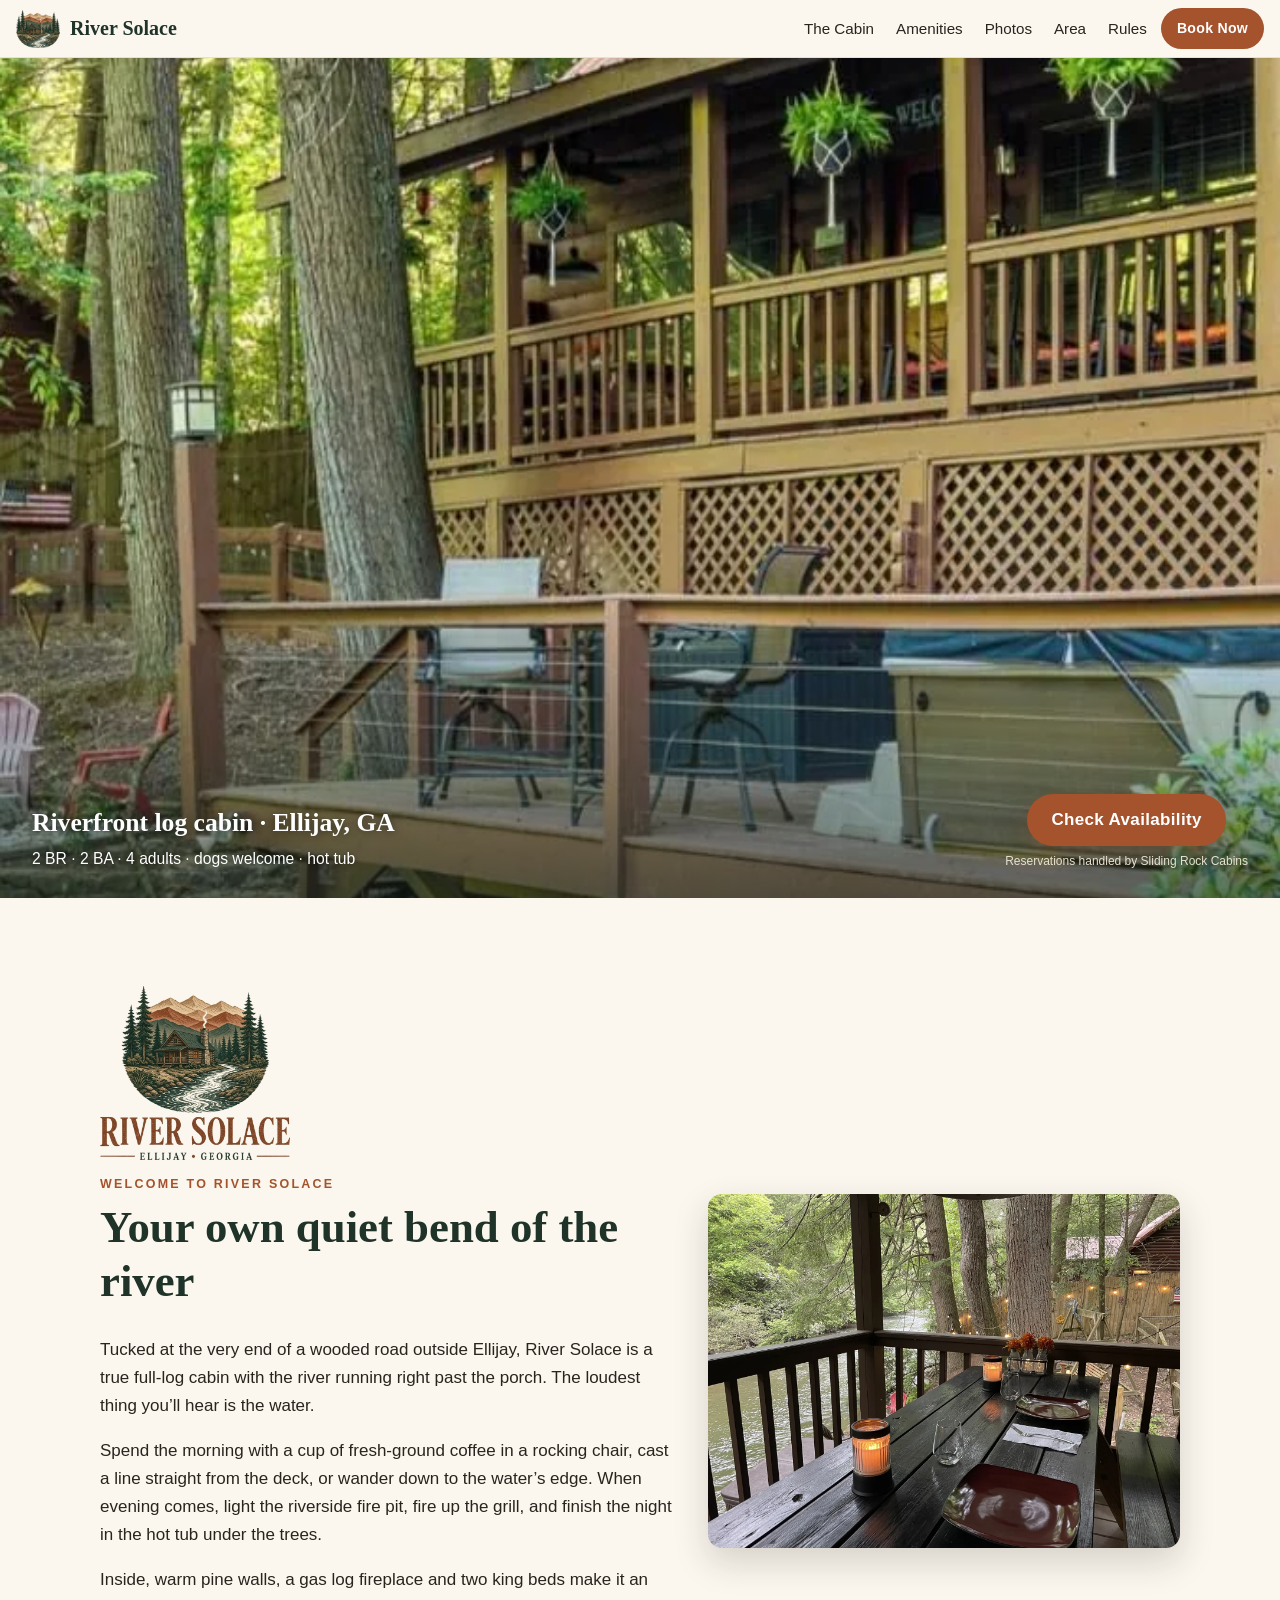
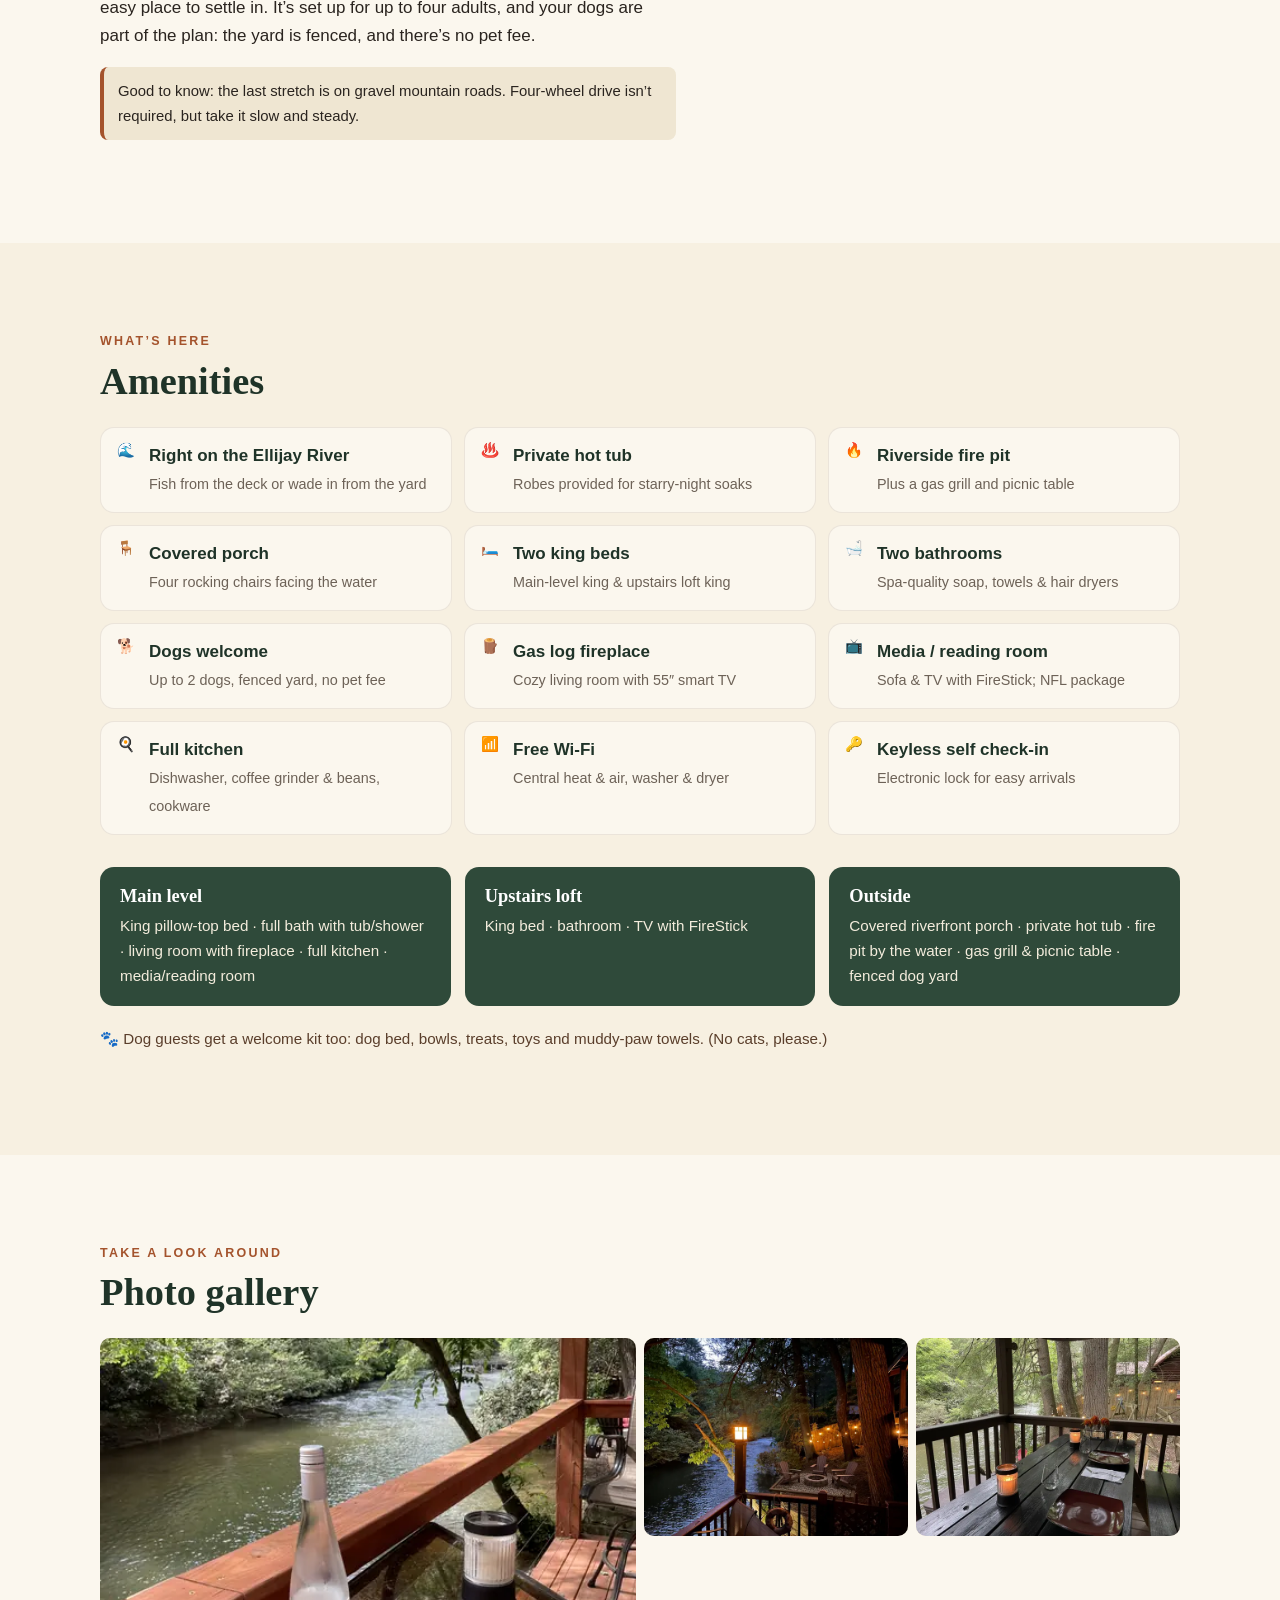
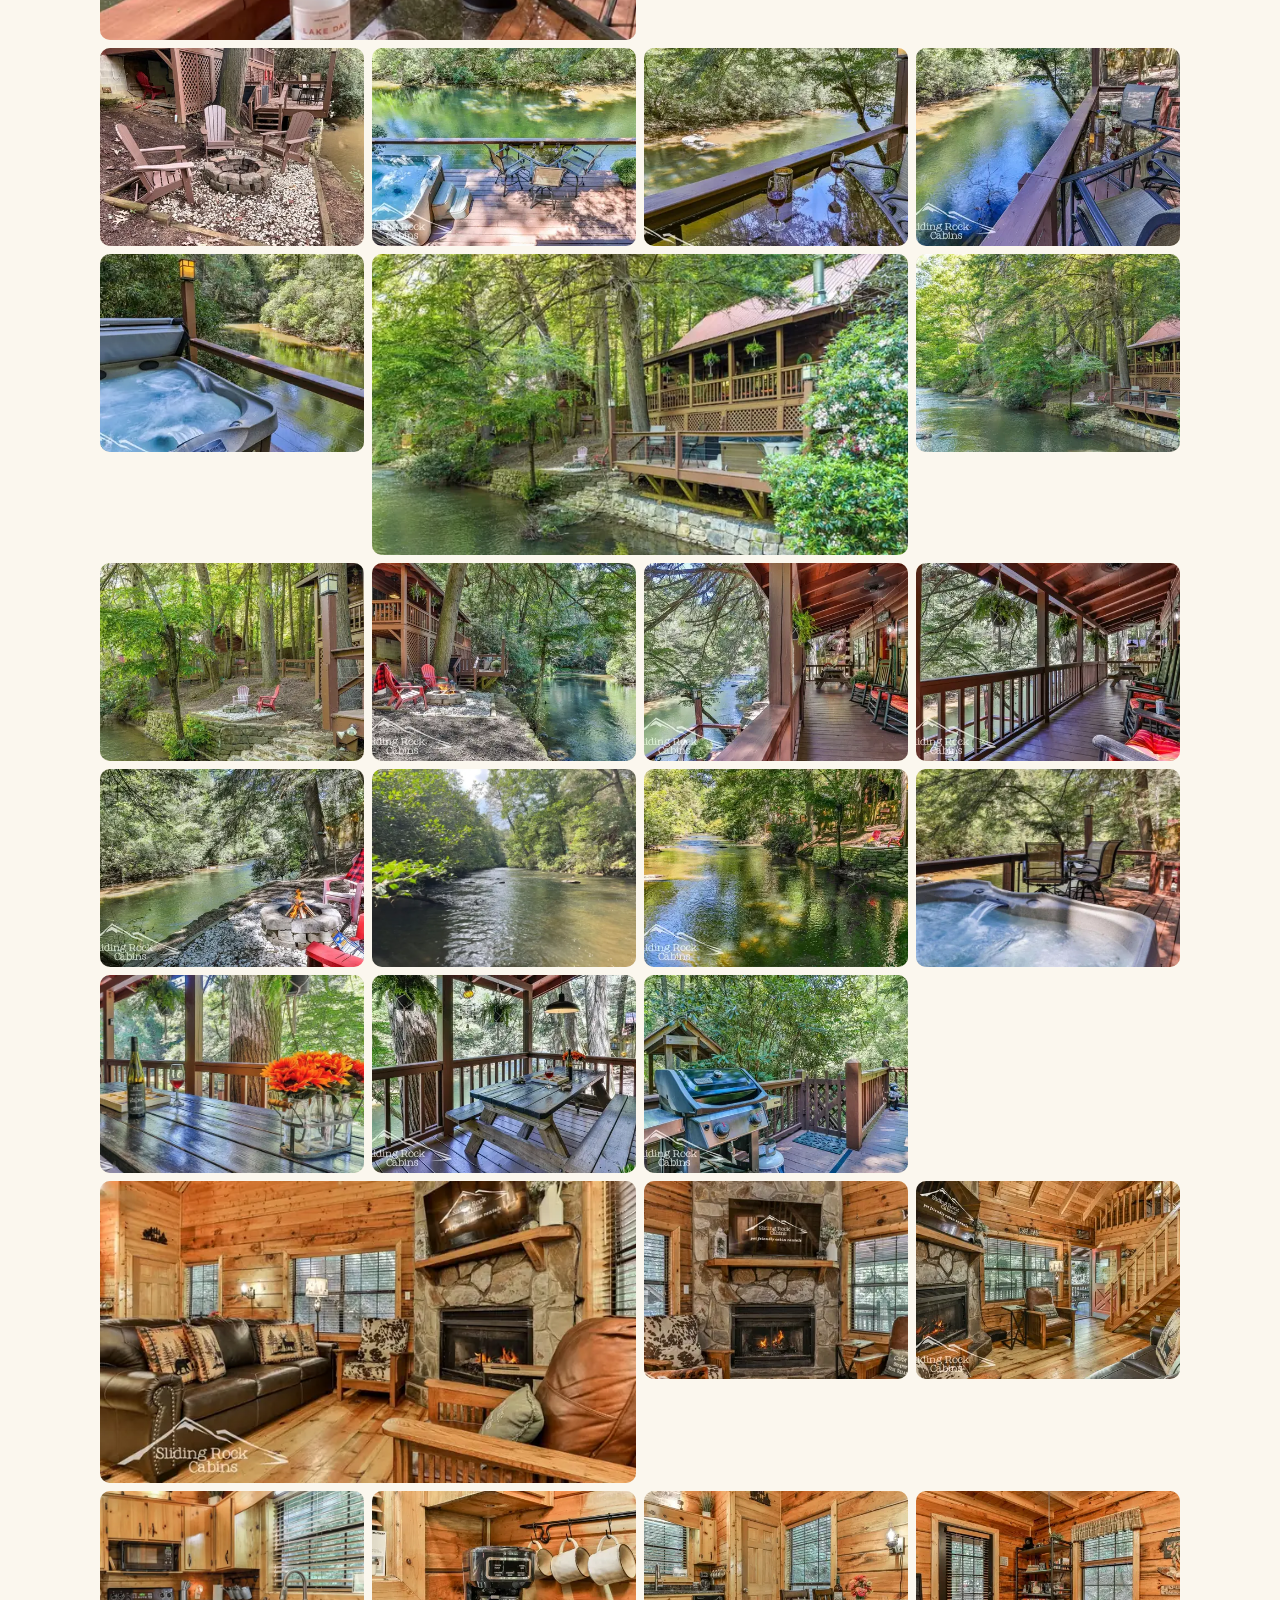
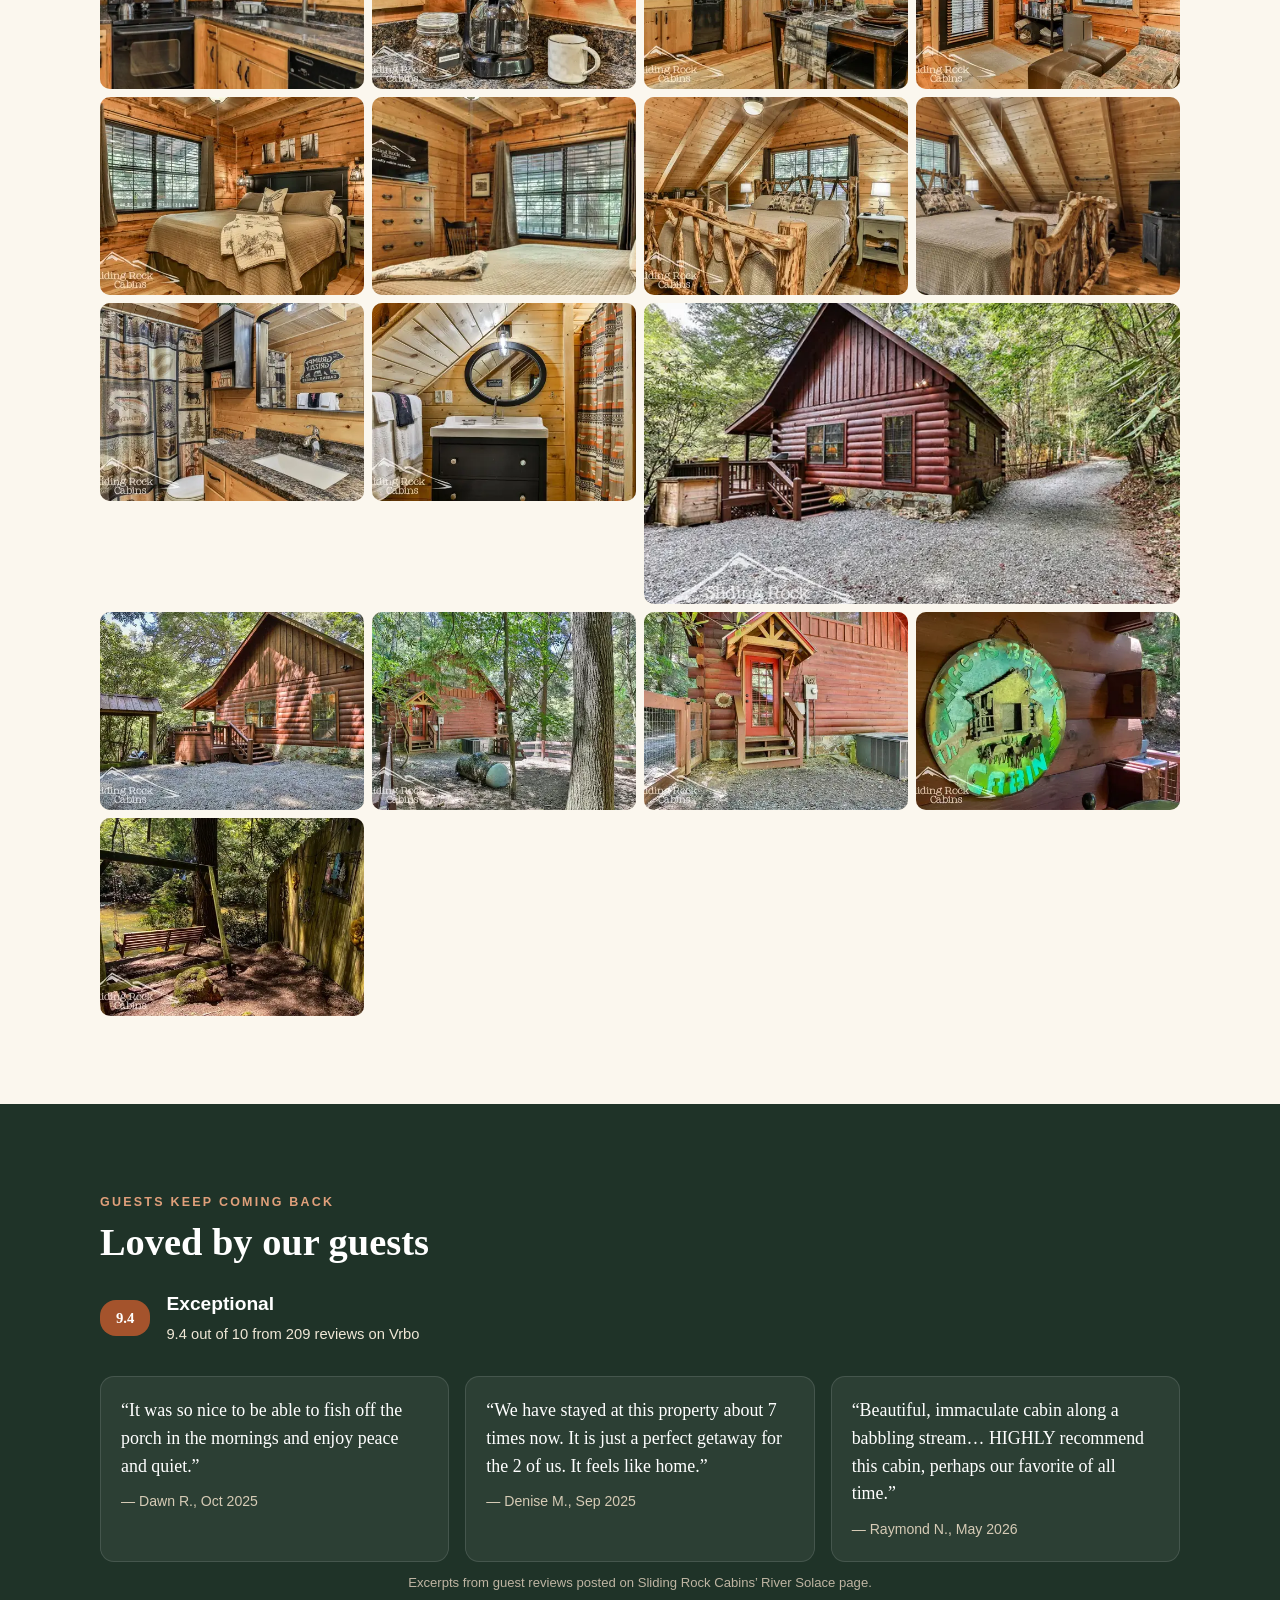
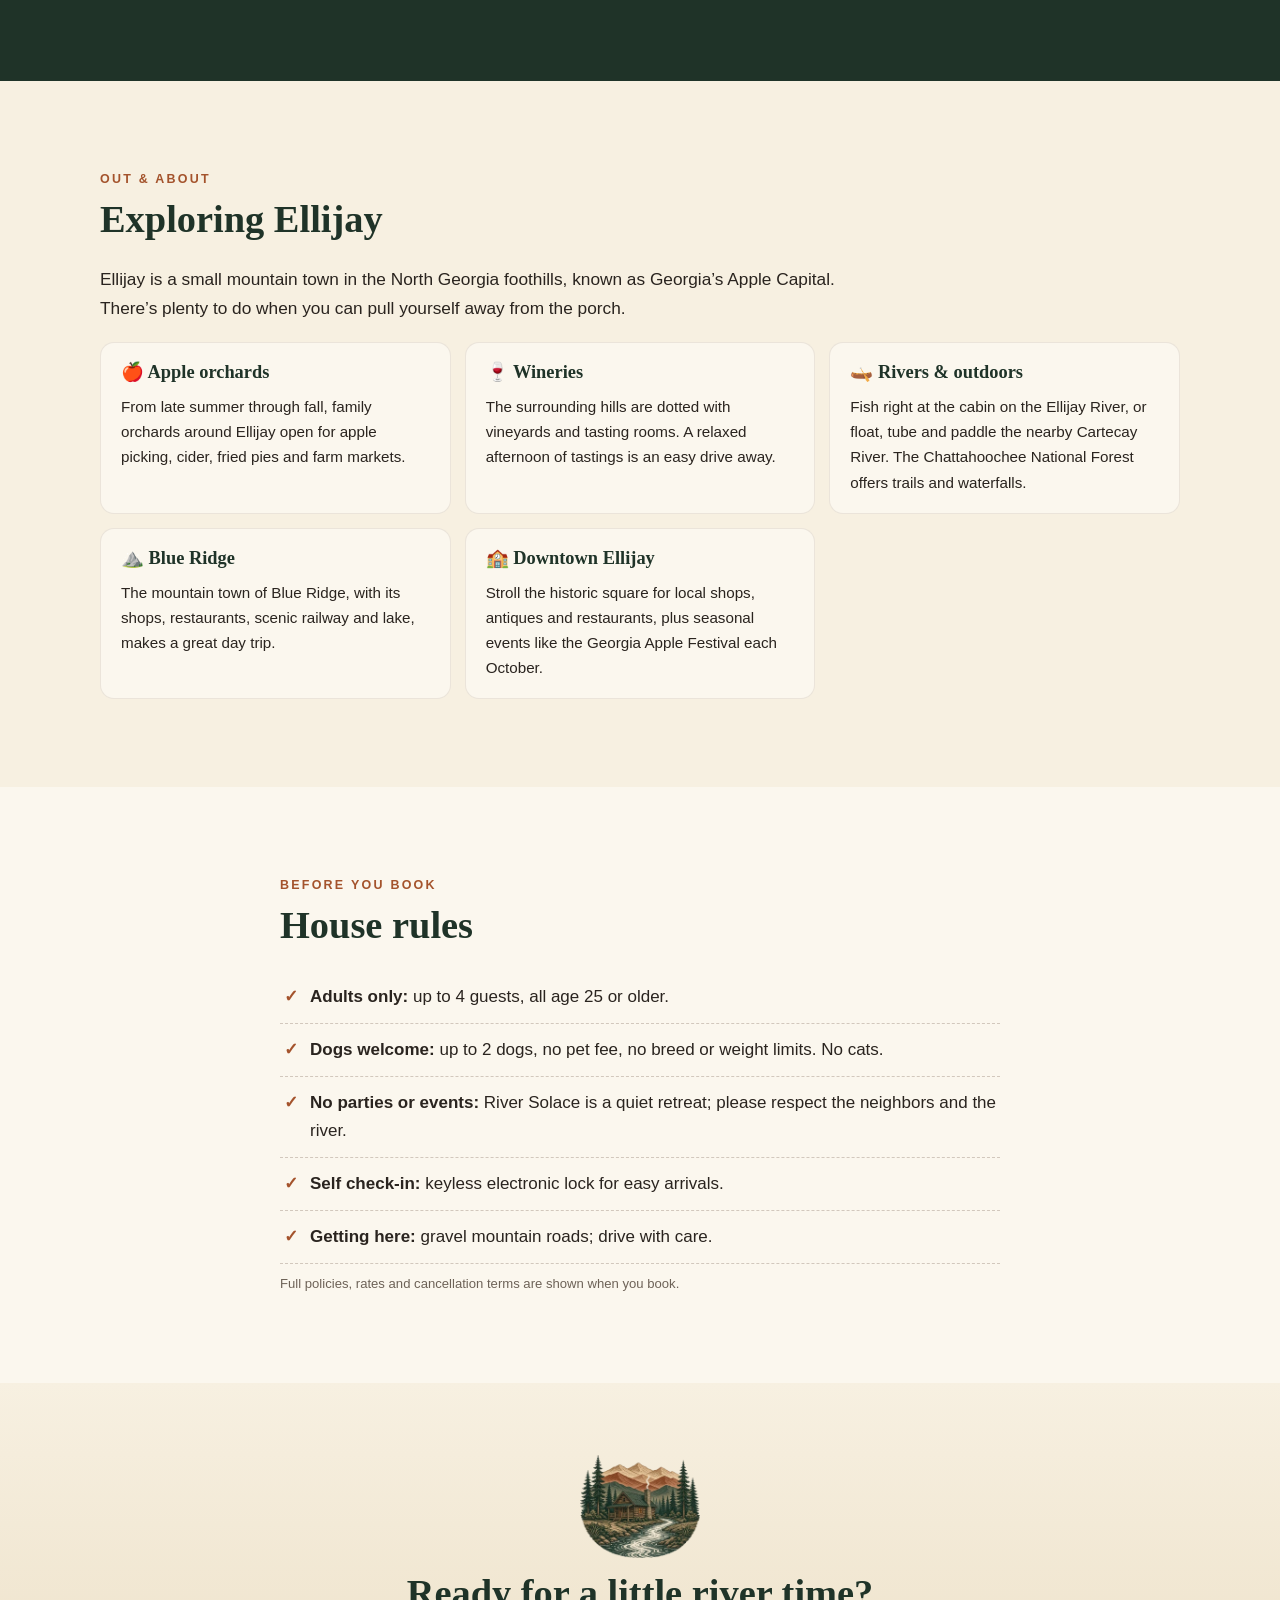
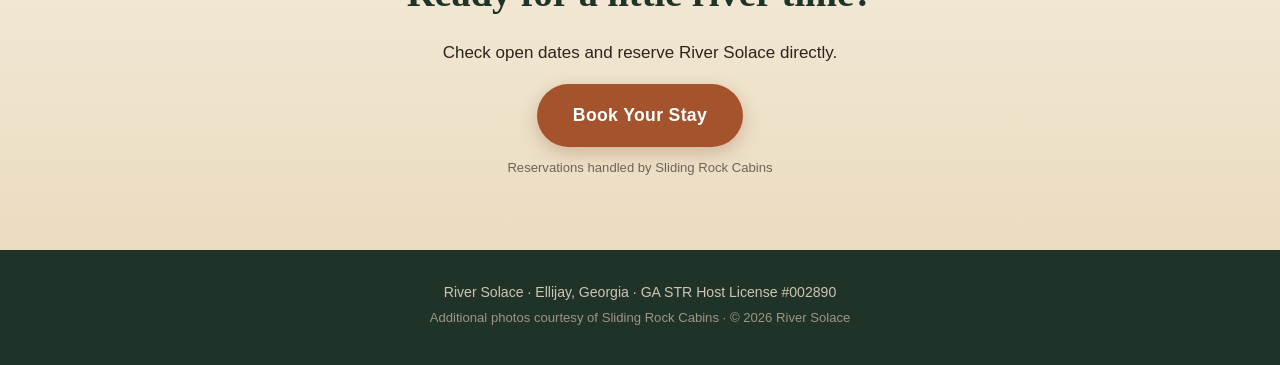
==== index.html @ 77d51218 "v3: Ryan's photos first (r1-r4), fire pit r2" ====
<!doctype html>
<html lang="en">
<head>
<meta charset="utf-8">
<meta name="viewport" content="width=device-width, initial-scale=1, viewport-fit=cover">
<meta name="robots" content="noindex, nofollow">
<title>River Solace | Dog-Friendly Riverfront Log Cabin in Ellijay, GA</title>
<meta name="description" content="River Solace is a private, adults-only 2-bedroom, 2-bath log cabin on the Ellijay River in North Georgia. Hot tub, riverside fire pit, fishing from the deck, and up to 2 dogs welcome with no pet fee.">
<link rel="canonical" href="https://ryanblindt.github.io/riversolace/">
<meta name="theme-color" content="#2f4a3a">
<meta property="og:type" content="website">
<meta property="og:site_name" content="River Solace">
<meta property="og:title" content="River Solace | Riverfront Log Cabin in Ellijay, GA">
<meta property="og:description" content="A private, dog-friendly log cabin for up to 4 adults, right on the Ellijay River. Hot tub, fire pit, and fishing from the deck.">
<meta property="og:url" content="https://ryanblindt.github.io/riversolace/">
<meta property="og:image" content="https://ryanblindt.github.io/riversolace/img/og-image.jpg">
<meta property="og:image:width" content="1200">
<meta property="og:image:height" content="630">
<meta property="og:image:alt" content="River Solace log cabin on the bank of the Ellijay River">
<meta name="twitter:card" content="summary_large_image">
<meta name="twitter:title" content="River Solace | Riverfront Log Cabin in Ellijay, GA">
<meta name="twitter:description" content="Private, dog-friendly riverfront log cabin for up to 4 adults in North Georgia.">
<meta name="twitter:image" content="https://ryanblindt.github.io/riversolace/img/og-image.jpg">
<link rel="icon" href="logo/favicon.ico" sizes="any">
<link rel="icon" type="image/png" sizes="32x32" href="logo/favicon-32.png">
<link rel="apple-touch-icon" href="logo/apple-touch-icon.png">
<link rel="preload" as="image" href="img/hero-mobile.webp" media="(max-width: 767px)">
<link rel="preload" as="image" href="img/hero-desktop.webp" media="(min-width: 768px)">
<link rel="stylesheet" href="styles.css">
<script type="application/ld+json">{"@context": "https://schema.org", "@type": "VacationRental", "name": "River Solace", "description": "Private, adults-only, dog-friendly 2-bedroom, 2-bath log cabin on the Ellijay River with a hot tub and riverside fire pit.", "image": "https://ryanblindt.github.io/riversolace/img/og-image.jpg", "url": "https://ryanblindt.github.io/riversolace/", "address": {"@type": "PostalAddress", "addressLocality": "Ellijay", "addressRegion": "GA", "addressCountry": "US"}, "containsPlace": {"@type": "Accommodation", "numberOfBedrooms": 2, "numberOfBathroomsTotal": 2, "occupancy": {"@type": "QuantitativeValue", "maxValue": 4}}, "petsAllowed": true}</script>
</head>
<body>
<header class="topbar" id="top">
  <a class="brand" href="#top" aria-label="River Solace home">
    <img src="logo/logo-emblem-256.webp" alt="" width="44" height="38">
    <span>River Solace</span>
  </a>
  <nav class="nav" aria-label="Sections">
    <a href="#stay">The Cabin</a><a href="#amenities">Amenities</a><a href="#gallery">Photos</a><a href="#area">Area</a><a href="#rules">Rules</a>
  </nav>
  <a class="btn btn-sm" href="https://bookings-slidingrockcabins.escapia.com/Unit/Details/31096#availTab" target="_blank" rel="noopener">Book Now</a>
</header>

<section class="hero">
  <picture class="hero-bg">
    <source media="(max-width: 767px)" srcset="img/hero-mobile.webp" type="image/webp">
    <source media="(max-width: 767px)" srcset="img/hero-mobile.jpg">
    <source srcset="img/hero-desktop.webp" type="image/webp">
    <img src="img/hero-desktop.jpg" alt="River Solace's deck, covered porch and hot tub right on the bank of the Ellijay River" fetchpriority="high" width="1920" height="1028">
  </picture>
  <div class="hero-bar">
    <div class="hero-text">
      <p class="hero-title">Riverfront log cabin &middot; Ellijay, GA</p>
      <p class="hero-sub">2 BR &middot; 2 BA &middot; 4 adults &middot; dogs welcome &middot; hot tub</p>
    </div>
    <div class="hero-cta">
      <a class="btn btn-hero" href="https://bookings-slidingrockcabins.escapia.com/Unit/Details/31096#availTab" target="_blank" rel="noopener">Check Availability</a>
      <span class="fine hero-fine">Reservations handled by Sliding Rock Cabins</span>
    </div>
  </div>
</section>

<main>
<section class="section intro" id="stay">
  <div class="wrap two-col">
    <div>
      <picture><source srcset="logo/logo-riversolace.webp" type="image/webp"><img class="intro-logo" src="logo/logo-riversolace.png" alt="River Solace &mdash; Ellijay, Georgia" width="640" height="587" loading="lazy"></picture>
      <p class="eyebrow">Welcome to River Solace</p>
      <h1>Your own quiet bend of the river</h1>
      <p>Tucked at the very end of a wooded road outside Ellijay, River Solace is a true full-log cabin with the river running right past the porch. The loudest thing you&rsquo;ll hear is the water.</p>
      <p>Spend the morning with a cup of fresh-ground coffee in a rocking chair, cast a line straight from the deck, or wander down to the water&rsquo;s edge. When evening comes, light the riverside fire pit, fire up the grill, and finish the night in the hot tub under the trees.</p>
      <p>Inside, warm pine walls, a gas log fireplace and two king beds make it an easy place to settle in. It&rsquo;s set up for up to four adults, and your dogs are part of the plan: the yard is fenced, and there&rsquo;s no pet fee.</p>
      <p class="note">Good to know: the last stretch is on gravel mountain roads. Four-wheel drive isn&rsquo;t required, but take it slow and steady.</p>
    </div>
    <figure class="intro-photo">
      <picture><source srcset="img/full/rs-03.webp" type="image/webp"><img src="img/full/rs-03.jpg" alt="Deck seating over the river" loading="lazy" width="1366" height="768"></picture>
    </figure>
  </div>
</section>

<section class="section alt" id="amenities">
  <div class="wrap">
    <p class="eyebrow">What&rsquo;s here</p>
    <h2>Amenities</h2>
    <ul class="amenities">
<li><span class="a-ico" aria-hidden="true">🌊</span><div><strong>Right on the Ellijay River</strong><span>Fish from the deck or wade in from the yard</span></div></li>
<li><span class="a-ico" aria-hidden="true">♨️</span><div><strong>Private hot tub</strong><span>Robes provided for starry-night soaks</span></div></li>
<li><span class="a-ico" aria-hidden="true">🔥</span><div><strong>Riverside fire pit</strong><span>Plus a gas grill and picnic table</span></div></li>
<li><span class="a-ico" aria-hidden="true">🪑</span><div><strong>Covered porch</strong><span>Four rocking chairs facing the water</span></div></li>
<li><span class="a-ico" aria-hidden="true">🛏️</span><div><strong>Two king beds</strong><span>Main-level king &amp; upstairs loft king</span></div></li>
<li><span class="a-ico" aria-hidden="true">🛁</span><div><strong>Two bathrooms</strong><span>Spa-quality soap, towels &amp; hair dryers</span></div></li>
<li><span class="a-ico" aria-hidden="true">🐕</span><div><strong>Dogs welcome</strong><span>Up to 2 dogs, fenced yard, no pet fee</span></div></li>
<li><span class="a-ico" aria-hidden="true">🪵</span><div><strong>Gas log fireplace</strong><span>Cozy living room with 55&Prime; smart TV</span></div></li>
<li><span class="a-ico" aria-hidden="true">📺</span><div><strong>Media / reading room</strong><span>Sofa &amp; TV with FireStick; NFL package</span></div></li>
<li><span class="a-ico" aria-hidden="true">🍳</span><div><strong>Full kitchen</strong><span>Dishwasher, coffee grinder &amp; beans, cookware</span></div></li>
<li><span class="a-ico" aria-hidden="true">📶</span><div><strong>Free Wi-Fi</strong><span>Central heat &amp; air, washer &amp; dryer</span></div></li>
<li><span class="a-ico" aria-hidden="true">🔑</span><div><strong>Keyless self check-in</strong><span>Electronic lock for easy arrivals</span></div></li>
    </ul>
    <div class="layout">
      <div><h3>Main level</h3><p>King pillow-top bed &middot; full bath with tub/shower &middot; living room with fireplace &middot; full kitchen &middot; media/reading room</p></div>
      <div><h3>Upstairs loft</h3><p>King bed &middot; bathroom &middot; TV with FireStick</p></div>
      <div><h3>Outside</h3><p>Covered riverfront porch &middot; private hot tub &middot; fire pit by the water &middot; gas grill &amp; picnic table &middot; fenced dog yard</p></div>
    </div>
    <p class="pawnote">&#128062; Dog guests get a welcome kit too: dog bed, bowls, treats, toys and muddy-paw towels. (No cats, please.)</p>
  </div>
</section>

<section class="section" id="gallery">
  <div class="wrap">
    <p class="eyebrow">Take a look around</p>
    <h2>Photo gallery</h2>
    <div class="gallery">
<a class="g-item g-wide" href="img/full/rs-01.jpg" data-webp="img/full/rs-01.webp" data-cap="Rosé on the deck above the river" data-i="0">
  <picture><source srcset="img/thumb/rs-01.webp" type="image/webp"><img src="img/thumb/rs-01.jpg" alt="Rosé on the deck above the river" width="480" height="640" loading="lazy" decoding="async"></picture></a>
<a class="g-item" href="img/full/rs-02.jpg" data-webp="img/full/rs-02.webp" data-cap="Evening on the deck by the river" data-i="1">
  <picture><source srcset="img/thumb/rs-02.webp" type="image/webp"><img src="img/thumb/rs-02.jpg" alt="Evening on the deck by the river" width="640" height="480" loading="lazy" decoding="async"></picture></a>
<a class="g-item" href="img/full/rs-03.jpg" data-webp="img/full/rs-03.webp" data-cap="Candlelit dinner on the covered porch" data-i="2">
  <picture><source srcset="img/thumb/rs-03.webp" type="image/webp"><img src="img/thumb/rs-03.jpg" alt="Candlelit dinner on the covered porch" width="640" height="480" loading="lazy" decoding="async"></picture></a>
<a class="g-item" href="img/full/rs-04.jpg" data-webp="img/full/rs-04.webp" data-cap="Stone fire pit at the river’s edge" data-i="3">
  <picture><source srcset="img/thumb/rs-04.webp" type="image/webp"><img src="img/thumb/rs-04.jpg" alt="Stone fire pit at the river’s edge" width="480" height="640" loading="lazy" decoding="async"></picture></a>
<a class="g-item" href="img/full/rs-05.jpg" data-webp="img/full/rs-05.webp" data-cap="Hot tub deck over the Ellijay River" data-i="4">
  <picture><source srcset="img/thumb/rs-05.webp" type="image/webp"><img src="img/thumb/rs-05.jpg" alt="Hot tub deck over the Ellijay River" width="640" height="360" loading="lazy" decoding="async"></picture></a>
<a class="g-item" href="img/full/rs-06.jpg" data-webp="img/full/rs-06.webp" data-cap="Deck-side seat right above the river" data-i="5">
  <picture><source srcset="img/thumb/rs-06.webp" type="image/webp"><img src="img/thumb/rs-06.jpg" alt="Deck-side seat right above the river" width="640" height="317" loading="lazy" decoding="async"></picture></a>
<a class="g-item" href="img/full/rs-07.jpg" data-webp="img/full/rs-07.webp" data-cap="Deck seating over the river" data-i="6">
  <picture><source srcset="img/thumb/rs-07.webp" type="image/webp"><img src="img/thumb/rs-07.jpg" alt="Deck seating over the river" width="640" height="360" loading="lazy" decoding="async"></picture></a>
<a class="g-item" href="img/full/rs-08.jpg" data-webp="img/full/rs-08.webp" data-cap="Hot tub with a river view" data-i="7">
  <picture><source srcset="img/thumb/rs-08.webp" type="image/webp"><img src="img/thumb/rs-08.jpg" alt="Hot tub with a river view" width="640" height="316" loading="lazy" decoding="async"></picture></a>
<a class="g-item g-wide" href="img/full/rs-09.jpg" data-webp="img/full/rs-09.webp" data-cap="Deck, porch and hot tub on the riverbank" data-i="8">
  <picture><source srcset="img/thumb/rs-09.webp" type="image/webp"><img src="img/thumb/rs-09.jpg" alt="Deck, porch and hot tub on the riverbank" width="640" height="343" loading="lazy" decoding="async"></picture></a>
<a class="g-item" href="img/full/rs-10.jpg" data-webp="img/full/rs-10.webp" data-cap="Riverfront setting" data-i="9">
  <picture><source srcset="img/thumb/rs-10.webp" type="image/webp"><img src="img/thumb/rs-10.jpg" alt="Riverfront setting" width="640" height="332" loading="lazy" decoding="async"></picture></a>
<a class="g-item" href="img/full/rs-11.jpg" data-webp="img/full/rs-11.webp" data-cap="Stone river wall and riverside yard" data-i="10">
  <picture><source srcset="img/thumb/rs-11.webp" type="image/webp"><img src="img/thumb/rs-11.jpg" alt="Stone river wall and riverside yard" width="640" height="345" loading="lazy" decoding="async"></picture></a>
<a class="g-item" href="img/full/rs-12.jpg" data-webp="img/full/rs-12.webp" data-cap="Fire pit between the cabin and the river" data-i="11">
  <picture><source srcset="img/thumb/rs-12.webp" type="image/webp"><img src="img/thumb/rs-12.jpg" alt="Fire pit between the cabin and the river" width="640" height="360" loading="lazy" decoding="async"></picture></a>
<a class="g-item" href="img/full/rs-13.jpg" data-webp="img/full/rs-13.webp" data-cap="Covered porch along the river" data-i="12">
  <picture><source srcset="img/thumb/rs-13.webp" type="image/webp"><img src="img/thumb/rs-13.jpg" alt="Covered porch along the river" width="640" height="360" loading="lazy" decoding="async"></picture></a>
<a class="g-item" href="img/full/rs-14.jpg" data-webp="img/full/rs-14.webp" data-cap="Rocking chairs on the covered porch" data-i="13">
  <picture><source srcset="img/thumb/rs-14.webp" type="image/webp"><img src="img/thumb/rs-14.jpg" alt="Rocking chairs on the covered porch" width="640" height="360" loading="lazy" decoding="async"></picture></a>
<a class="g-item" href="img/full/rs-15.jpg" data-webp="img/full/rs-15.webp" data-cap="Riverside fire pit" data-i="14">
  <picture><source srcset="img/thumb/rs-15.webp" type="image/webp"><img src="img/thumb/rs-15.jpg" alt="Riverside fire pit" width="640" height="360" loading="lazy" decoding="async"></picture></a>
<a class="g-item" href="img/full/rs-16.jpg" data-webp="img/full/rs-16.webp" data-cap="The Ellijay River" data-i="15">
  <picture><source srcset="img/thumb/rs-16.webp" type="image/webp"><img src="img/thumb/rs-16.jpg" alt="The Ellijay River" width="640" height="480" loading="lazy" decoding="async"></picture></a>
<a class="g-item" href="img/full/rs-17.jpg" data-webp="img/full/rs-17.webp" data-cap="The river beside the cabin" data-i="16">
  <picture><source srcset="img/thumb/rs-17.webp" type="image/webp"><img src="img/thumb/rs-17.jpg" alt="The river beside the cabin" width="640" height="360" loading="lazy" decoding="async"></picture></a>
<a class="g-item" href="img/full/rs-18.jpg" data-webp="img/full/rs-18.webp" data-cap="Private hot tub on the deck" data-i="17">
  <picture><source srcset="img/thumb/rs-18.webp" type="image/webp"><img src="img/thumb/rs-18.jpg" alt="Private hot tub on the deck" width="640" height="543" loading="lazy" decoding="async"></picture></a>
<a class="g-item" href="img/full/rs-19.jpg" data-webp="img/full/rs-19.webp" data-cap="Porch dining" data-i="18">
  <picture><source srcset="img/thumb/rs-19.webp" type="image/webp"><img src="img/thumb/rs-19.jpg" alt="Porch dining" width="640" height="528" loading="lazy" decoding="async"></picture></a>
<a class="g-item" href="img/full/rs-20.jpg" data-webp="img/full/rs-20.webp" data-cap="Covered porch with picnic table" data-i="19">
  <picture><source srcset="img/thumb/rs-20.webp" type="image/webp"><img src="img/thumb/rs-20.jpg" alt="Covered porch with picnic table" width="640" height="360" loading="lazy" decoding="async"></picture></a>
<a class="g-item" href="img/full/rs-21.jpg" data-webp="img/full/rs-21.webp" data-cap="Gas grill on the deck" data-i="20">
  <picture><source srcset="img/thumb/rs-21.webp" type="image/webp"><img src="img/thumb/rs-21.jpg" alt="Gas grill on the deck" width="640" height="360" loading="lazy" decoding="async"></picture></a>
<a class="g-item g-wide" href="img/full/rs-22.jpg" data-webp="img/full/rs-22.webp" data-cap="Living room with gas log fireplace" data-i="21">
  <picture><source srcset="img/thumb/rs-22.webp" type="image/webp"><img src="img/thumb/rs-22.jpg" alt="Living room with gas log fireplace" width="640" height="360" loading="lazy" decoding="async"></picture></a>
<a class="g-item" href="img/full/rs-23.jpg" data-webp="img/full/rs-23.webp" data-cap="Fireplace and big windows" data-i="22">
  <picture><source srcset="img/thumb/rs-23.webp" type="image/webp"><img src="img/thumb/rs-23.jpg" alt="Fireplace and big windows" width="640" height="301" loading="lazy" decoding="async"></picture></a>
<a class="g-item" href="img/full/rs-24.jpg" data-webp="img/full/rs-24.webp" data-cap="Living room and stairs to the loft" data-i="23">
  <picture><source srcset="img/thumb/rs-24.webp" type="image/webp"><img src="img/thumb/rs-24.jpg" alt="Living room and stairs to the loft" width="640" height="360" loading="lazy" decoding="async"></picture></a>
<a class="g-item" href="img/full/rs-25.jpg" data-webp="img/full/rs-25.webp" data-cap="Fully equipped kitchen" data-i="24">
  <picture><source srcset="img/thumb/rs-25.webp" type="image/webp"><img src="img/thumb/rs-25.jpg" alt="Fully equipped kitchen" width="640" height="582" loading="lazy" decoding="async"></picture></a>
<a class="g-item" href="img/full/rs-26.jpg" data-webp="img/full/rs-26.webp" data-cap="Coffee station" data-i="25">
  <picture><source srcset="img/thumb/rs-26.webp" type="image/webp"><img src="img/thumb/rs-26.jpg" alt="Coffee station" width="640" height="360" loading="lazy" decoding="async"></picture></a>
<a class="g-item" href="img/full/rs-27.jpg" data-webp="img/full/rs-27.webp" data-cap="Dining nook" data-i="26">
  <picture><source srcset="img/thumb/rs-27.webp" type="image/webp"><img src="img/thumb/rs-27.jpg" alt="Dining nook" width="640" height="360" loading="lazy" decoding="async"></picture></a>
<a class="g-item" href="img/full/rs-28.jpg" data-webp="img/full/rs-28.webp" data-cap="Media / reading room" data-i="27">
  <picture><source srcset="img/thumb/rs-28.webp" type="image/webp"><img src="img/thumb/rs-28.jpg" alt="Media / reading room" width="640" height="360" loading="lazy" decoding="async"></picture></a>
<a class="g-item" href="img/full/rs-29.jpg" data-webp="img/full/rs-29.webp" data-cap="Main-level king bedroom" data-i="28">
  <picture><source srcset="img/thumb/rs-29.webp" type="image/webp"><img src="img/thumb/rs-29.jpg" alt="Main-level king bedroom" width="640" height="360" loading="lazy" decoding="async"></picture></a>
<a class="g-item" href="img/full/rs-30.jpg" data-webp="img/full/rs-30.webp" data-cap="Bedroom with dresser and TV" data-i="29">
  <picture><source srcset="img/thumb/rs-30.webp" type="image/webp"><img src="img/thumb/rs-30.jpg" alt="Bedroom with dresser and TV" width="640" height="285" loading="lazy" decoding="async"></picture></a>
<a class="g-item" href="img/full/rs-31.jpg" data-webp="img/full/rs-31.webp" data-cap="Upstairs loft king bedroom" data-i="30">
  <picture><source srcset="img/thumb/rs-31.webp" type="image/webp"><img src="img/thumb/rs-31.jpg" alt="Upstairs loft king bedroom" width="640" height="360" loading="lazy" decoding="async"></picture></a>
<a class="g-item" href="img/full/rs-32.jpg" data-webp="img/full/rs-32.webp" data-cap="Loft king bed" data-i="31">
  <picture><source srcset="img/thumb/rs-32.webp" type="image/webp"><img src="img/thumb/rs-32.jpg" alt="Loft king bed" width="640" height="561" loading="lazy" decoding="async"></picture></a>
<a class="g-item" href="img/full/rs-33.jpg" data-webp="img/full/rs-33.webp" data-cap="Main-level bathroom" data-i="32">
  <picture><source srcset="img/thumb/rs-33.webp" type="image/webp"><img src="img/thumb/rs-33.jpg" alt="Main-level bathroom" width="640" height="360" loading="lazy" decoding="async"></picture></a>
<a class="g-item" href="img/full/rs-34.jpg" data-webp="img/full/rs-34.webp" data-cap="Loft bathroom" data-i="33">
  <picture><source srcset="img/thumb/rs-34.webp" type="image/webp"><img src="img/thumb/rs-34.jpg" alt="Loft bathroom" width="640" height="360" loading="lazy" decoding="async"></picture></a>
<a class="g-item g-wide" href="img/full/rs-35.jpg" data-webp="img/full/rs-35.webp" data-cap="Cabin and gravel drive" data-i="34">
  <picture><source srcset="img/thumb/rs-35.webp" type="image/webp"><img src="img/thumb/rs-35.jpg" alt="Cabin and gravel drive" width="640" height="427" loading="lazy" decoding="async"></picture></a>
<a class="g-item" href="img/full/rs-36.jpg" data-webp="img/full/rs-36.webp" data-cap="Cabin exterior" data-i="35">
  <picture><source srcset="img/thumb/rs-36.webp" type="image/webp"><img src="img/thumb/rs-36.jpg" alt="Cabin exterior" width="640" height="360" loading="lazy" decoding="async"></picture></a>
<a class="g-item" href="img/full/rs-37.jpg" data-webp="img/full/rs-37.webp" data-cap="Cabin tucked in the trees" data-i="36">
  <picture><source srcset="img/thumb/rs-37.webp" type="image/webp"><img src="img/thumb/rs-37.jpg" alt="Cabin tucked in the trees" width="640" height="360" loading="lazy" decoding="async"></picture></a>
<a class="g-item" href="img/full/rs-38.jpg" data-webp="img/full/rs-38.webp" data-cap="Front entry" data-i="37">
  <picture><source srcset="img/thumb/rs-38.webp" type="image/webp"><img src="img/thumb/rs-38.jpg" alt="Front entry" width="640" height="360" loading="lazy" decoding="async"></picture></a>
<a class="g-item" href="img/full/rs-39.jpg" data-webp="img/full/rs-39.webp" data-cap="The River Solace sign" data-i="38">
  <picture><source srcset="img/thumb/rs-39.webp" type="image/webp"><img src="img/thumb/rs-39.jpg" alt="The River Solace sign" width="640" height="360" loading="lazy" decoding="async"></picture></a>
<a class="g-item" href="img/full/rs-40.jpg" data-webp="img/full/rs-40.webp" data-cap="Riverside swing" data-i="39">
  <picture><source srcset="img/thumb/rs-40.webp" type="image/webp"><img src="img/thumb/rs-40.jpg" alt="Riverside swing" width="640" height="360" loading="lazy" decoding="async"></picture></a>
    </div>
  </div>
</section>

<section class="section reviews-sec" id="reviews">
  <div class="wrap">
    <p class="eyebrow">Guests keep coming back</p>
    <h2>Loved by our guests</h2>
    <div class="rating">
      <span class="score">9.4</span>
      <div><strong>Exceptional</strong><span>9.4 out of 10 from 209 reviews on Vrbo</span></div>
    </div>
    <div class="review-grid">
<figure class="review"><blockquote>&ldquo;It was so nice to be able to fish off the porch in the mornings and enjoy peace and quiet.&rdquo;</blockquote><figcaption>&mdash; Dawn R., Oct 2025</figcaption></figure>
<figure class="review"><blockquote>&ldquo;We have stayed at this property about 7 times now. It is just a perfect getaway for the 2 of us. It feels like home.&rdquo;</blockquote><figcaption>&mdash; Denise M., Sep 2025</figcaption></figure>
<figure class="review"><blockquote>&ldquo;Beautiful, immaculate cabin along a babbling stream&hellip; HIGHLY recommend this cabin, perhaps our favorite of all time.&rdquo;</blockquote><figcaption>&mdash; Raymond N., May 2026</figcaption></figure>
    </div>
    <p class="fine center">Excerpts from guest reviews posted on Sliding Rock Cabins&rsquo; River Solace page.</p>
  </div>
</section>

<section class="section alt" id="area">
  <div class="wrap">
    <p class="eyebrow">Out &amp; about</p>
    <h2>Exploring Ellijay</h2>
    <p class="lead">Ellijay is a small mountain town in the North Georgia foothills, known as Georgia&rsquo;s Apple Capital. There&rsquo;s plenty to do when you can pull yourself away from the porch.</p>
    <div class="cards">
      <article><h3>&#127822; Apple orchards</h3><p>From late summer through fall, family orchards around Ellijay open for apple picking, cider, fried pies and farm markets.</p></article>
      <article><h3>&#127863; Wineries</h3><p>The surrounding hills are dotted with vineyards and tasting rooms. A relaxed afternoon of tastings is an easy drive away.</p></article>
      <article><h3>&#128758; Rivers &amp; outdoors</h3><p>Fish right at the cabin on the Ellijay River, or float, tube and paddle the nearby Cartecay River. The Chattahoochee National Forest offers trails and waterfalls.</p></article>
      <article><h3>&#9968;&#65039; Blue Ridge</h3><p>The mountain town of Blue Ridge, with its shops, restaurants, scenic railway and lake, makes a great day trip.</p></article>
      <article><h3>&#127979; Downtown Ellijay</h3><p>Stroll the historic square for local shops, antiques and restaurants, plus seasonal events like the Georgia Apple Festival each October.</p></article>
    </div>
  </div>
</section>

<section class="section" id="rules">
  <div class="wrap narrow">
    <p class="eyebrow">Before you book</p>
    <h2>House rules</h2>
    <ul class="rules">
      <li><strong>Adults only:</strong> up to 4 guests, all age 25 or older.</li>
      <li><strong>Dogs welcome:</strong> up to 2 dogs, no pet fee, no breed or weight limits. No cats.</li>
      <li><strong>No parties or events:</strong> River Solace is a quiet retreat; please respect the neighbors and the river.</li>
      <li><strong>Self check-in:</strong> keyless electronic lock for easy arrivals.</li>
      <li><strong>Getting here:</strong> gravel mountain roads; drive with care.</li>
    </ul>
    <p class="fine">Full policies, rates and cancellation terms are shown when you book.</p>
  </div>
</section>

<section class="cta" id="book">
  <div class="wrap narrow center">
    <img src="logo/logo-emblem-256.webp" alt="" width="120" height="104" loading="lazy">
    <h2>Ready for a little river time?</h2>
    <p>Check open dates and reserve River Solace directly.</p>
    <a class="btn btn-lg" href="https://bookings-slidingrockcabins.escapia.com/Unit/Details/31096#availTab" target="_blank" rel="noopener">Book Your Stay</a>
    <p class="fine">Reservations handled by Sliding Rock Cabins</p>
  </div>
</section>
</main>

<footer class="footer">
  <p>River Solace &middot; Ellijay, Georgia &middot; GA STR Host License #002890</p>
  <p class="fine">Additional photos courtesy of Sliding Rock Cabins &middot; &copy; 2026 River Solace</p>
</footer>

<div class="mobile-book"><a class="btn btn-block" href="https://bookings-slidingrockcabins.escapia.com/Unit/Details/31096#availTab" target="_blank" rel="noopener">Check Availability</a></div>

<div class="lb" id="lb" role="dialog" aria-modal="true" aria-label="Photo viewer" hidden>
  <button class="lb-close" aria-label="Close">&times;</button>
  <button class="lb-prev" aria-label="Previous photo">&#8249;</button>
  <figure><picture><source id="lb-webp" type="image/webp"><img id="lb-img" alt=""></picture><figcaption id="lb-cap"></figcaption></figure>
  <button class="lb-next" aria-label="Next photo">&#8250;</button>
</div>
<script src="main.js" defer></script>
</body>
</html>
---- styles.css ----
:root{--pine:#2f4a3a;--pine-d:#1f3328;--rust:#a4532c;--rust-d:#87411f;--cream:#f7f0e1;--paper:#fbf7ee;--bark:#5a3e2b;--ink:#2a241f;--muted:#6d6257;--r:14px;
--serif:"Iowan Old Style","Palatino Linotype",Palatino,"Book Antiqua",Georgia,serif;--sans:-apple-system,BlinkMacSystemFont,"Segoe UI",Roboto,Helvetica,Arial,sans-serif}
*{box-sizing:border-box}html{scroll-behavior:smooth;scroll-padding-top:70px}
body{margin:0;font:17px/1.65 var(--sans);color:var(--ink);background:var(--paper);-webkit-font-smoothing:antialiased;padding-bottom:76px}
img{max-width:100%;height:auto;display:block}
h1,h2,h3{font-family:var(--serif);color:var(--pine-d);line-height:1.2;margin:0 0 .6em}
h1{font-size:clamp(1.9rem,6vw,2.8rem)}h2{font-size:clamp(1.7rem,5vw,2.4rem)}h3{font-size:1.15rem}
p{margin:0 0 1em}a{color:var(--rust)}
.wrap{max-width:1120px;margin:0 auto;padding:0 20px}.narrow{max-width:760px}.center{text-align:center}
.eyebrow{font-size:.78rem;letter-spacing:.18em;text-transform:uppercase;color:var(--rust);font-weight:700;margin-bottom:.5em}
.fine{font-size:.82rem;color:var(--muted);margin:.7em 0 0}
.btn{display:inline-block;background:var(--rust);color:#fff;text-decoration:none;font-weight:700;letter-spacing:.02em;padding:14px 26px;border-radius:999px;box-shadow:0 6px 18px rgba(135,65,31,.28);transition:background .2s,transform .2s}
.btn:hover,.btn:focus-visible{background:var(--rust-d);transform:translateY(-1px)}
.btn-sm{padding:9px 16px;font-size:.88rem;box-shadow:none}.btn-lg{padding:17px 36px;font-size:1.1rem}.btn-block{display:block;text-align:center;width:100%}
/* top bar */
.topbar{position:sticky;top:0;z-index:50;display:flex;align-items:center;gap:14px;padding:8px 16px;padding-top:max(8px,env(safe-area-inset-top));background:rgba(251,247,238,.94);backdrop-filter:blur(8px);-webkit-backdrop-filter:blur(8px);border-bottom:1px solid rgba(90,62,43,.12)}
.brand{display:flex;align-items:center;gap:10px;text-decoration:none;color:var(--pine-d);font-family:var(--serif);font-size:1.25rem;font-weight:700;margin-right:auto}
.brand img{width:44px;height:auto}
.nav{display:none;gap:22px}.nav a{color:var(--ink);text-decoration:none;font-size:.95rem}.nav a:hover{color:var(--rust)}
/* hero */
.hero{position:relative;background:var(--pine-d)}
.hero-bg{position:relative;display:block;height:min(calc(100svh - 132px - 64px),130vw);min-height:360px;overflow:hidden}
.hero-bg img{position:absolute;inset:0;width:100%;height:100%;object-fit:cover;object-position:50% 100%}
.hero-bar{position:relative;z-index:2;padding:10px 16px 12px;color:#fff;display:flex;align-items:flex-end;justify-content:space-between;gap:16px;background:var(--pine-d)}
.hero-title{font-family:var(--serif);font-size:1.1rem;font-weight:700;margin:0}
.hero-sub{font-size:.8rem;margin:2px 0 0;color:#e2dac8}
.hero-cta{display:none;text-align:center}.hero-fine{display:block;color:#e8e0cf;margin-top:6px;font-size:.75rem}
.btn-hero{padding:12px 24px}
/* sections */
.section{padding:64px 0}.alt{background:var(--cream)}
.two-col{display:grid;gap:32px}.intro-photo{margin:0}.intro-logo{width:150px;margin:0 0 14px}.intro-photo img{border-radius:var(--r);box-shadow:0 14px 34px rgba(42,36,31,.18)}
.note{background:#efe6d2;border-left:4px solid var(--rust);padding:12px 14px;border-radius:8px;font-size:.93rem}
.amenities{list-style:none;padding:0;margin:0 0 32px;display:grid;grid-template-columns:1fr;gap:12px}
.amenities li{display:flex;gap:14px;align-items:flex-start;background:var(--paper);padding:14px 16px;border-radius:var(--r);border:1px solid rgba(90,62,43,.1)}
.a-ico{font-size:1.5rem;line-height:1.2}.amenities strong{display:block;color:var(--pine-d)}.amenities span{font-size:.9rem;color:var(--muted)}
.layout{display:grid;gap:14px;margin-bottom:20px}.layout>div{background:var(--pine);color:#f3ecdc;border-radius:var(--r);padding:18px 20px}
.layout h3{color:#fff;margin-bottom:.3em}.layout p{margin:0;font-size:.95rem}
.pawnote{font-size:.95rem;color:var(--bark)}
.gallery{display:grid;grid-template-columns:repeat(2,1fr);gap:8px}
.g-item{display:block;overflow:hidden;border-radius:10px;aspect-ratio:4/3;background:#e6dcc6}
.g-item img{width:100%;height:100%;object-fit:cover;transition:transform .4s}.g-item:hover img{transform:scale(1.04)}
.g-wide{grid-column:span 2;aspect-ratio:16/9}
.reviews-sec{background:var(--pine-d);color:#efe7d6}.reviews-sec h2{color:#fff}.reviews-sec .eyebrow{color:#e0a07b}.reviews-sec .fine{color:#bfb5a3}
.rating{display:flex;align-items:center;gap:16px;margin:0 0 28px}
.score{font-family:var(--serif);font-size:2.6rem;font-weight:700;background:var(--rust);color:#fff;border-radius:16px;padding:6px 16px}
.rating strong{display:block;font-size:1.2rem;color:#fff}.rating span{font-size:.92rem}
.review-grid{display:grid;gap:16px}
.review{margin:0;background:rgba(255,255,255,.06);border:1px solid rgba(255,255,255,.12);border-radius:var(--r);padding:20px}
.review blockquote{margin:0 0 10px;font-family:var(--serif);font-size:1.12rem;line-height:1.55;color:#fff}
.review figcaption{font-size:.88rem;color:#d6cbb6}
.lead{font-size:1.08rem;max-width:760px}
.cards{display:grid;gap:14px;margin-top:20px}
.cards article{background:var(--paper);border-radius:var(--r);padding:18px 20px;border:1px solid rgba(90,62,43,.1)}.cards p{margin:0;font-size:.95rem}
.rules{list-style:none;padding:0;margin:0}.rules li{padding:12px 0 12px 30px;border-bottom:1px dashed rgba(90,62,43,.25);position:relative}
.rules li::before{content:"✓";position:absolute;left:4px;color:var(--rust);font-weight:700}
.cta{padding:72px 0;background:linear-gradient(180deg,var(--cream),#eadcc0)}.cta img{margin:0 auto 12px}
.footer{text-align:center;padding:28px 20px 34px;background:var(--pine-d);color:#cfc5b1;font-size:.88rem}.footer p{margin:.2em 0}.footer .fine{color:#9f9684}
.mobile-book{position:fixed;left:0;right:0;bottom:0;z-index:60;padding:10px 16px;padding-bottom:max(10px,env(safe-area-inset-bottom));background:rgba(251,247,238,.96);border-top:1px solid rgba(90,62,43,.15);backdrop-filter:blur(8px);-webkit-backdrop-filter:blur(8px)}
/* lightbox */
.lb{position:fixed;inset:0;z-index:100;background:rgba(14,18,15,.95);display:flex;align-items:center;justify-content:center}
.lb[hidden]{display:none}.lb figure{margin:0;max-width:94vw;text-align:center}
.lb img{max-width:94vw;max-height:80vh;width:auto;margin:0 auto;border-radius:6px}
.lb figcaption{color:#e8dfcd;margin-top:10px;font-size:.95rem}
.lb button{position:absolute;background:rgba(255,255,255,.12);color:#fff;border:0;font-size:2rem;width:48px;height:48px;border-radius:50%;cursor:pointer;line-height:1}
.lb-close{top:max(14px,env(safe-area-inset-top));right:14px}.lb-prev{left:10px;top:50%;transform:translateY(-50%)}.lb-next{right:10px;top:50%;transform:translateY(-50%)}
@media (min-width:640px){.amenities{grid-template-columns:repeat(2,1fr)}.cards{grid-template-columns:repeat(2,1fr)}.gallery{grid-template-columns:repeat(3,1fr)}.g-wide{grid-column:span 2}}
@media (min-width:768px){body{padding-bottom:0}.mobile-book{display:none}.hero{height:calc(100vh - 60px);max-height:900px;min-height:520px;overflow:hidden}.hero-bg{position:absolute;inset:0;height:auto}.hero-bg img{object-position:50% 55%}.hero::after{content:"";position:absolute;left:0;right:0;bottom:0;height:34%;background:linear-gradient(180deg,rgba(20,30,24,0),rgba(20,30,24,.62))}.hero-bar{position:absolute;left:0;right:0;bottom:0;padding:22px 32px 26px;background:none}.hero-title{font-size:1.6rem;text-shadow:0 1px 8px rgba(0,0,0,.5)}.hero-sub{font-size:.98rem;color:#fff;text-shadow:0 1px 6px rgba(0,0,0,.6)}.hero-cta{display:block}.intro-logo{width:190px}}
@media (min-width:960px){.nav{display:flex}.two-col{grid-template-columns:1.1fr .9fr;align-items:center}.amenities{grid-template-columns:repeat(3,1fr)}.layout{grid-template-columns:repeat(3,1fr)}.review-grid{grid-template-columns:repeat(3,1fr)}.cards{grid-template-columns:repeat(3,1fr)}.gallery{grid-template-columns:repeat(4,1fr)}.section{padding:88px 0}}
@media (prefers-reduced-motion:reduce){html{scroll-behavior:auto}*{transition:none!important}}
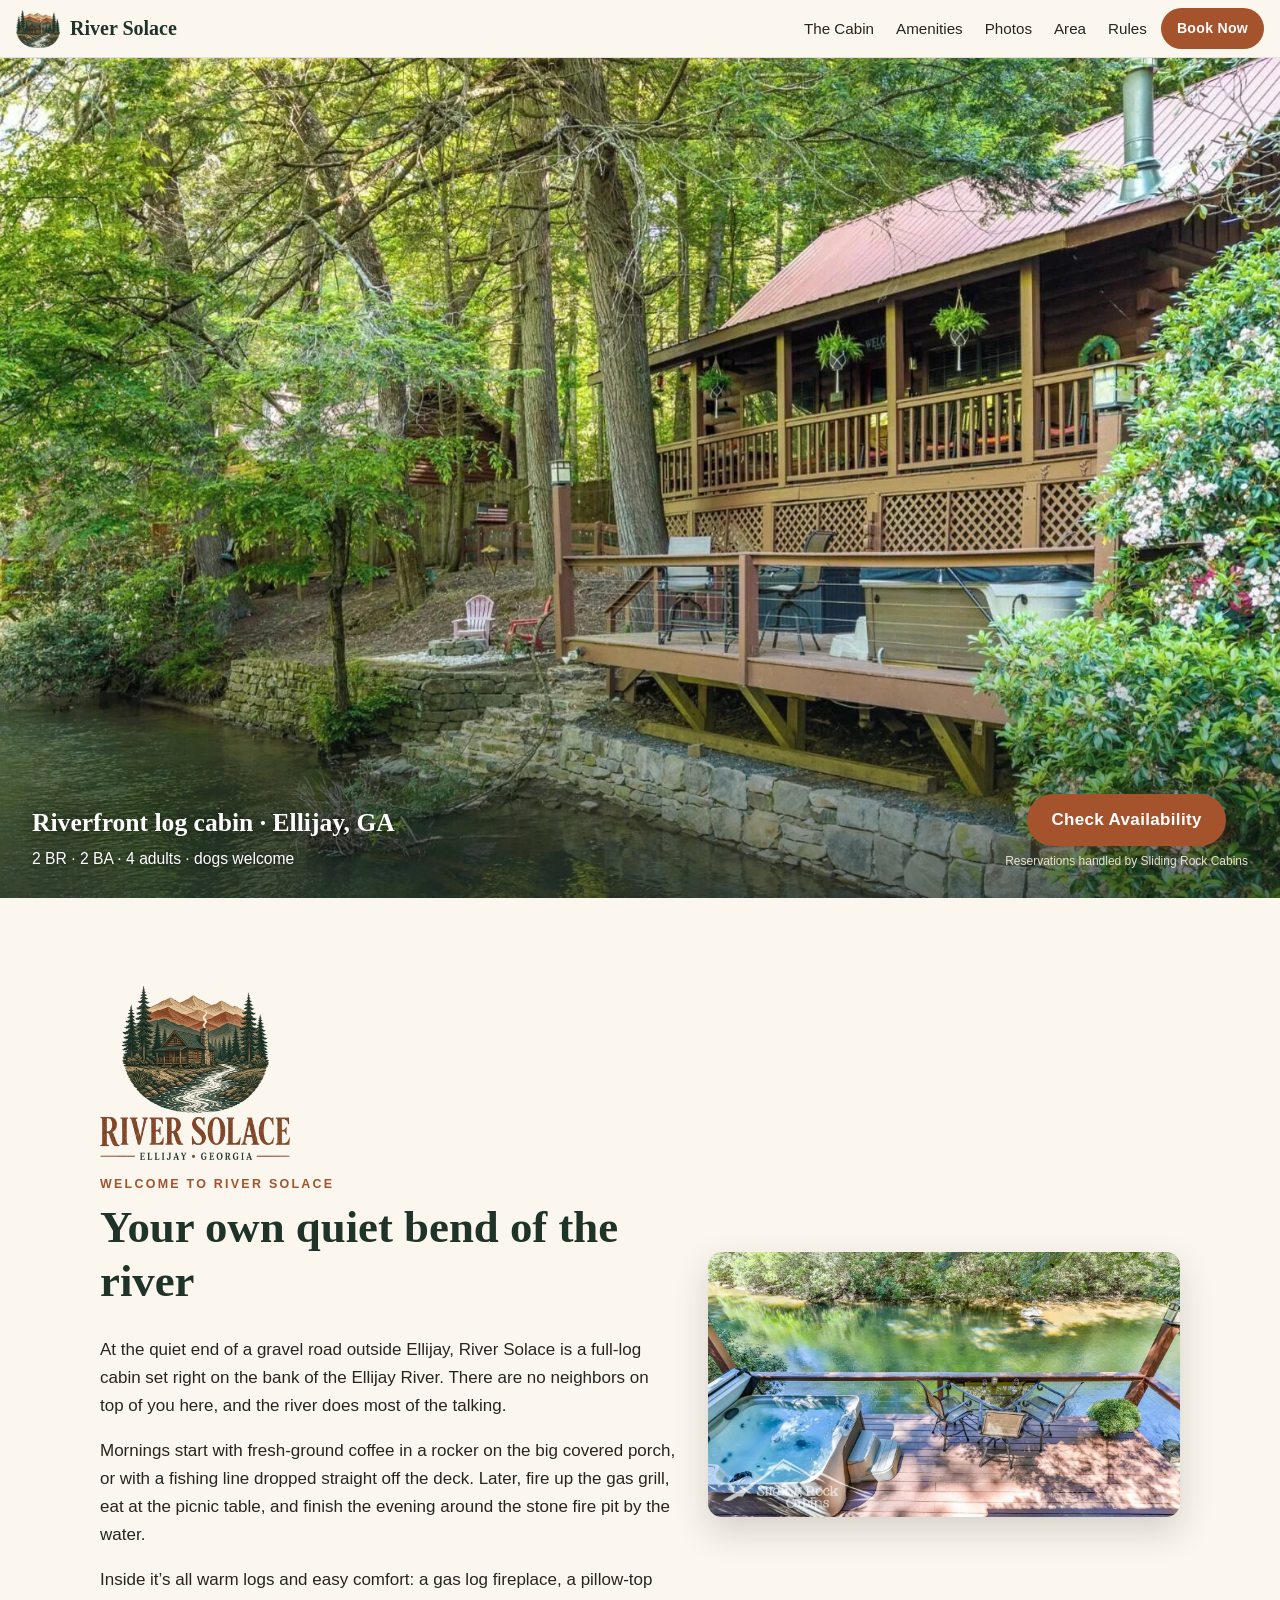
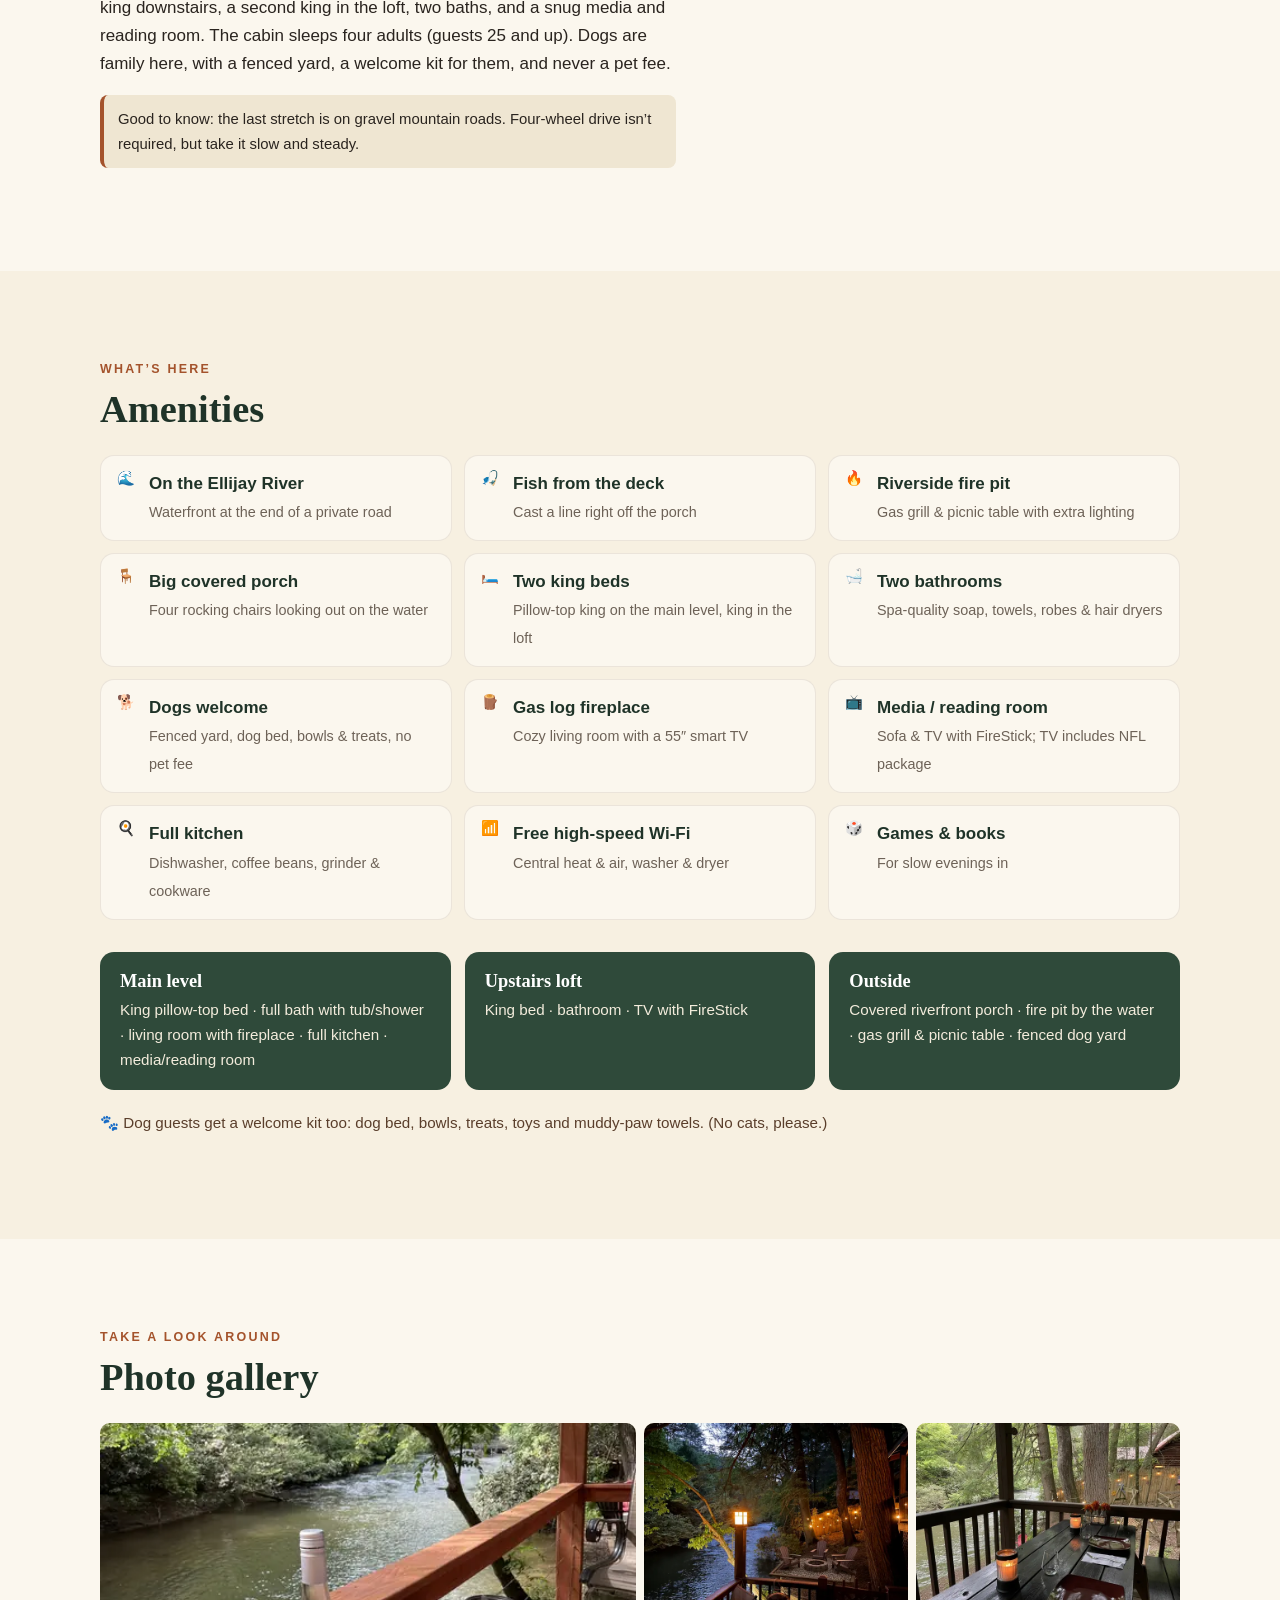
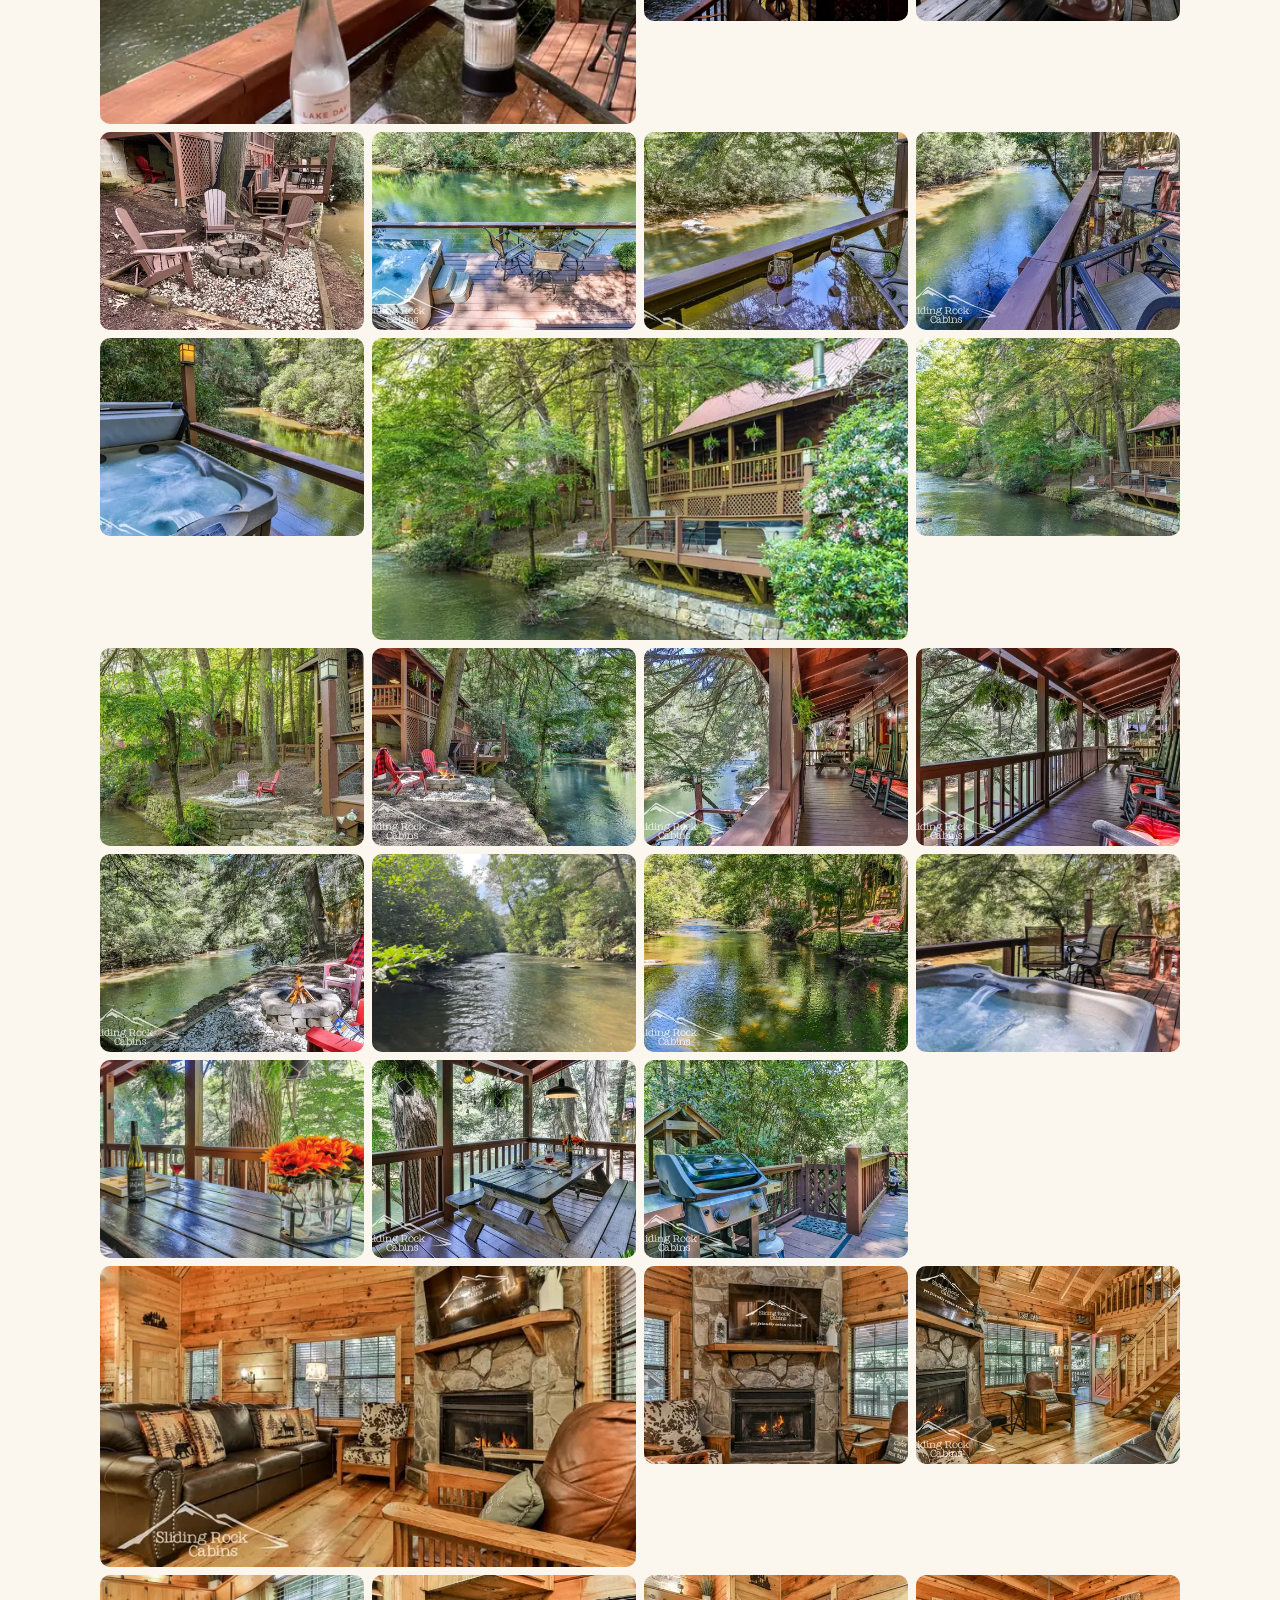
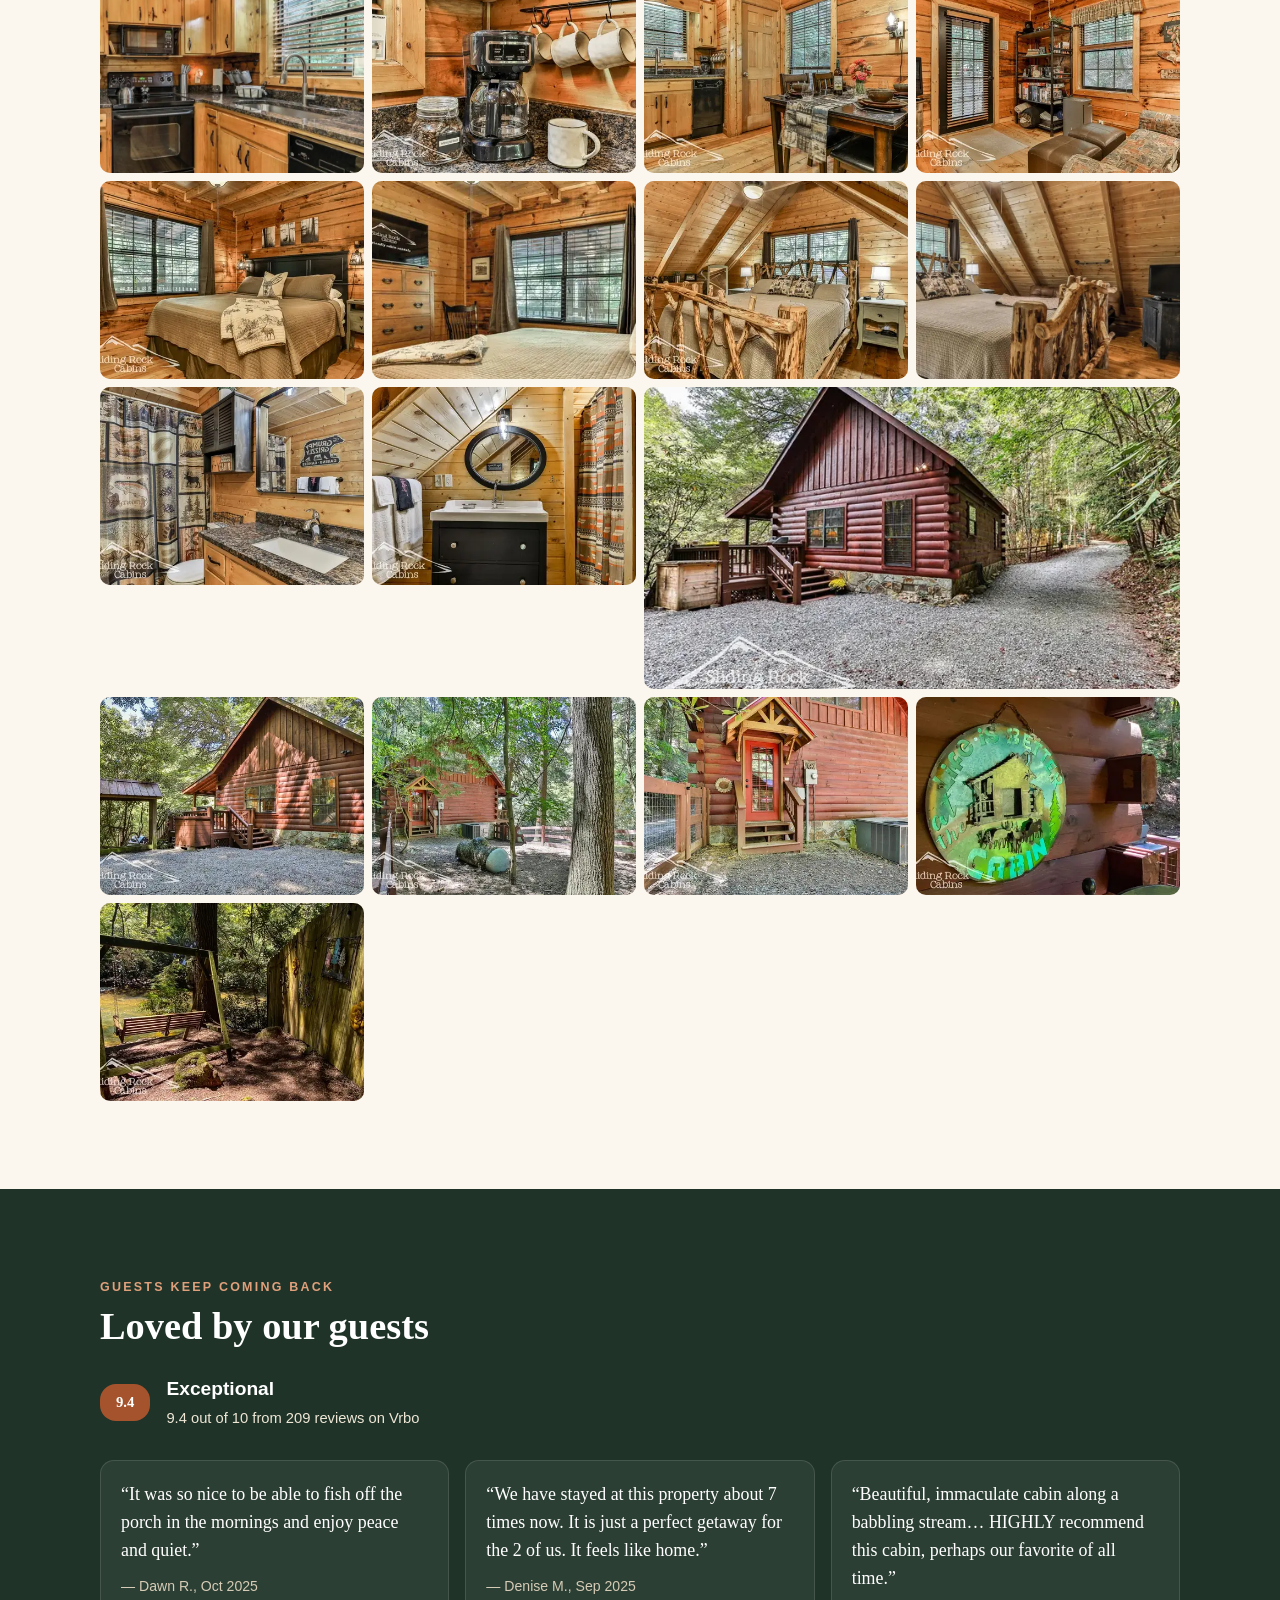
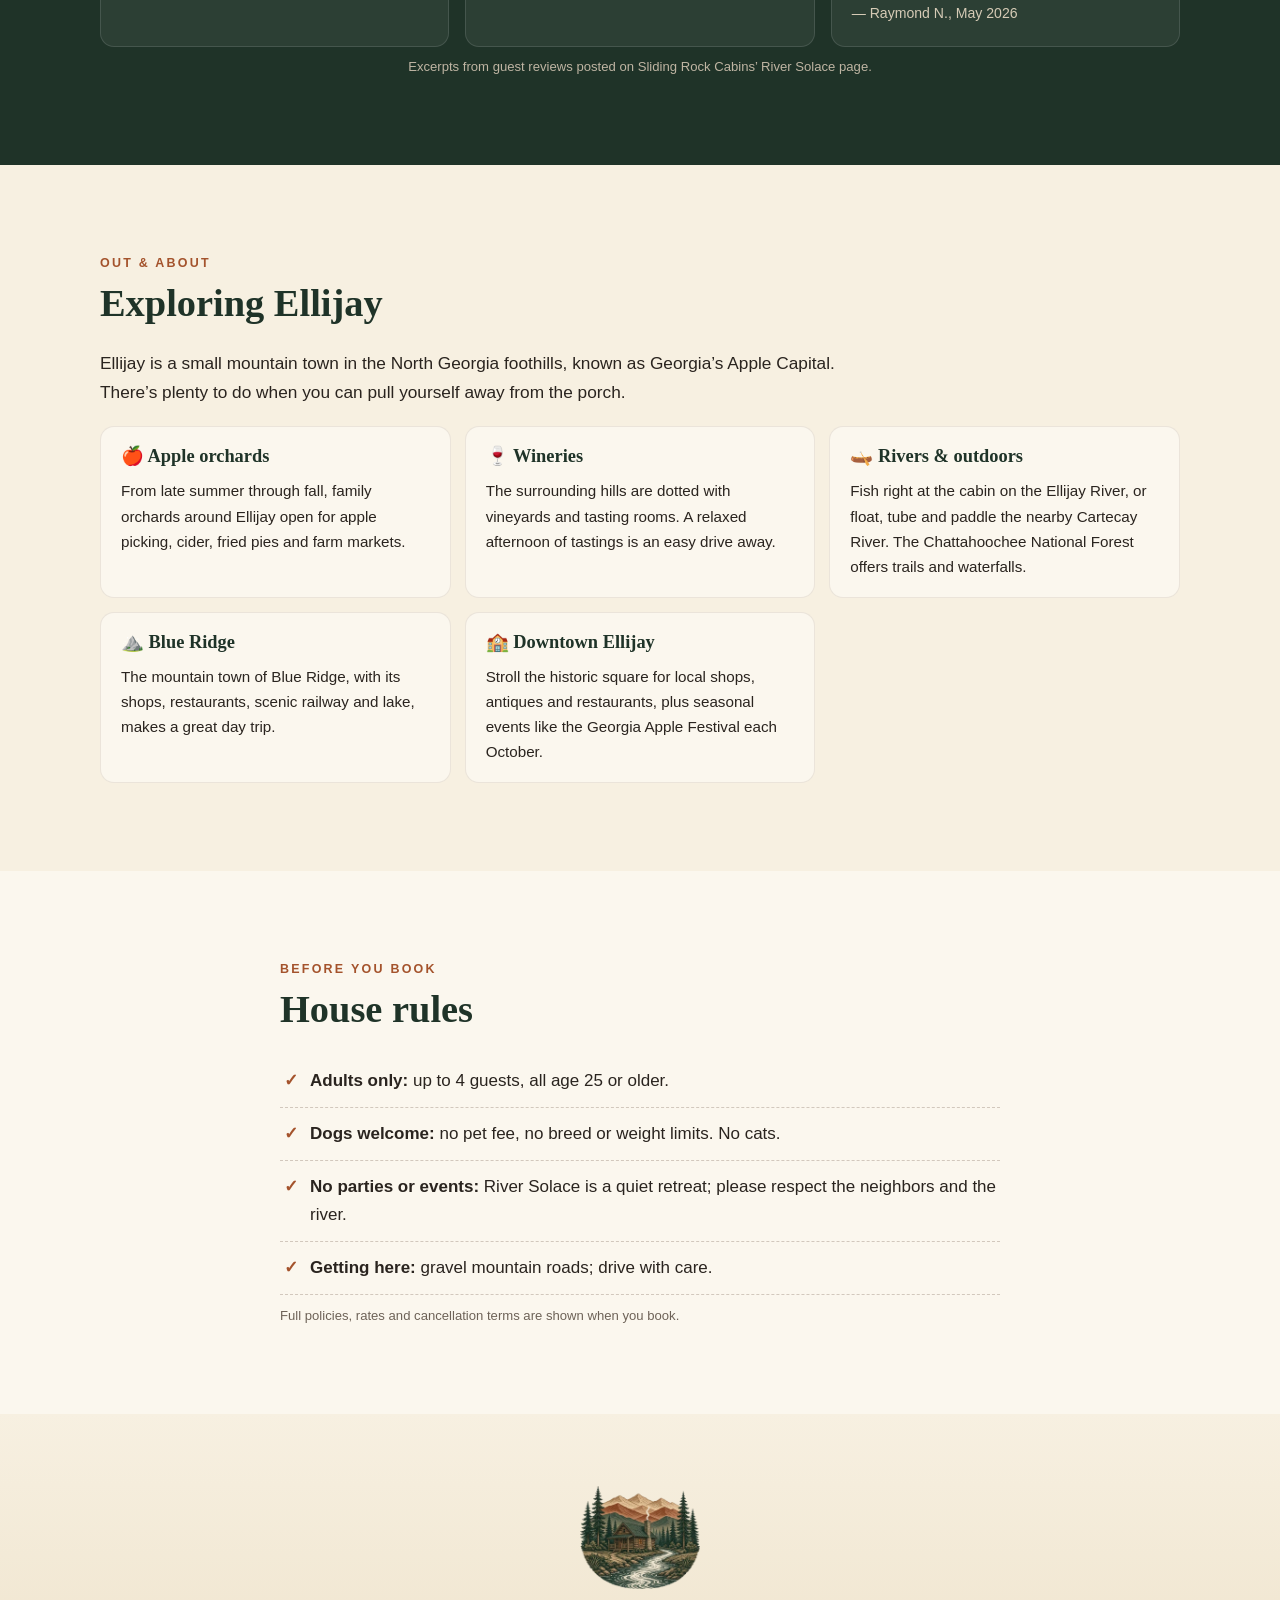
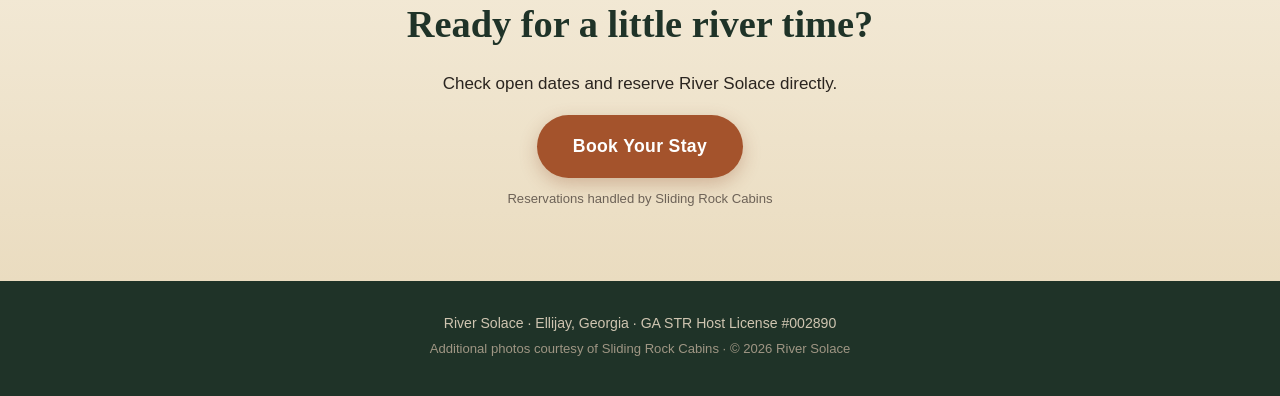
==== commit 3cf5a4f7: "Rewrite cabin copy from listings" ====
--- a/index.html
+++ b/index.html
@@ -5,13 +5,13 @@
 <meta name="viewport" content="width=device-width, initial-scale=1, viewport-fit=cover">
 <meta name="robots" content="noindex, nofollow">
 <title>River Solace | Dog-Friendly Riverfront Log Cabin in Ellijay, GA</title>
-<meta name="description" content="River Solace is a private, adults-only 2-bedroom, 2-bath log cabin on the Ellijay River in North Georgia. Hot tub, riverside fire pit, fishing from the deck, and up to 2 dogs welcome with no pet fee.">
+<meta name="description" content="River Solace is a private, adults-only 2-bedroom, 2-bath log cabin on the Ellijay River in North Georgia. Riverside fire pit, fishing from the deck, and dogs welcome with no pet fee.">
 <link rel="canonical" href="https://ryanblindt.github.io/riversolace/">
 <meta name="theme-color" content="#2f4a3a">
 <meta property="og:type" content="website">
 <meta property="og:site_name" content="River Solace">
 <meta property="og:title" content="River Solace | Riverfront Log Cabin in Ellijay, GA">
-<meta property="og:description" content="A private, dog-friendly log cabin for up to 4 adults, right on the Ellijay River. Hot tub, fire pit, and fishing from the deck.">
+<meta property="og:description" content="A private, dog-friendly log cabin for up to 4 adults, right on the Ellijay River. Riverside fire pit and fishing from the deck.">
 <meta property="og:url" content="https://ryanblindt.github.io/riversolace/">
 <meta property="og:image" content="https://ryanblindt.github.io/riversolace/img/og-image.jpg">
 <meta property="og:image:width" content="1200">
@@ -27,7 +27,7 @@
 <link rel="preload" as="image" href="img/hero-mobile.webp" media="(max-width: 767px)">
 <link rel="preload" as="image" href="img/hero-desktop.webp" media="(min-width: 768px)">
 <link rel="stylesheet" href="styles.css">
-<script type="application/ld+json">{"@context": "https://schema.org", "@type": "VacationRental", "name": "River Solace", "description": "Private, adults-only, dog-friendly 2-bedroom, 2-bath log cabin on the Ellijay River with a hot tub and riverside fire pit.", "image": "https://ryanblindt.github.io/riversolace/img/og-image.jpg", "url": "https://ryanblindt.github.io/riversolace/", "address": {"@type": "PostalAddress", "addressLocality": "Ellijay", "addressRegion": "GA", "addressCountry": "US"}, "containsPlace": {"@type": "Accommodation", "numberOfBedrooms": 2, "numberOfBathroomsTotal": 2, "occupancy": {"@type": "QuantitativeValue", "maxValue": 4}}, "petsAllowed": true}</script>
+<script type="application/ld+json">{"@context": "https://schema.org", "@type": "VacationRental", "name": "River Solace", "description": "Private, adults-only, dog-friendly 2-bedroom, 2-bath log cabin on the Ellijay River with a riverside fire pit.", "image": "https://ryanblindt.github.io/riversolace/img/og-image.jpg", "url": "https://ryanblindt.github.io/riversolace/", "address": {"@type": "PostalAddress", "addressLocality": "Ellijay", "addressRegion": "GA", "addressCountry": "US"}, "containsPlace": {"@type": "Accommodation", "numberOfBedrooms": 2, "numberOfBathroomsTotal": 2, "occupancy": {"@type": "QuantitativeValue", "maxValue": 4}}, "petsAllowed": true}</script>
 </head>
 <body>
 <header class="topbar" id="top">
@@ -46,12 +46,12 @@
     <source media="(max-width: 767px)" srcset="img/hero-mobile.webp" type="image/webp">
     <source media="(max-width: 767px)" srcset="img/hero-mobile.jpg">
     <source srcset="img/hero-desktop.webp" type="image/webp">
-    <img src="img/hero-desktop.jpg" alt="River Solace's deck, covered porch and hot tub right on the bank of the Ellijay River" fetchpriority="high" width="1920" height="1028">
+    <img src="img/hero-desktop.jpg" alt="River Solace's deck and covered porch right on the bank of the Ellijay River" fetchpriority="high" width="1920" height="1028">
   </picture>
   <div class="hero-bar">
     <div class="hero-text">
       <p class="hero-title">Riverfront log cabin &middot; Ellijay, GA</p>
-      <p class="hero-sub">2 BR &middot; 2 BA &middot; 4 adults &middot; dogs welcome &middot; hot tub</p>
+      <p class="hero-sub">2 BR &middot; 2 BA &middot; 4 adults &middot; dogs welcome</p>
     </div>
     <div class="hero-cta">
       <a class="btn btn-hero" href="https://bookings-slidingrockcabins.escapia.com/Unit/Details/31096#availTab" target="_blank" rel="noopener">Check Availability</a>
@@ -67,13 +67,13 @@
       <picture><source srcset="logo/logo-riversolace.webp" type="image/webp"><img class="intro-logo" src="logo/logo-riversolace.png" alt="River Solace &mdash; Ellijay, Georgia" width="640" height="587" loading="lazy"></picture>
       <p class="eyebrow">Welcome to River Solace</p>
       <h1>Your own quiet bend of the river</h1>
-      <p>Tucked at the very end of a wooded road outside Ellijay, River Solace is a true full-log cabin with the river running right past the porch. The loudest thing you&rsquo;ll hear is the water.</p>
-      <p>Spend the morning with a cup of fresh-ground coffee in a rocking chair, cast a line straight from the deck, or wander down to the water&rsquo;s edge. When evening comes, light the riverside fire pit, fire up the grill, and finish the night in the hot tub under the trees.</p>
-      <p>Inside, warm pine walls, a gas log fireplace and two king beds make it an easy place to settle in. It&rsquo;s set up for up to four adults, and your dogs are part of the plan: the yard is fenced, and there&rsquo;s no pet fee.</p>
+      <p>At the quiet end of a gravel road outside Ellijay, River Solace is a full-log cabin set right on the bank of the Ellijay River. There are no neighbors on top of you here, and the river does most of the talking.</p>
+      <p>Mornings start with fresh-ground coffee in a rocker on the big covered porch, or with a fishing line dropped straight off the deck. Later, fire up the gas grill, eat at the picnic table, and finish the evening around the stone fire pit by the water.</p>
+      <p>Inside it&rsquo;s all warm logs and easy comfort: a gas log fireplace, a pillow-top king downstairs, a second king in the loft, two baths, and a snug media and reading room. The cabin sleeps four adults (guests 25 and up). Dogs are family here, with a fenced yard, a welcome kit for them, and never a pet fee.</p>
       <p class="note">Good to know: the last stretch is on gravel mountain roads. Four-wheel drive isn&rsquo;t required, but take it slow and steady.</p>
     </div>
     <figure class="intro-photo">
-      <picture><source srcset="img/full/rs-03.webp" type="image/webp"><img src="img/full/rs-03.jpg" alt="Deck seating over the river" loading="lazy" width="1366" height="768"></picture>
+      <picture><source srcset="img/full/rs-05.webp" type="image/webp"><img src="img/full/rs-05.jpg" alt="Deck seating over the river" loading="lazy" width="1366" height="768"></picture>
     </figure>
   </div>
 </section>
@@ -83,23 +83,23 @@
     <p class="eyebrow">What&rsquo;s here</p>
     <h2>Amenities</h2>
     <ul class="amenities">
-<li><span class="a-ico" aria-hidden="true">🌊</span><div><strong>Right on the Ellijay River</strong><span>Fish from the deck or wade in from the yard</span></div></li>
-<li><span class="a-ico" aria-hidden="true">♨️</span><div><strong>Private hot tub</strong><span>Robes provided for starry-night soaks</span></div></li>
-<li><span class="a-ico" aria-hidden="true">🔥</span><div><strong>Riverside fire pit</strong><span>Plus a gas grill and picnic table</span></div></li>
-<li><span class="a-ico" aria-hidden="true">🪑</span><div><strong>Covered porch</strong><span>Four rocking chairs facing the water</span></div></li>
-<li><span class="a-ico" aria-hidden="true">🛏️</span><div><strong>Two king beds</strong><span>Main-level king &amp; upstairs loft king</span></div></li>
-<li><span class="a-ico" aria-hidden="true">🛁</span><div><strong>Two bathrooms</strong><span>Spa-quality soap, towels &amp; hair dryers</span></div></li>
-<li><span class="a-ico" aria-hidden="true">🐕</span><div><strong>Dogs welcome</strong><span>Up to 2 dogs, fenced yard, no pet fee</span></div></li>
-<li><span class="a-ico" aria-hidden="true">🪵</span><div><strong>Gas log fireplace</strong><span>Cozy living room with 55&Prime; smart TV</span></div></li>
-<li><span class="a-ico" aria-hidden="true">📺</span><div><strong>Media / reading room</strong><span>Sofa &amp; TV with FireStick; NFL package</span></div></li>
-<li><span class="a-ico" aria-hidden="true">🍳</span><div><strong>Full kitchen</strong><span>Dishwasher, coffee grinder &amp; beans, cookware</span></div></li>
-<li><span class="a-ico" aria-hidden="true">📶</span><div><strong>Free Wi-Fi</strong><span>Central heat &amp; air, washer &amp; dryer</span></div></li>
-<li><span class="a-ico" aria-hidden="true">🔑</span><div><strong>Keyless self check-in</strong><span>Electronic lock for easy arrivals</span></div></li>
+<li><span class="a-ico" aria-hidden="true">🌊</span><div><strong>On the Ellijay River</strong><span>Waterfront at the end of a private road</span></div></li>
+<li><span class="a-ico" aria-hidden="true">🎣</span><div><strong>Fish from the deck</strong><span>Cast a line right off the porch</span></div></li>
+<li><span class="a-ico" aria-hidden="true">🔥</span><div><strong>Riverside fire pit</strong><span>Gas grill &amp; picnic table with extra lighting</span></div></li>
+<li><span class="a-ico" aria-hidden="true">🪑</span><div><strong>Big covered porch</strong><span>Four rocking chairs looking out on the water</span></div></li>
+<li><span class="a-ico" aria-hidden="true">🛏️</span><div><strong>Two king beds</strong><span>Pillow-top king on the main level, king in the loft</span></div></li>
+<li><span class="a-ico" aria-hidden="true">🛁</span><div><strong>Two bathrooms</strong><span>Spa-quality soap, towels, robes &amp; hair dryers</span></div></li>
+<li><span class="a-ico" aria-hidden="true">🐕</span><div><strong>Dogs welcome</strong><span>Fenced yard, dog bed, bowls &amp; treats, no pet fee</span></div></li>
+<li><span class="a-ico" aria-hidden="true">🪵</span><div><strong>Gas log fireplace</strong><span>Cozy living room with a 55&Prime; smart TV</span></div></li>
+<li><span class="a-ico" aria-hidden="true">📺</span><div><strong>Media / reading room</strong><span>Sofa &amp; TV with FireStick; TV includes NFL package</span></div></li>
+<li><span class="a-ico" aria-hidden="true">🍳</span><div><strong>Full kitchen</strong><span>Dishwasher, coffee beans, grinder &amp; cookware</span></div></li>
+<li><span class="a-ico" aria-hidden="true">📶</span><div><strong>Free high-speed Wi-Fi</strong><span>Central heat &amp; air, washer &amp; dryer</span></div></li>
+<li><span class="a-ico" aria-hidden="true">🎲</span><div><strong>Games &amp; books</strong><span>For slow evenings in</span></div></li>
     </ul>
     <div class="layout">
       <div><h3>Main level</h3><p>King pillow-top bed &middot; full bath with tub/shower &middot; living room with fireplace &middot; full kitchen &middot; media/reading room</p></div>
       <div><h3>Upstairs loft</h3><p>King bed &middot; bathroom &middot; TV with FireStick</p></div>
-      <div><h3>Outside</h3><p>Covered riverfront porch &middot; private hot tub &middot; fire pit by the water &middot; gas grill &amp; picnic table &middot; fenced dog yard</p></div>
+      <div><h3>Outside</h3><p>Covered riverfront porch &middot; fire pit by the water &middot; gas grill &amp; picnic table &middot; fenced dog yard</p></div>
     </div>
     <p class="pawnote">&#128062; Dog guests get a welcome kit too: dog bed, bowls, treats, toys and muddy-paw towels. (No cats, please.)</p>
   </div>
@@ -232,9 +232,8 @@
     <h2>House rules</h2>
     <ul class="rules">
       <li><strong>Adults only:</strong> up to 4 guests, all age 25 or older.</li>
-      <li><strong>Dogs welcome:</strong> up to 2 dogs, no pet fee, no breed or weight limits. No cats.</li>
+      <li><strong>Dogs welcome:</strong> no pet fee, no breed or weight limits. No cats.</li>
       <li><strong>No parties or events:</strong> River Solace is a quiet retreat; please respect the neighbors and the river.</li>
-      <li><strong>Self check-in:</strong> keyless electronic lock for easy arrivals.</li>
       <li><strong>Getting here:</strong> gravel mountain roads; drive with care.</li>
     </ul>
     <p class="fine">Full policies, rates and cancellation terms are shown when you book.</p>
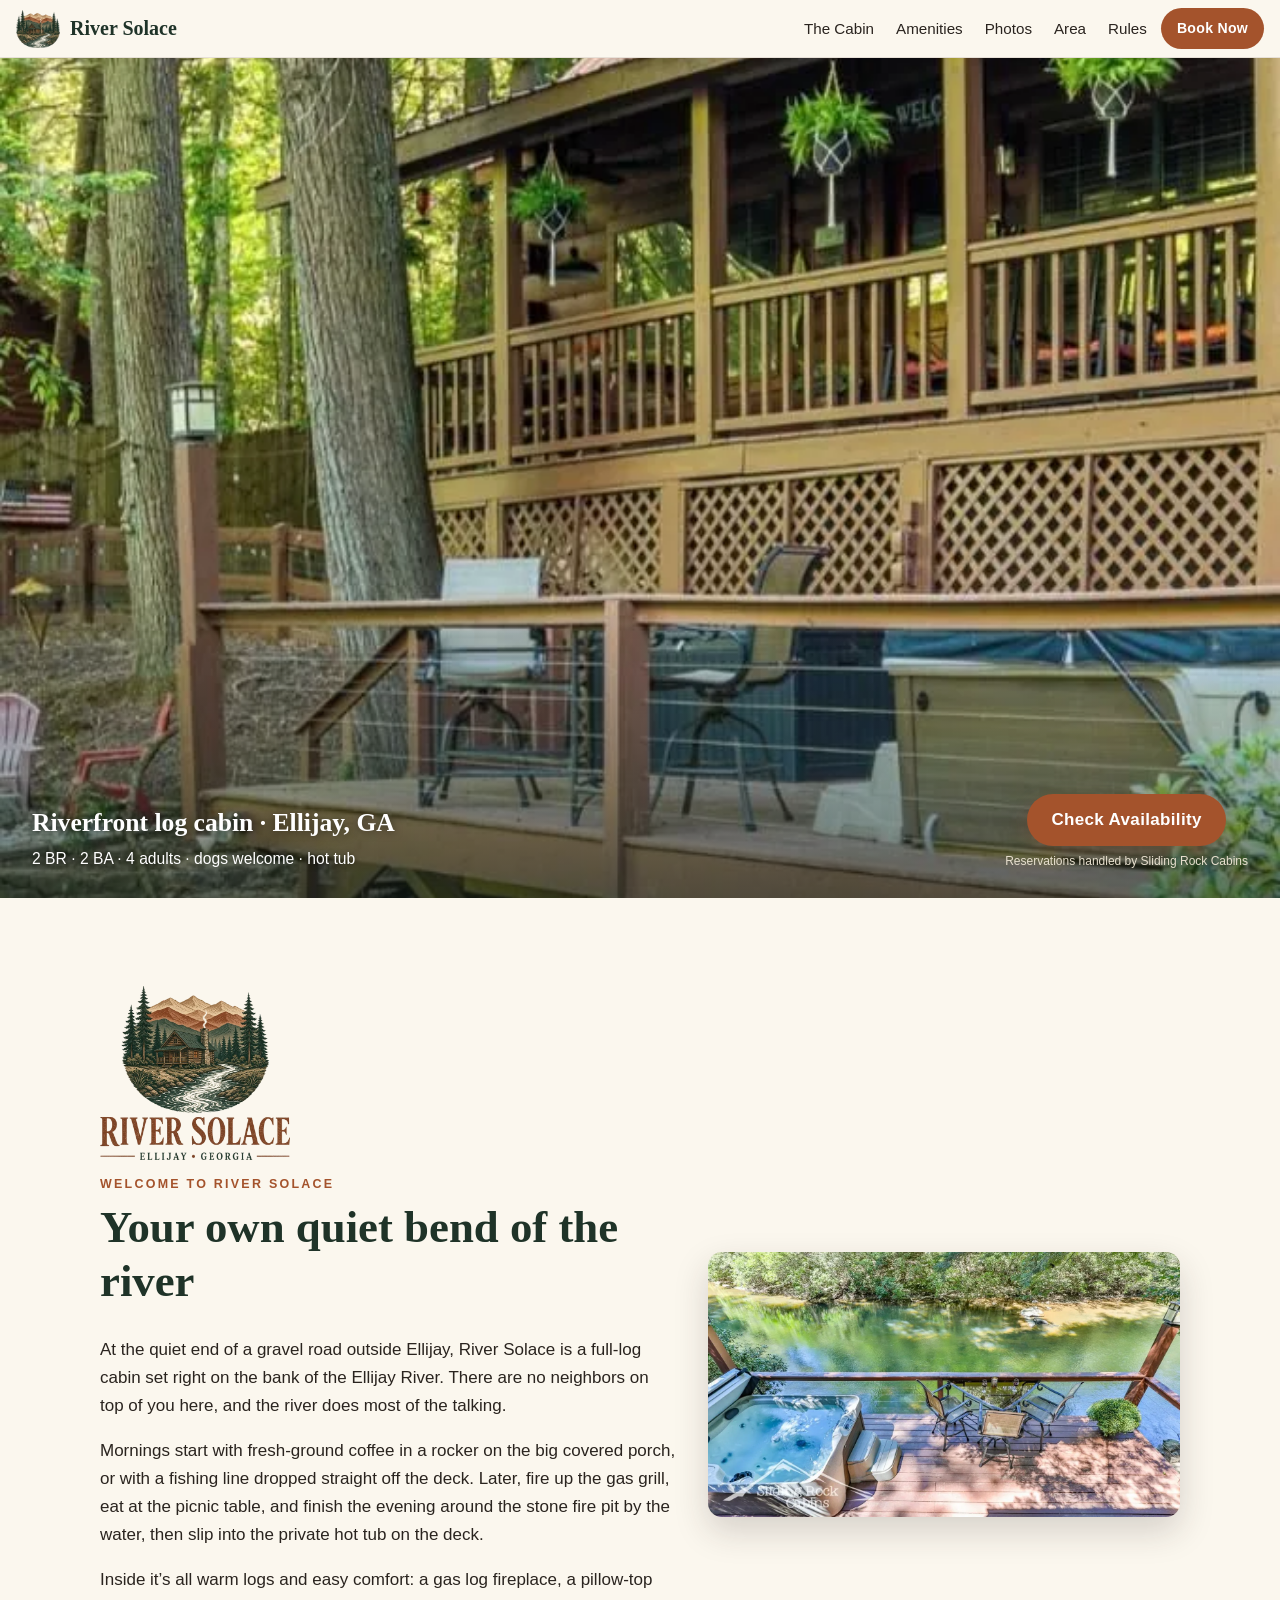
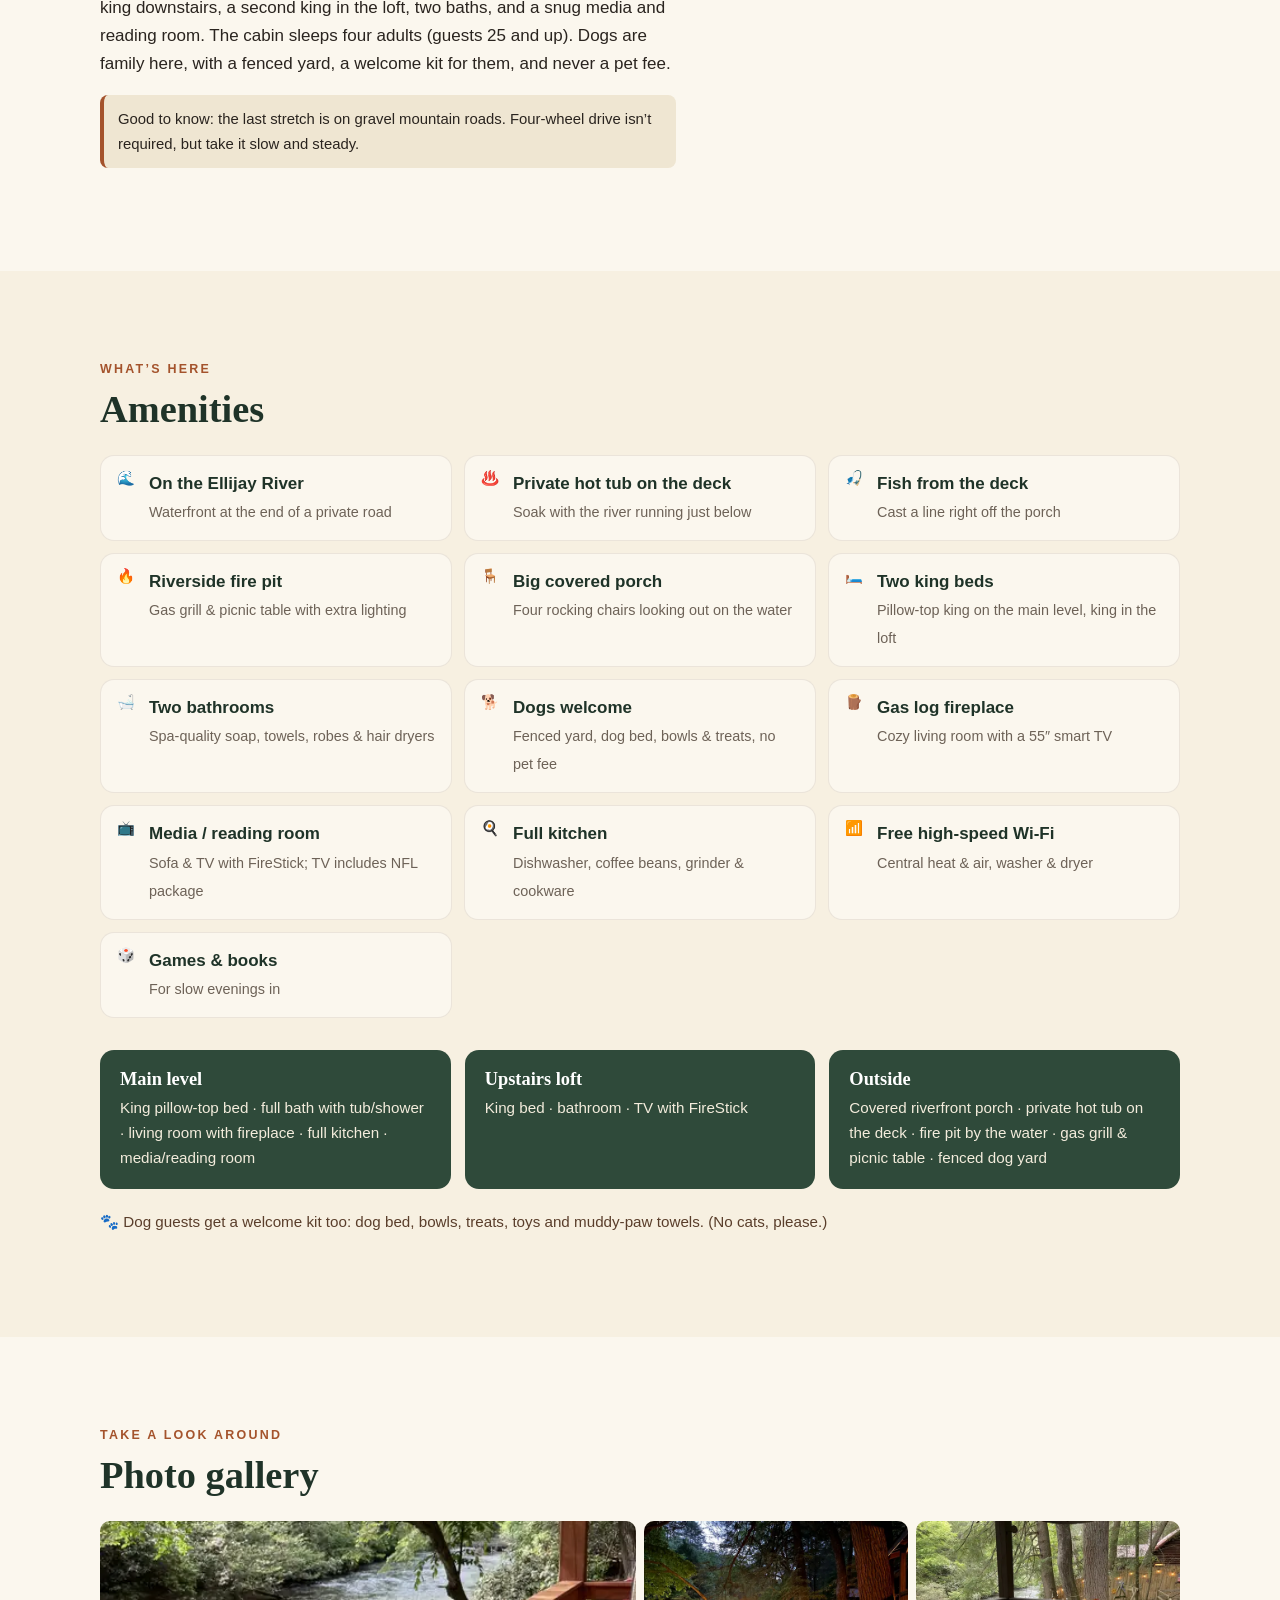
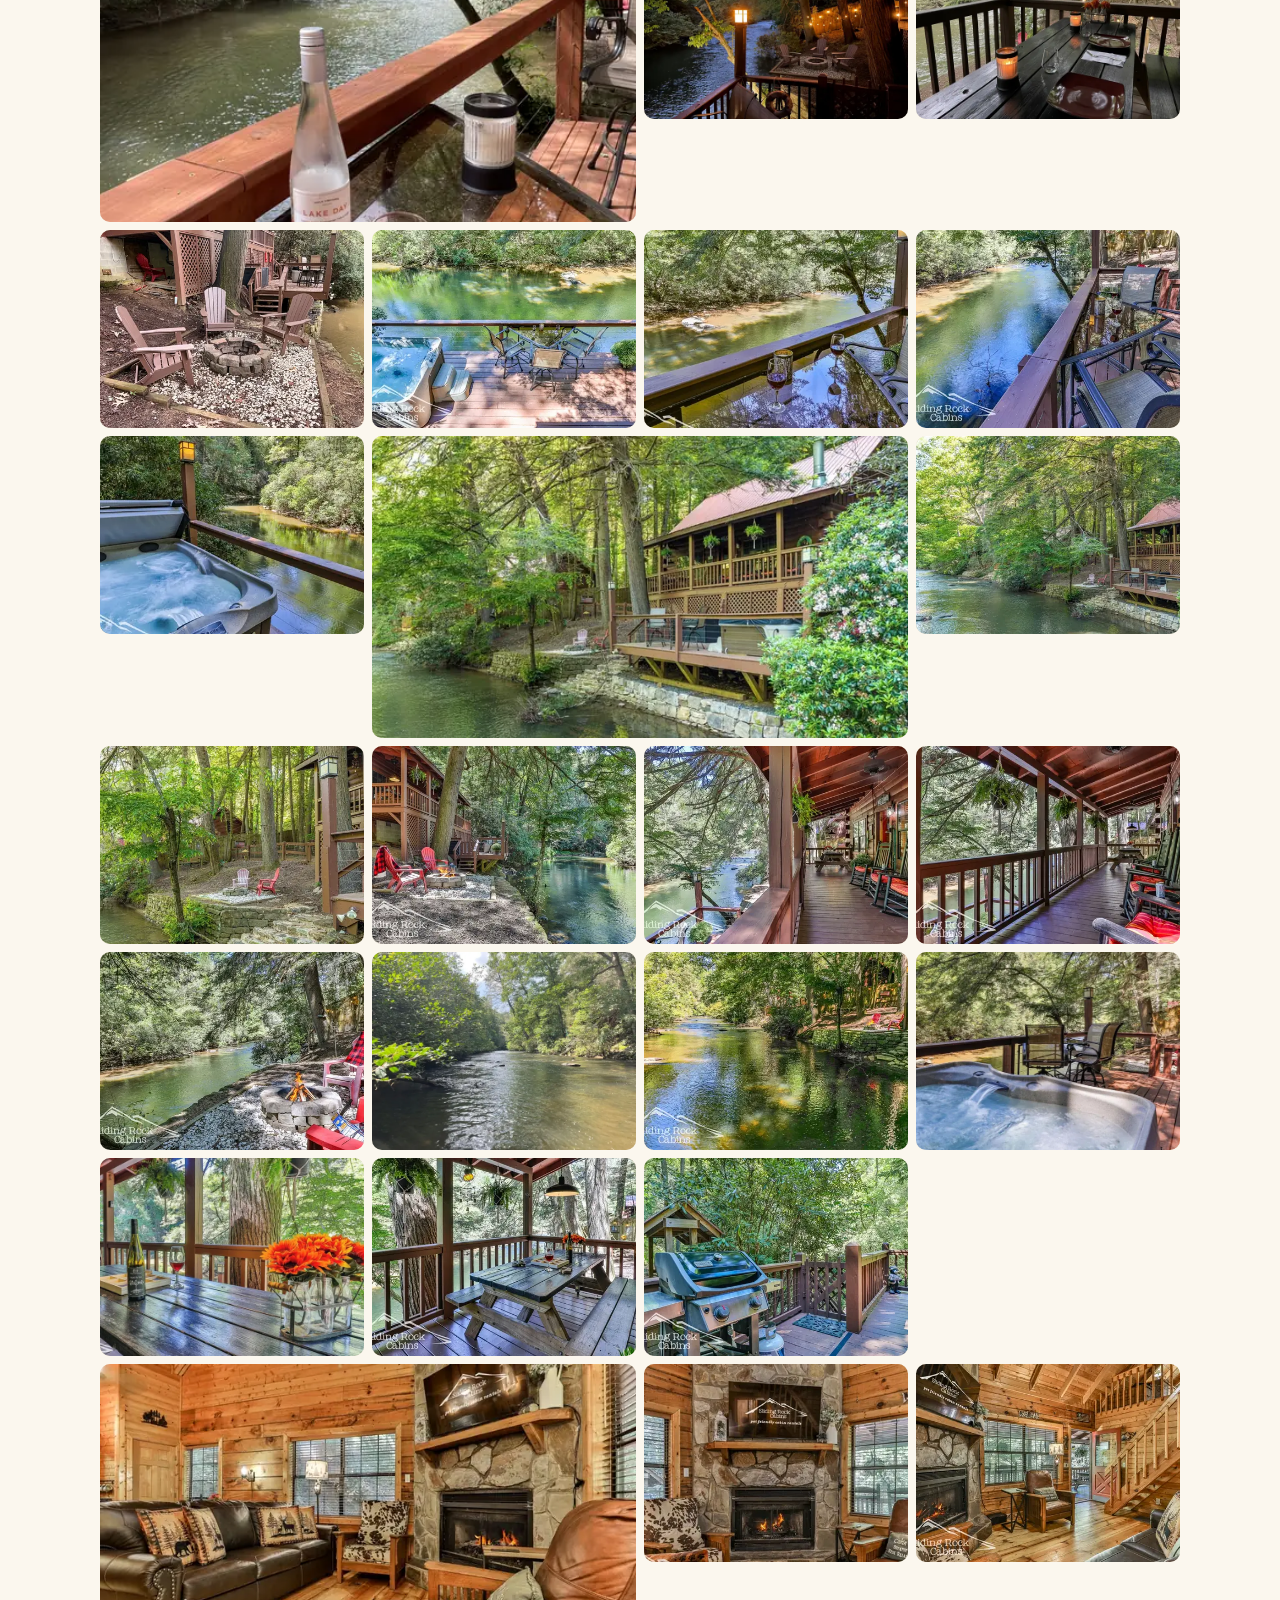
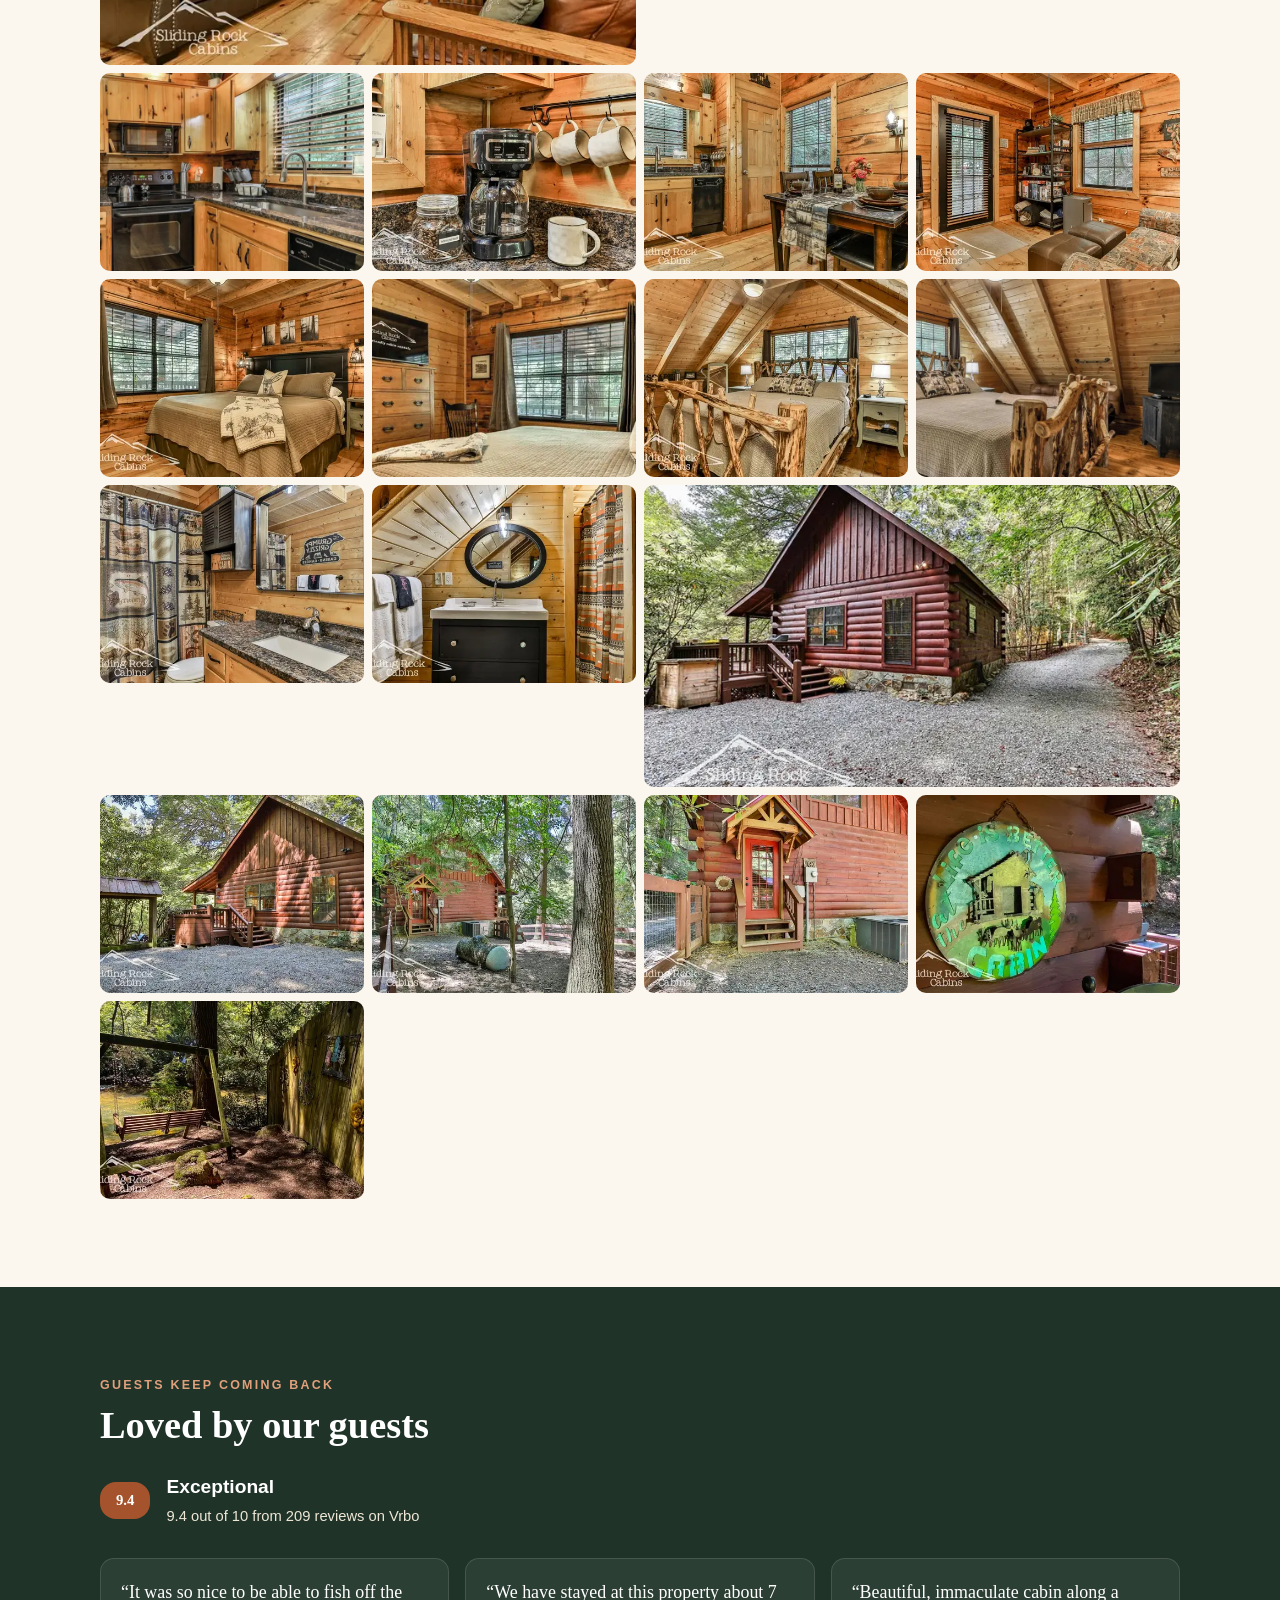
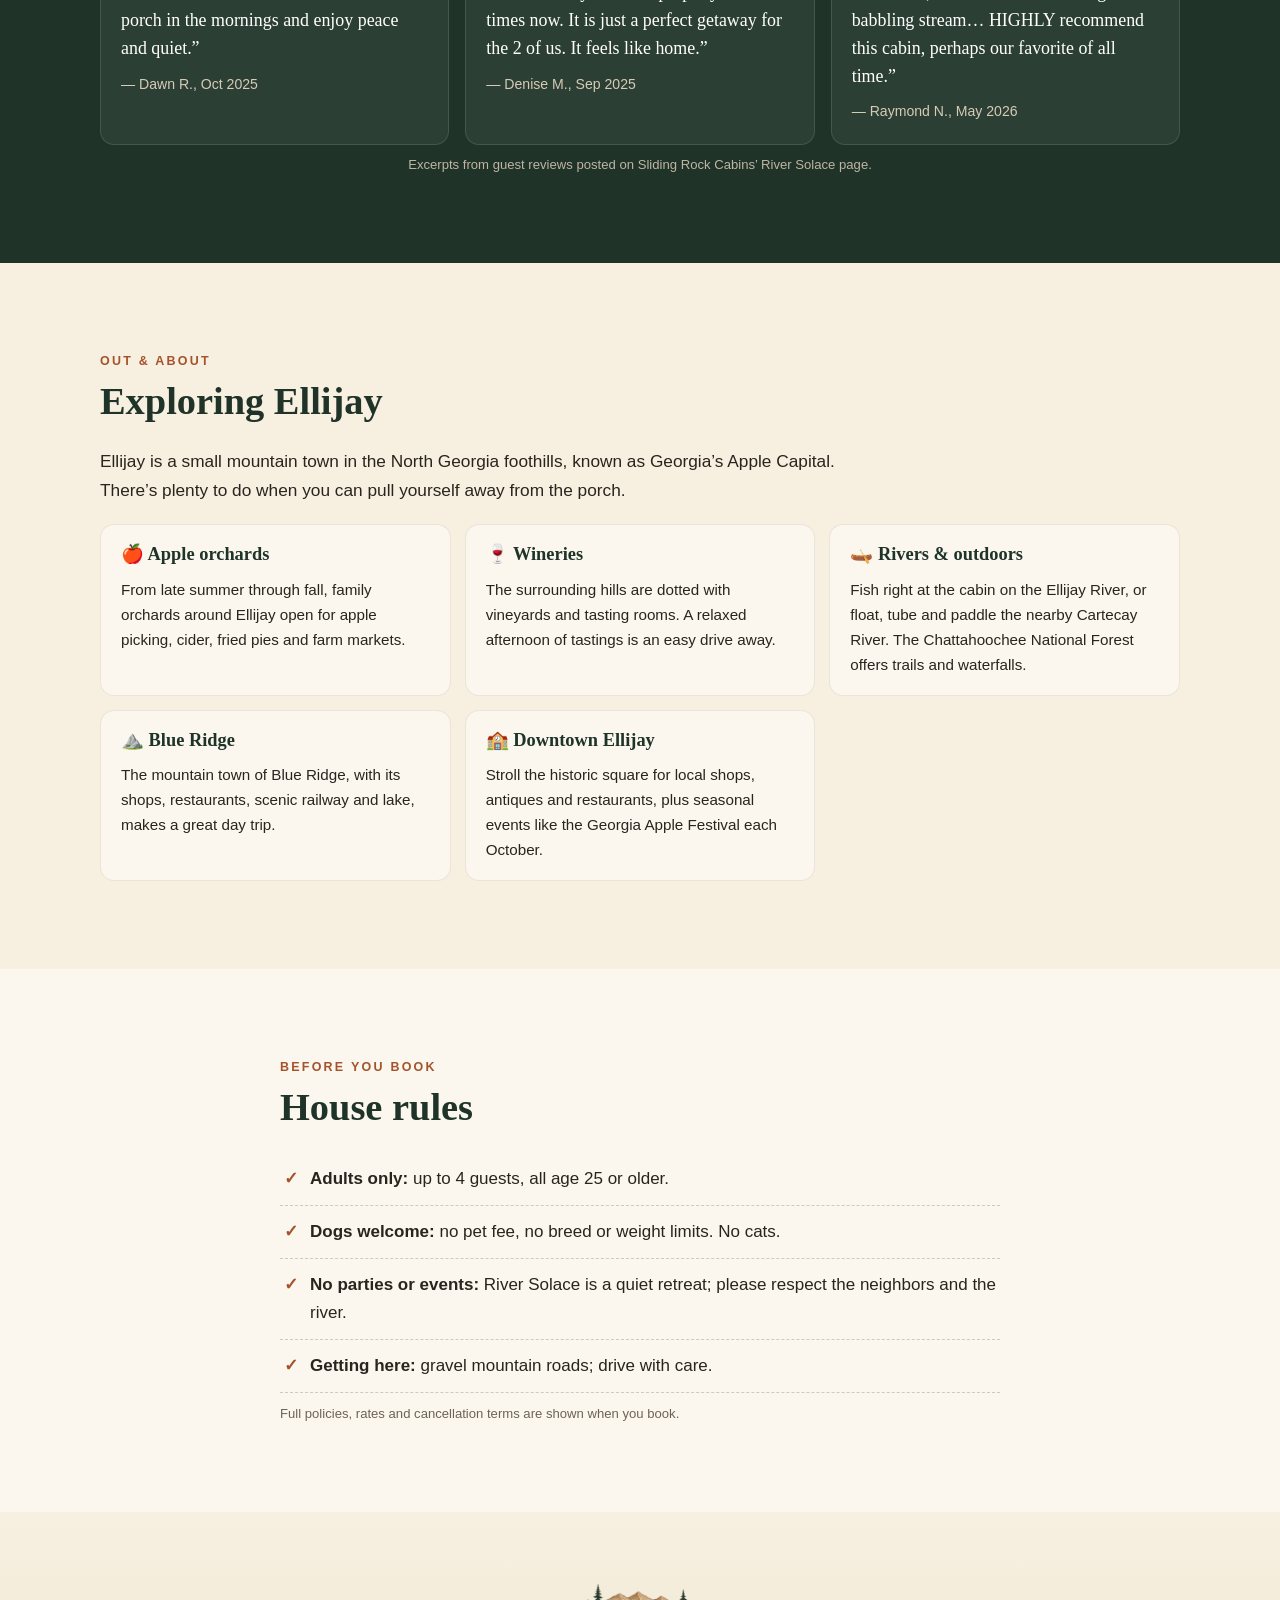
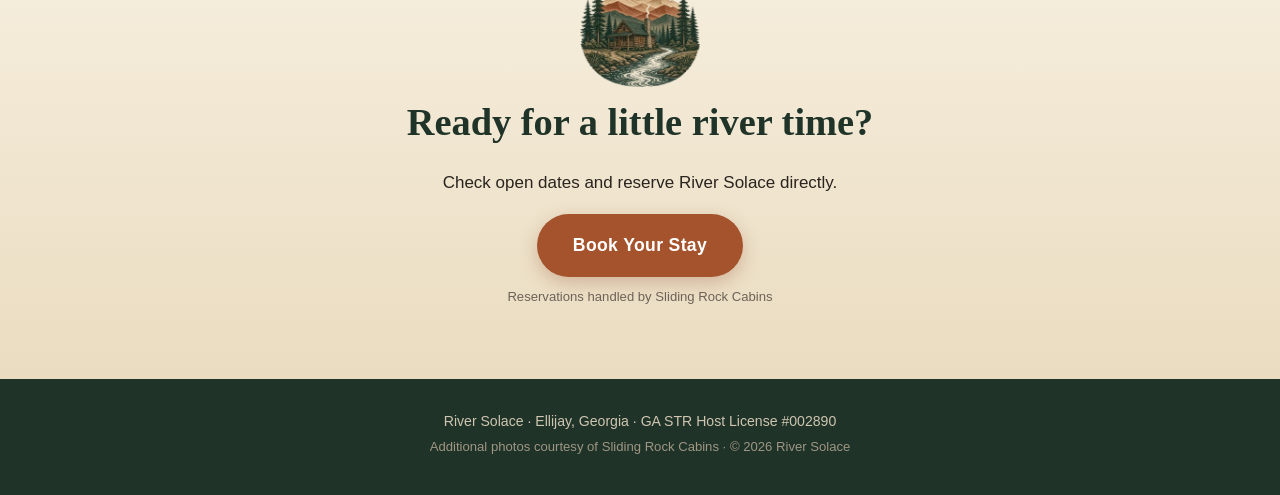
==== commit 3054e557: "Restore hot tub (on the deck) in copy" ====
--- a/index.html
+++ b/index.html
@@ -5,13 +5,13 @@
 <meta name="viewport" content="width=device-width, initial-scale=1, viewport-fit=cover">
 <meta name="robots" content="noindex, nofollow">
 <title>River Solace | Dog-Friendly Riverfront Log Cabin in Ellijay, GA</title>
-<meta name="description" content="River Solace is a private, adults-only 2-bedroom, 2-bath log cabin on the Ellijay River in North Georgia. Riverside fire pit, fishing from the deck, and dogs welcome with no pet fee.">
+<meta name="description" content="River Solace is a private, adults-only 2-bedroom, 2-bath log cabin on the Ellijay River in North Georgia. Private hot tub on the deck, riverside fire pit, fishing from the deck, and dogs welcome with no pet fee.">
 <link rel="canonical" href="https://ryanblindt.github.io/riversolace/">
 <meta name="theme-color" content="#2f4a3a">
 <meta property="og:type" content="website">
 <meta property="og:site_name" content="River Solace">
 <meta property="og:title" content="River Solace | Riverfront Log Cabin in Ellijay, GA">
-<meta property="og:description" content="A private, dog-friendly log cabin for up to 4 adults, right on the Ellijay River. Riverside fire pit and fishing from the deck.">
+<meta property="og:description" content="A private, dog-friendly log cabin for up to 4 adults, right on the Ellijay River. Private hot tub on the deck, riverside fire pit and fishing from the deck.">
 <meta property="og:url" content="https://ryanblindt.github.io/riversolace/">
 <meta property="og:image" content="https://ryanblindt.github.io/riversolace/img/og-image.jpg">
 <meta property="og:image:width" content="1200">
@@ -27,7 +27,7 @@
 <link rel="preload" as="image" href="img/hero-mobile.webp" media="(max-width: 767px)">
 <link rel="preload" as="image" href="img/hero-desktop.webp" media="(min-width: 768px)">
 <link rel="stylesheet" href="styles.css">
-<script type="application/ld+json">{"@context": "https://schema.org", "@type": "VacationRental", "name": "River Solace", "description": "Private, adults-only, dog-friendly 2-bedroom, 2-bath log cabin on the Ellijay River with a riverside fire pit.", "image": "https://ryanblindt.github.io/riversolace/img/og-image.jpg", "url": "https://ryanblindt.github.io/riversolace/", "address": {"@type": "PostalAddress", "addressLocality": "Ellijay", "addressRegion": "GA", "addressCountry": "US"}, "containsPlace": {"@type": "Accommodation", "numberOfBedrooms": 2, "numberOfBathroomsTotal": 2, "occupancy": {"@type": "QuantitativeValue", "maxValue": 4}}, "petsAllowed": true}</script>
+<script type="application/ld+json">{"@context": "https://schema.org", "@type": "VacationRental", "name": "River Solace", "description": "Private, adults-only, dog-friendly 2-bedroom, 2-bath log cabin on the Ellijay River with a private hot tub on the deck and a riverside fire pit.", "image": "https://ryanblindt.github.io/riversolace/img/og-image.jpg", "url": "https://ryanblindt.github.io/riversolace/", "address": {"@type": "PostalAddress", "addressLocality": "Ellijay", "addressRegion": "GA", "addressCountry": "US"}, "containsPlace": {"@type": "Accommodation", "numberOfBedrooms": 2, "numberOfBathroomsTotal": 2, "occupancy": {"@type": "QuantitativeValue", "maxValue": 4}}, "petsAllowed": true}</script>
 </head>
 <body>
 <header class="topbar" id="top">
@@ -51,7 +51,7 @@
   <div class="hero-bar">
     <div class="hero-text">
       <p class="hero-title">Riverfront log cabin &middot; Ellijay, GA</p>
-      <p class="hero-sub">2 BR &middot; 2 BA &middot; 4 adults &middot; dogs welcome</p>
+      <p class="hero-sub">2 BR &middot; 2 BA &middot; 4 adults &middot; dogs welcome &middot; hot tub</p>
     </div>
     <div class="hero-cta">
       <a class="btn btn-hero" href="https://bookings-slidingrockcabins.escapia.com/Unit/Details/31096#availTab" target="_blank" rel="noopener">Check Availability</a>
@@ -68,7 +68,7 @@
       <p class="eyebrow">Welcome to River Solace</p>
       <h1>Your own quiet bend of the river</h1>
       <p>At the quiet end of a gravel road outside Ellijay, River Solace is a full-log cabin set right on the bank of the Ellijay River. There are no neighbors on top of you here, and the river does most of the talking.</p>
-      <p>Mornings start with fresh-ground coffee in a rocker on the big covered porch, or with a fishing line dropped straight off the deck. Later, fire up the gas grill, eat at the picnic table, and finish the evening around the stone fire pit by the water.</p>
+      <p>Mornings start with fresh-ground coffee in a rocker on the big covered porch, or with a fishing line dropped straight off the deck. Later, fire up the gas grill, eat at the picnic table, and finish the evening around the stone fire pit by the water, then slip into the private hot tub on the deck.</p>
       <p>Inside it&rsquo;s all warm logs and easy comfort: a gas log fireplace, a pillow-top king downstairs, a second king in the loft, two baths, and a snug media and reading room. The cabin sleeps four adults (guests 25 and up). Dogs are family here, with a fenced yard, a welcome kit for them, and never a pet fee.</p>
       <p class="note">Good to know: the last stretch is on gravel mountain roads. Four-wheel drive isn&rsquo;t required, but take it slow and steady.</p>
     </div>
@@ -84,6 +84,7 @@
     <h2>Amenities</h2>
     <ul class="amenities">
 <li><span class="a-ico" aria-hidden="true">🌊</span><div><strong>On the Ellijay River</strong><span>Waterfront at the end of a private road</span></div></li>
+<li><span class="a-ico" aria-hidden="true">♨️</span><div><strong>Private hot tub on the deck</strong><span>Soak with the river running just below</span></div></li>
 <li><span class="a-ico" aria-hidden="true">🎣</span><div><strong>Fish from the deck</strong><span>Cast a line right off the porch</span></div></li>
 <li><span class="a-ico" aria-hidden="true">🔥</span><div><strong>Riverside fire pit</strong><span>Gas grill &amp; picnic table with extra lighting</span></div></li>
 <li><span class="a-ico" aria-hidden="true">🪑</span><div><strong>Big covered porch</strong><span>Four rocking chairs looking out on the water</span></div></li>
@@ -99,7 +100,7 @@
     <div class="layout">
       <div><h3>Main level</h3><p>King pillow-top bed &middot; full bath with tub/shower &middot; living room with fireplace &middot; full kitchen &middot; media/reading room</p></div>
       <div><h3>Upstairs loft</h3><p>King bed &middot; bathroom &middot; TV with FireStick</p></div>
-      <div><h3>Outside</h3><p>Covered riverfront porch &middot; fire pit by the water &middot; gas grill &amp; picnic table &middot; fenced dog yard</p></div>
+      <div><h3>Outside</h3><p>Covered riverfront porch &middot; private hot tub on the deck &middot; fire pit by the water &middot; gas grill &amp; picnic table &middot; fenced dog yard</p></div>
     </div>
     <p class="pawnote">&#128062; Dog guests get a welcome kit too: dog bed, bowls, treats, toys and muddy-paw towels. (No cats, please.)</p>
   </div>
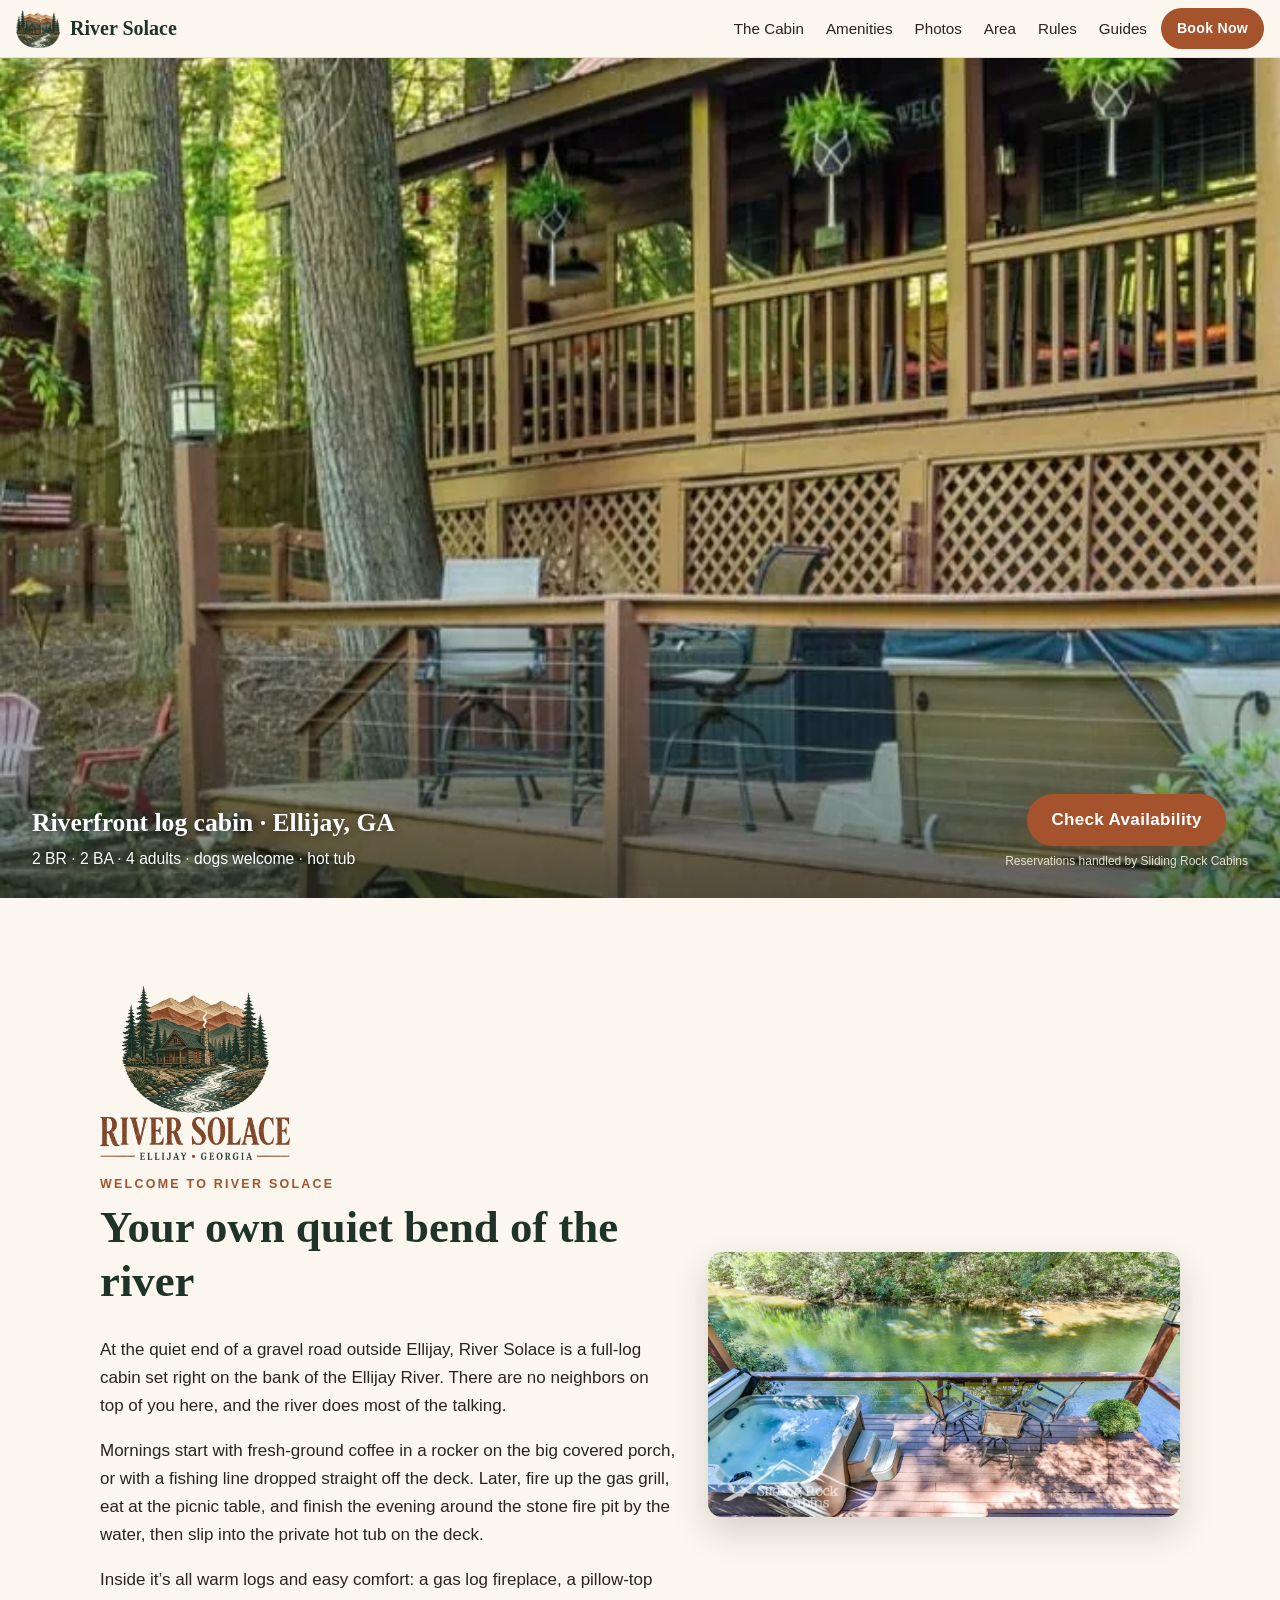
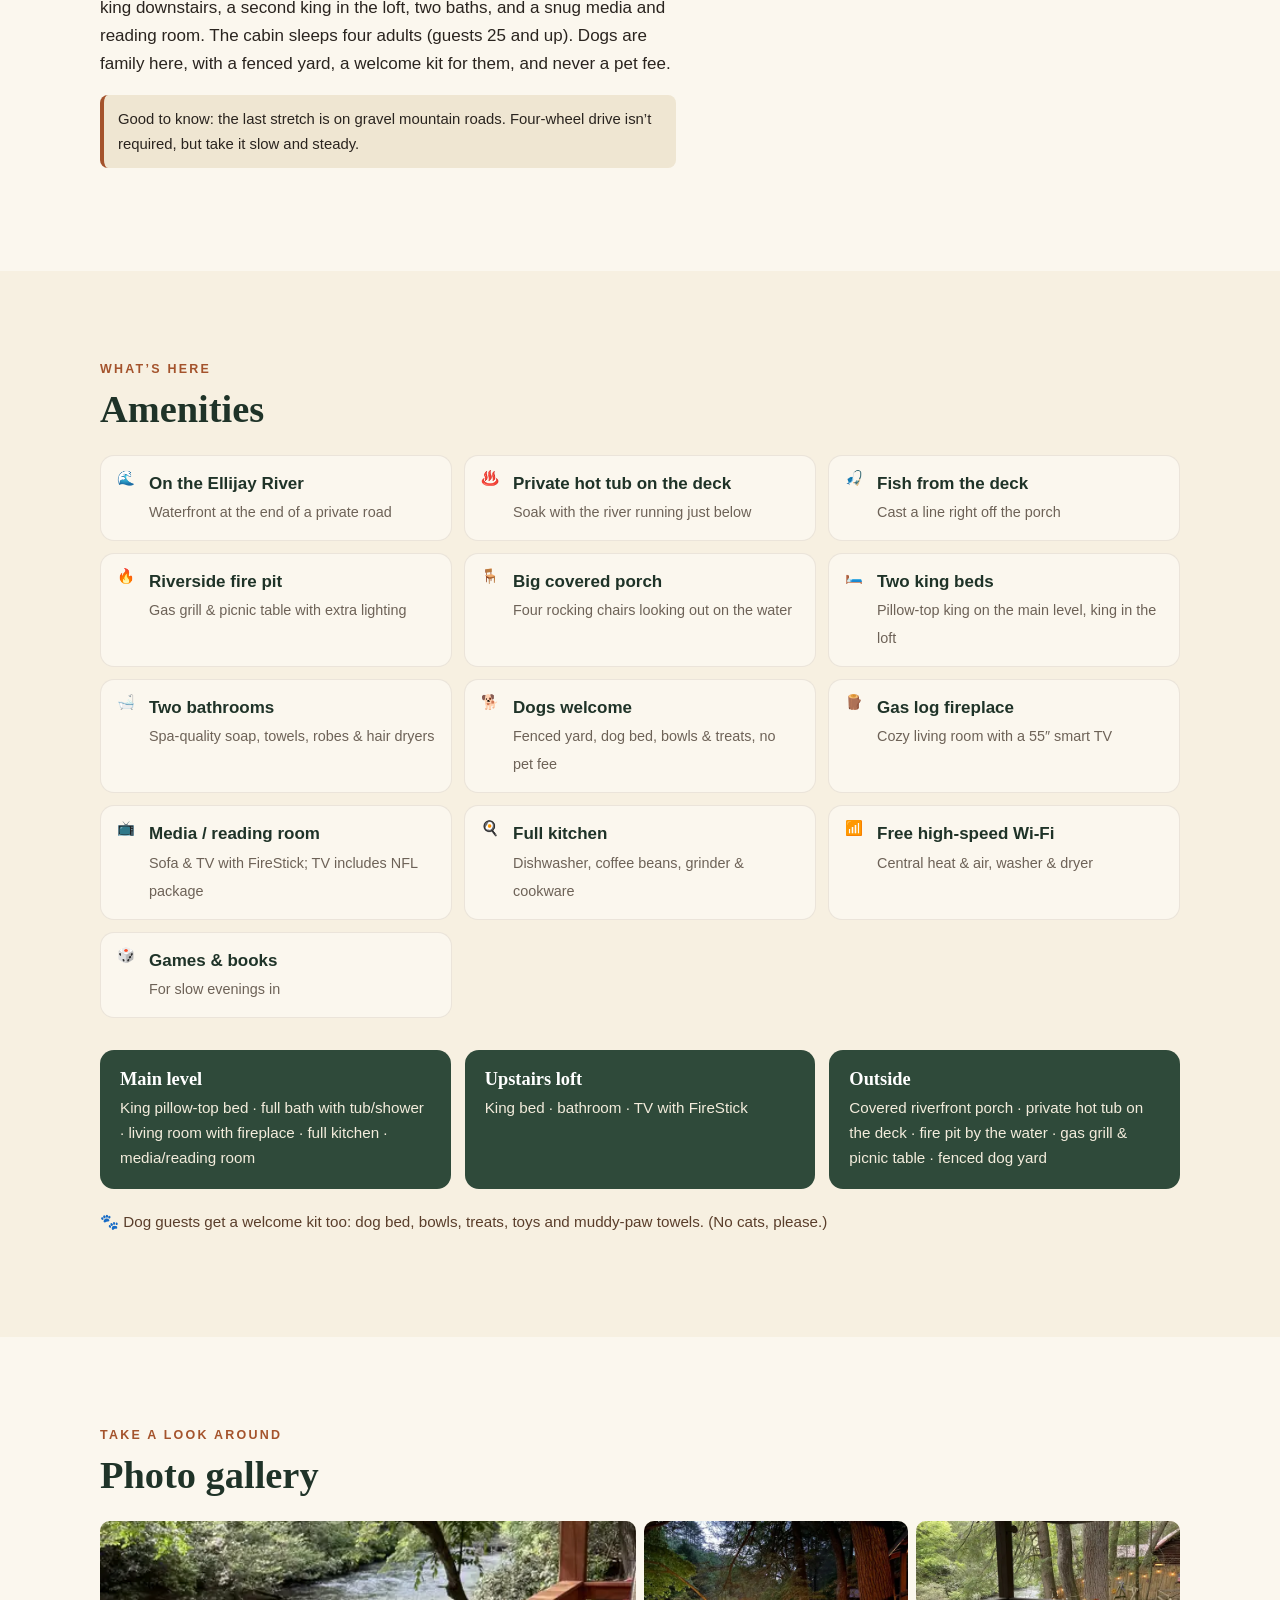
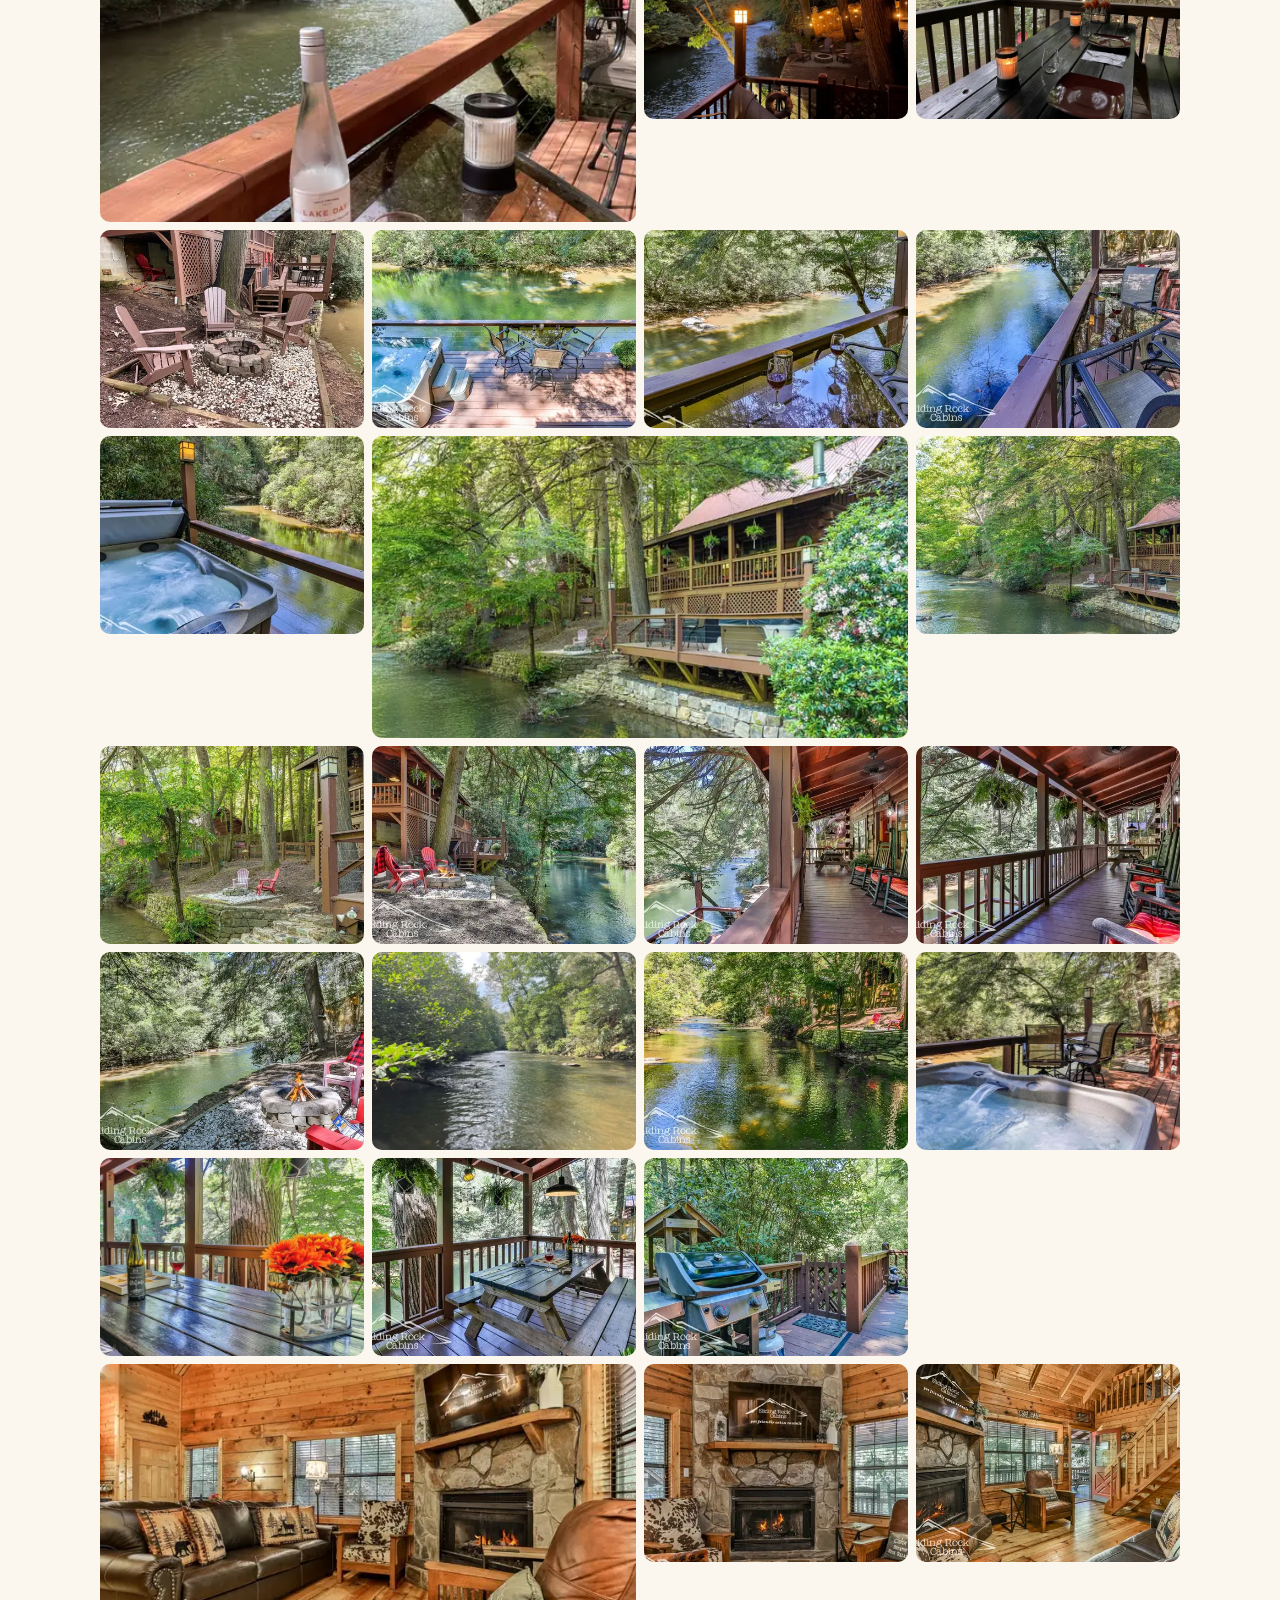
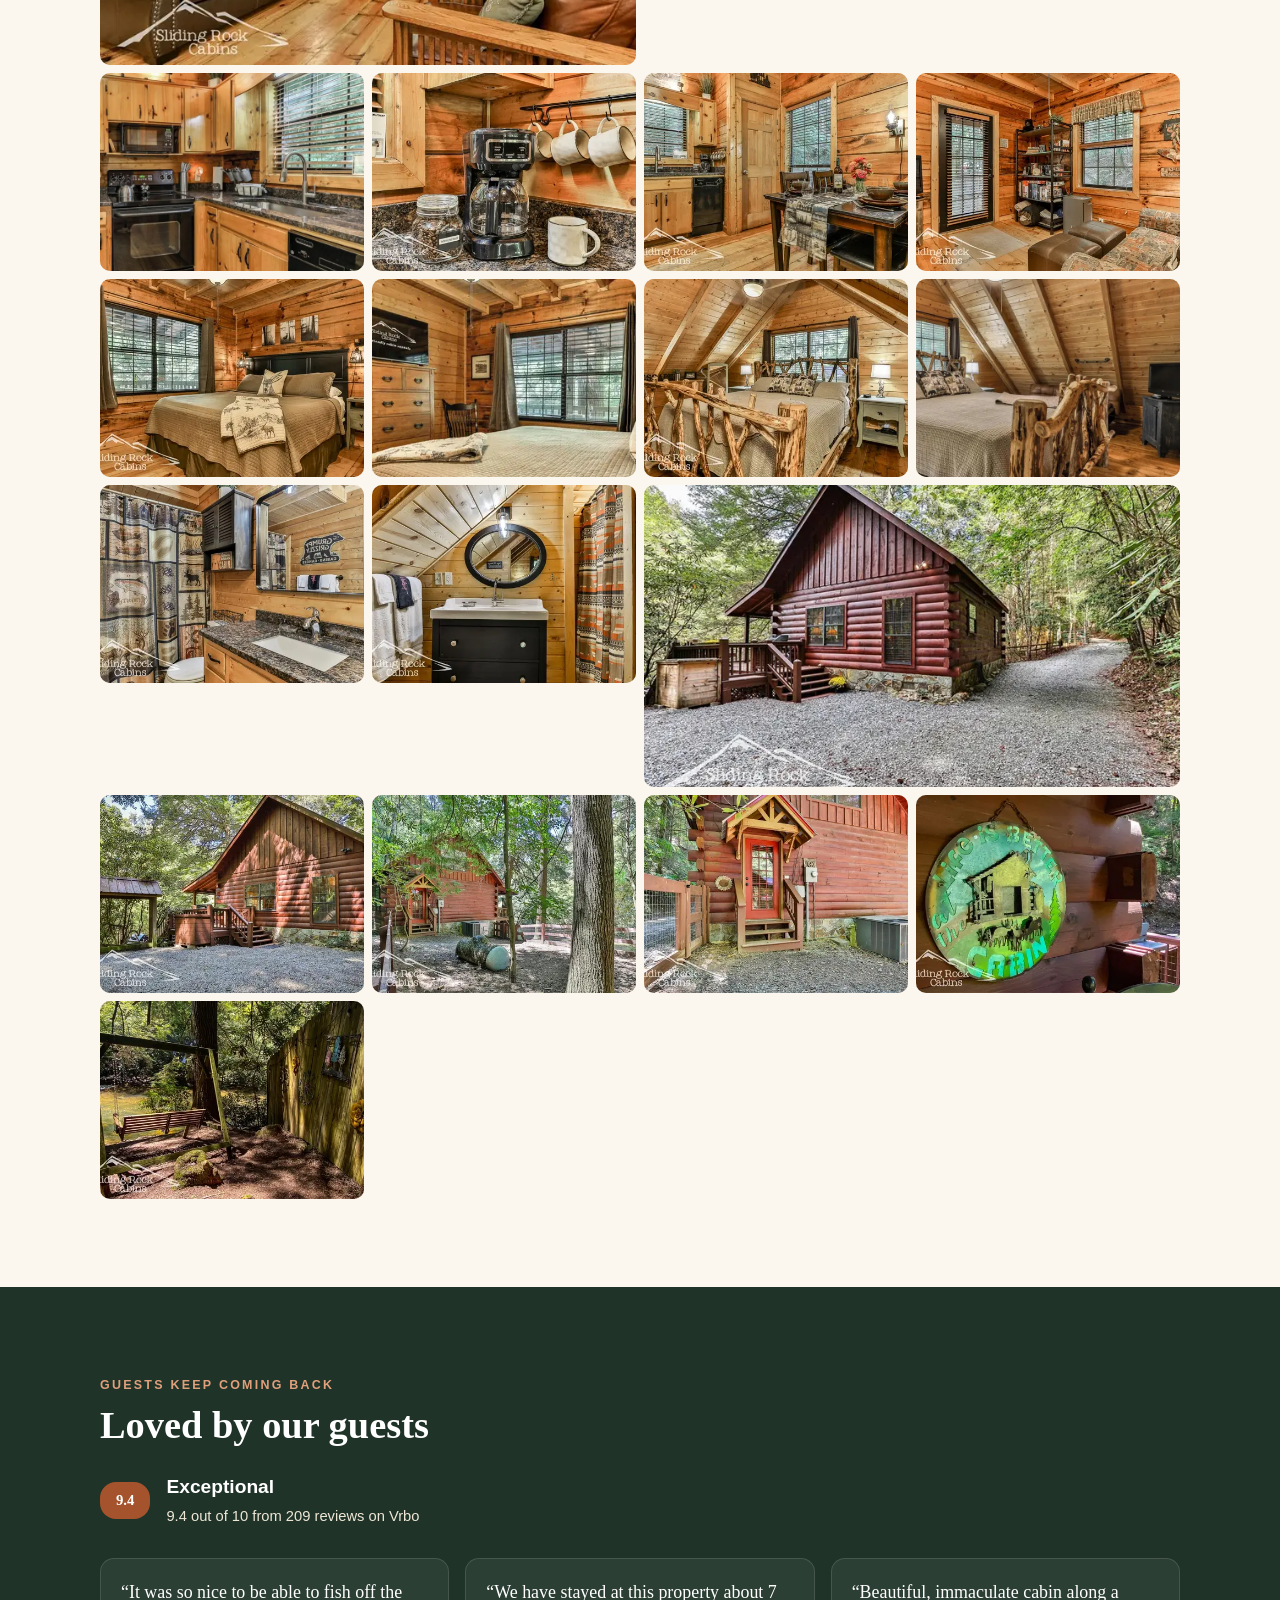
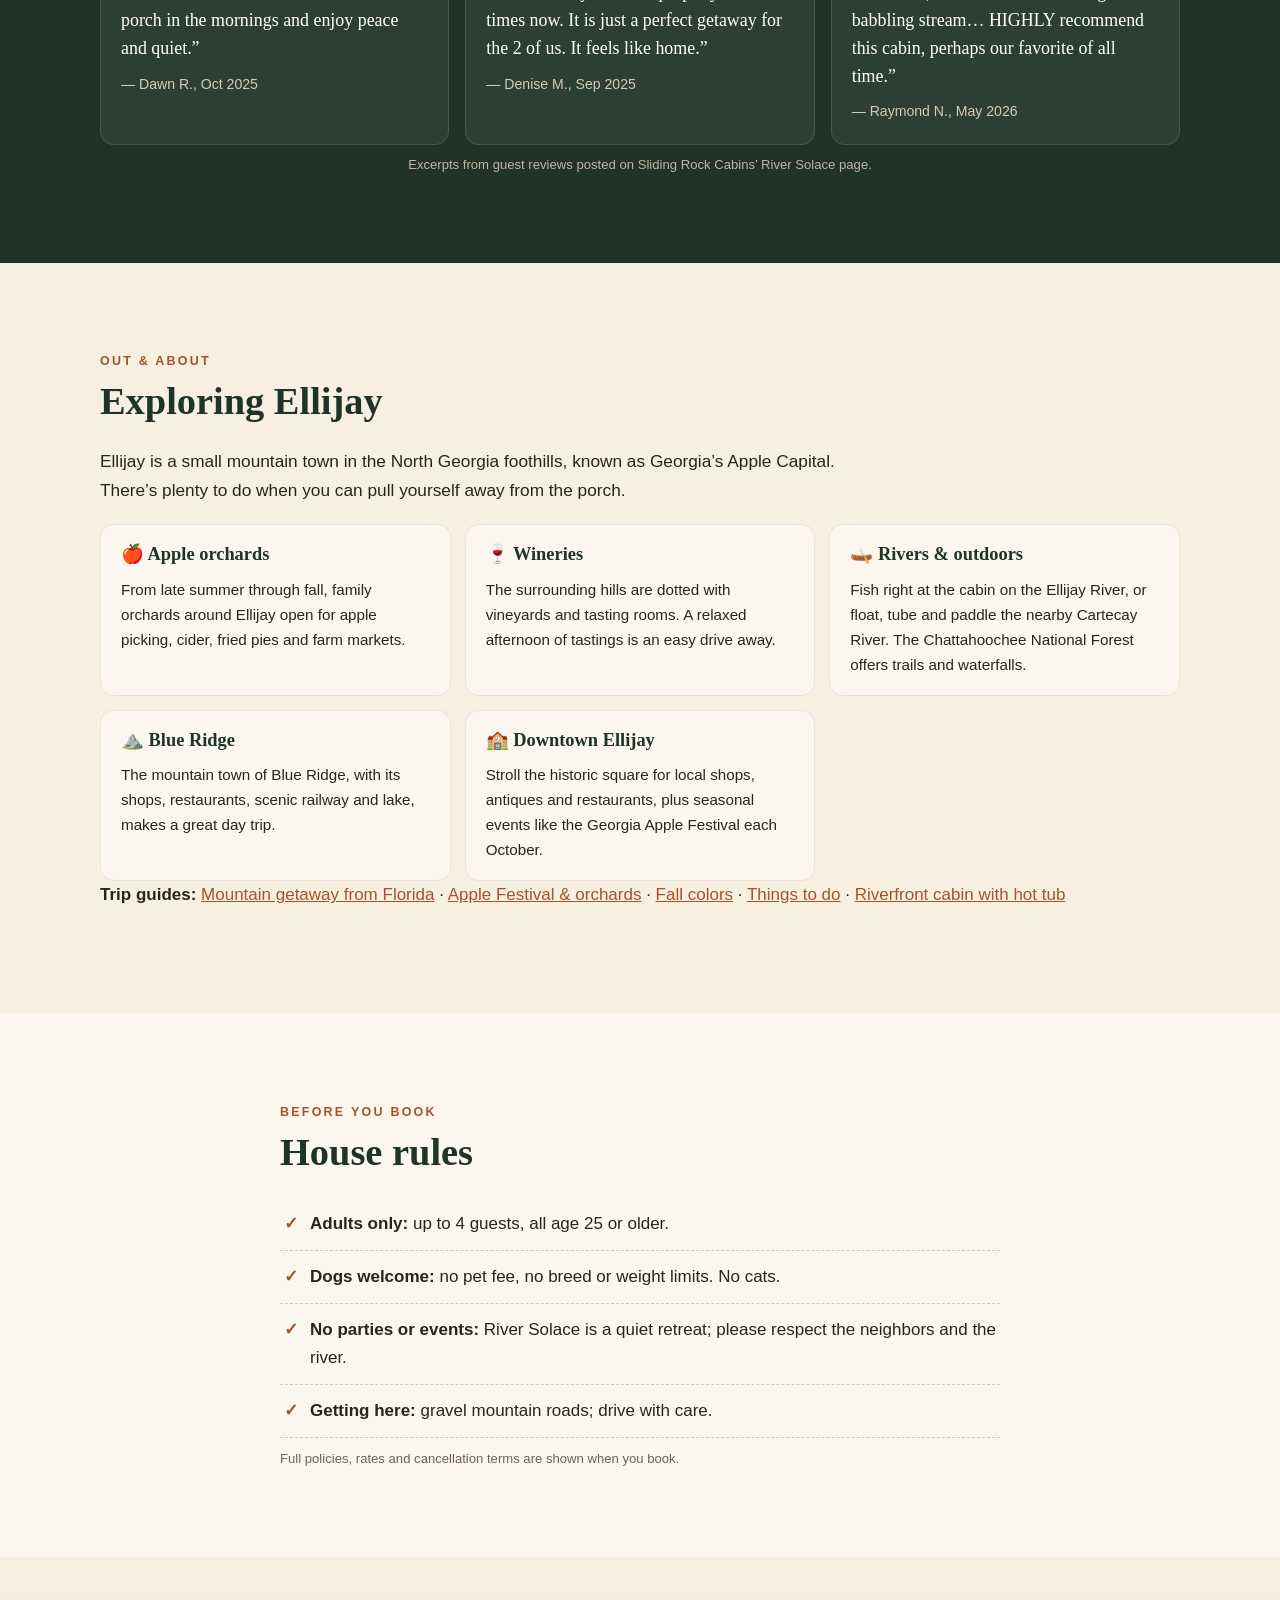
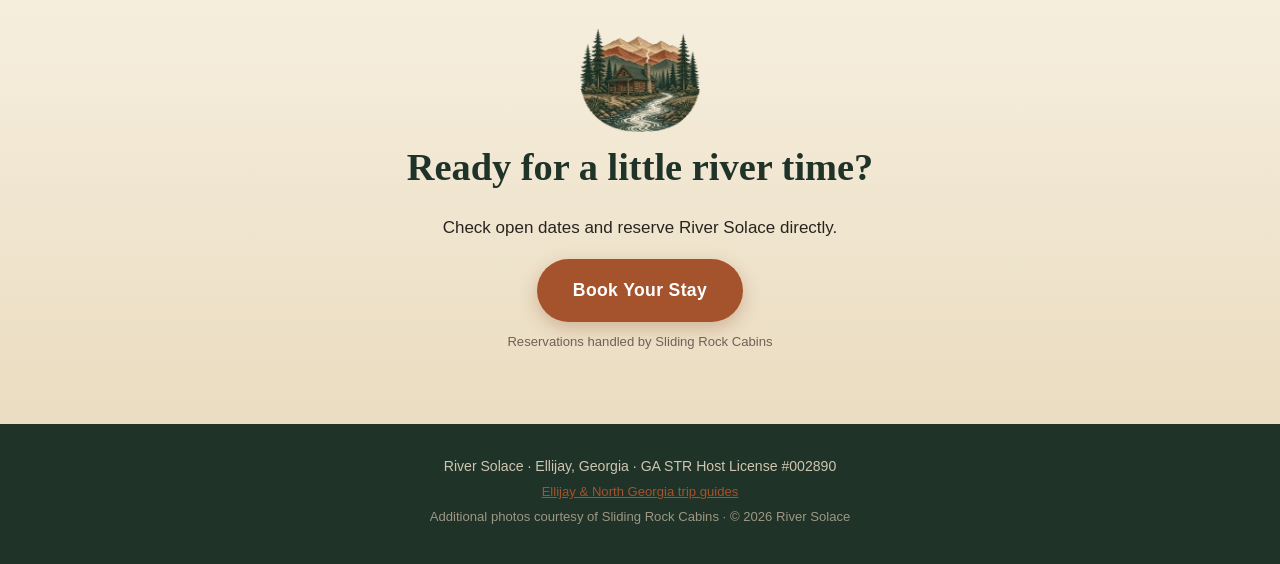
==== commit f7d40982: "SEO: index site, custom-domain canonicals, schema, sitemap/robots, 5 trip guides" ====
--- a/index.html
+++ b/index.html
@@ -3,31 +3,31 @@
 <head>
 <meta charset="utf-8">
 <meta name="viewport" content="width=device-width, initial-scale=1, viewport-fit=cover">
-<meta name="robots" content="noindex, nofollow">
+<meta name="robots" content="index, follow, max-image-preview:large">
 <title>River Solace | Dog-Friendly Riverfront Log Cabin in Ellijay, GA</title>
 <meta name="description" content="River Solace is a private, adults-only 2-bedroom, 2-bath log cabin on the Ellijay River in North Georgia. Private hot tub on the deck, riverside fire pit, fishing from the deck, and dogs welcome with no pet fee.">
-<link rel="canonical" href="https://ryanblindt.github.io/riversolace/">
+<link rel="canonical" href="https://stayatriversolace.com/">
 <meta name="theme-color" content="#2f4a3a">
 <meta property="og:type" content="website">
 <meta property="og:site_name" content="River Solace">
 <meta property="og:title" content="River Solace | Riverfront Log Cabin in Ellijay, GA">
 <meta property="og:description" content="A private, dog-friendly log cabin for up to 4 adults, right on the Ellijay River. Private hot tub on the deck, riverside fire pit and fishing from the deck.">
-<meta property="og:url" content="https://ryanblindt.github.io/riversolace/">
-<meta property="og:image" content="https://ryanblindt.github.io/riversolace/img/og-image.jpg">
+<meta property="og:url" content="https://stayatriversolace.com/">
+<meta property="og:image" content="https://stayatriversolace.com/img/og-image.jpg">
 <meta property="og:image:width" content="1200">
 <meta property="og:image:height" content="630">
 <meta property="og:image:alt" content="River Solace log cabin on the bank of the Ellijay River">
 <meta name="twitter:card" content="summary_large_image">
 <meta name="twitter:title" content="River Solace | Riverfront Log Cabin in Ellijay, GA">
 <meta name="twitter:description" content="Private, dog-friendly riverfront log cabin for up to 4 adults in North Georgia.">
-<meta name="twitter:image" content="https://ryanblindt.github.io/riversolace/img/og-image.jpg">
+<meta name="twitter:image" content="https://stayatriversolace.com/img/og-image.jpg">
 <link rel="icon" href="logo/favicon.ico" sizes="any">
 <link rel="icon" type="image/png" sizes="32x32" href="logo/favicon-32.png">
 <link rel="apple-touch-icon" href="logo/apple-touch-icon.png">
 <link rel="preload" as="image" href="img/hero-mobile.webp" media="(max-width: 767px)">
 <link rel="preload" as="image" href="img/hero-desktop.webp" media="(min-width: 768px)">
 <link rel="stylesheet" href="styles.css">
-<script type="application/ld+json">{"@context": "https://schema.org", "@type": "VacationRental", "name": "River Solace", "description": "Private, adults-only, dog-friendly 2-bedroom, 2-bath log cabin on the Ellijay River with a private hot tub on the deck and a riverside fire pit.", "image": "https://ryanblindt.github.io/riversolace/img/og-image.jpg", "url": "https://ryanblindt.github.io/riversolace/", "address": {"@type": "PostalAddress", "addressLocality": "Ellijay", "addressRegion": "GA", "addressCountry": "US"}, "containsPlace": {"@type": "Accommodation", "numberOfBedrooms": 2, "numberOfBathroomsTotal": 2, "occupancy": {"@type": "QuantitativeValue", "maxValue": 4}}, "petsAllowed": true}</script>
+<script type="application/ld+json">{"@context": "https://schema.org", "@type": "VacationRental", "name": "River Solace", "description": "Private, adults-only, dog-friendly 2-bedroom, 2-bath log cabin on the Ellijay River with a private hot tub on the deck and a riverside fire pit.", "image": "https://stayatriversolace.com/img/og-image.jpg", "url": "https://stayatriversolace.com/", "address": {"@type": "PostalAddress", "addressLocality": "Ellijay", "addressRegion": "GA", "addressCountry": "US"}, "containsPlace": {"@type": "Accommodation", "numberOfBedrooms": 2, "numberOfBathroomsTotal": 2, "occupancy": {"@type": "QuantitativeValue", "maxValue": 4}}, "petsAllowed": true, "amenityFeature": [{"@type": "LocationFeatureSpecification", "name": "Private hot tub", "value": true}, {"@type": "LocationFeatureSpecification", "name": "Riverfront", "value": true}, {"@type": "LocationFeatureSpecification", "name": "Fire pit", "value": true}, {"@type": "LocationFeatureSpecification", "name": "Covered porch", "value": true}, {"@type": "LocationFeatureSpecification", "name": "Gas grill", "value": true}, {"@type": "LocationFeatureSpecification", "name": "Fireplace", "value": true}, {"@type": "LocationFeatureSpecification", "name": "Free Wi-Fi", "value": true}, {"@type": "LocationFeatureSpecification", "name": "Full kitchen", "value": true}, {"@type": "LocationFeatureSpecification", "name": "Washer and dryer", "value": true}]}</script>
 </head>
 <body>
 <header class="topbar" id="top">
@@ -36,7 +36,7 @@
     <span>River Solace</span>
   </a>
   <nav class="nav" aria-label="Sections">
-    <a href="#stay">The Cabin</a><a href="#amenities">Amenities</a><a href="#gallery">Photos</a><a href="#area">Area</a><a href="#rules">Rules</a>
+    <a href="#stay">The Cabin</a><a href="#amenities">Amenities</a><a href="#gallery">Photos</a><a href="#area">Area</a><a href="#rules">Rules</a><a href="guides/">Guides</a>
   </nav>
   <a class="btn btn-sm" href="https://bookings-slidingrockcabins.escapia.com/Unit/Details/31096#availTab" target="_blank" rel="noopener">Book Now</a>
 </header>
@@ -224,6 +224,7 @@
       <article><h3>&#9968;&#65039; Blue Ridge</h3><p>The mountain town of Blue Ridge, with its shops, restaurants, scenic railway and lake, makes a great day trip.</p></article>
       <article><h3>&#127979; Downtown Ellijay</h3><p>Stroll the historic square for local shops, antiques and restaurants, plus seasonal events like the Georgia Apple Festival each October.</p></article>
     </div>
+    <p class="guide-links"><strong>Trip guides:</strong> <a href="guides/florida-to-north-georgia-mountains/">Mountain getaway from Florida</a> &middot; <a href="guides/ellijay-apple-festival-orchards/">Apple Festival &amp; orchards</a> &middot; <a href="guides/fall-colors-ellijay/">Fall colors</a> &middot; <a href="guides/things-to-do-ellijay-blue-ridge/">Things to do</a> &middot; <a href="guides/riverfront-cabin-hot-tub-north-georgia/">Riverfront cabin with hot tub</a></p>
   </div>
 </section>
 
@@ -254,6 +255,7 @@
 
 <footer class="footer">
   <p>River Solace &middot; Ellijay, Georgia &middot; GA STR Host License #002890</p>
+  <p class="fine"><a href="guides/">Ellijay &amp; North Georgia trip guides</a></p>
   <p class="fine">Additional photos courtesy of Sliding Rock Cabins &middot; &copy; 2026 River Solace</p>
 </footer>
 
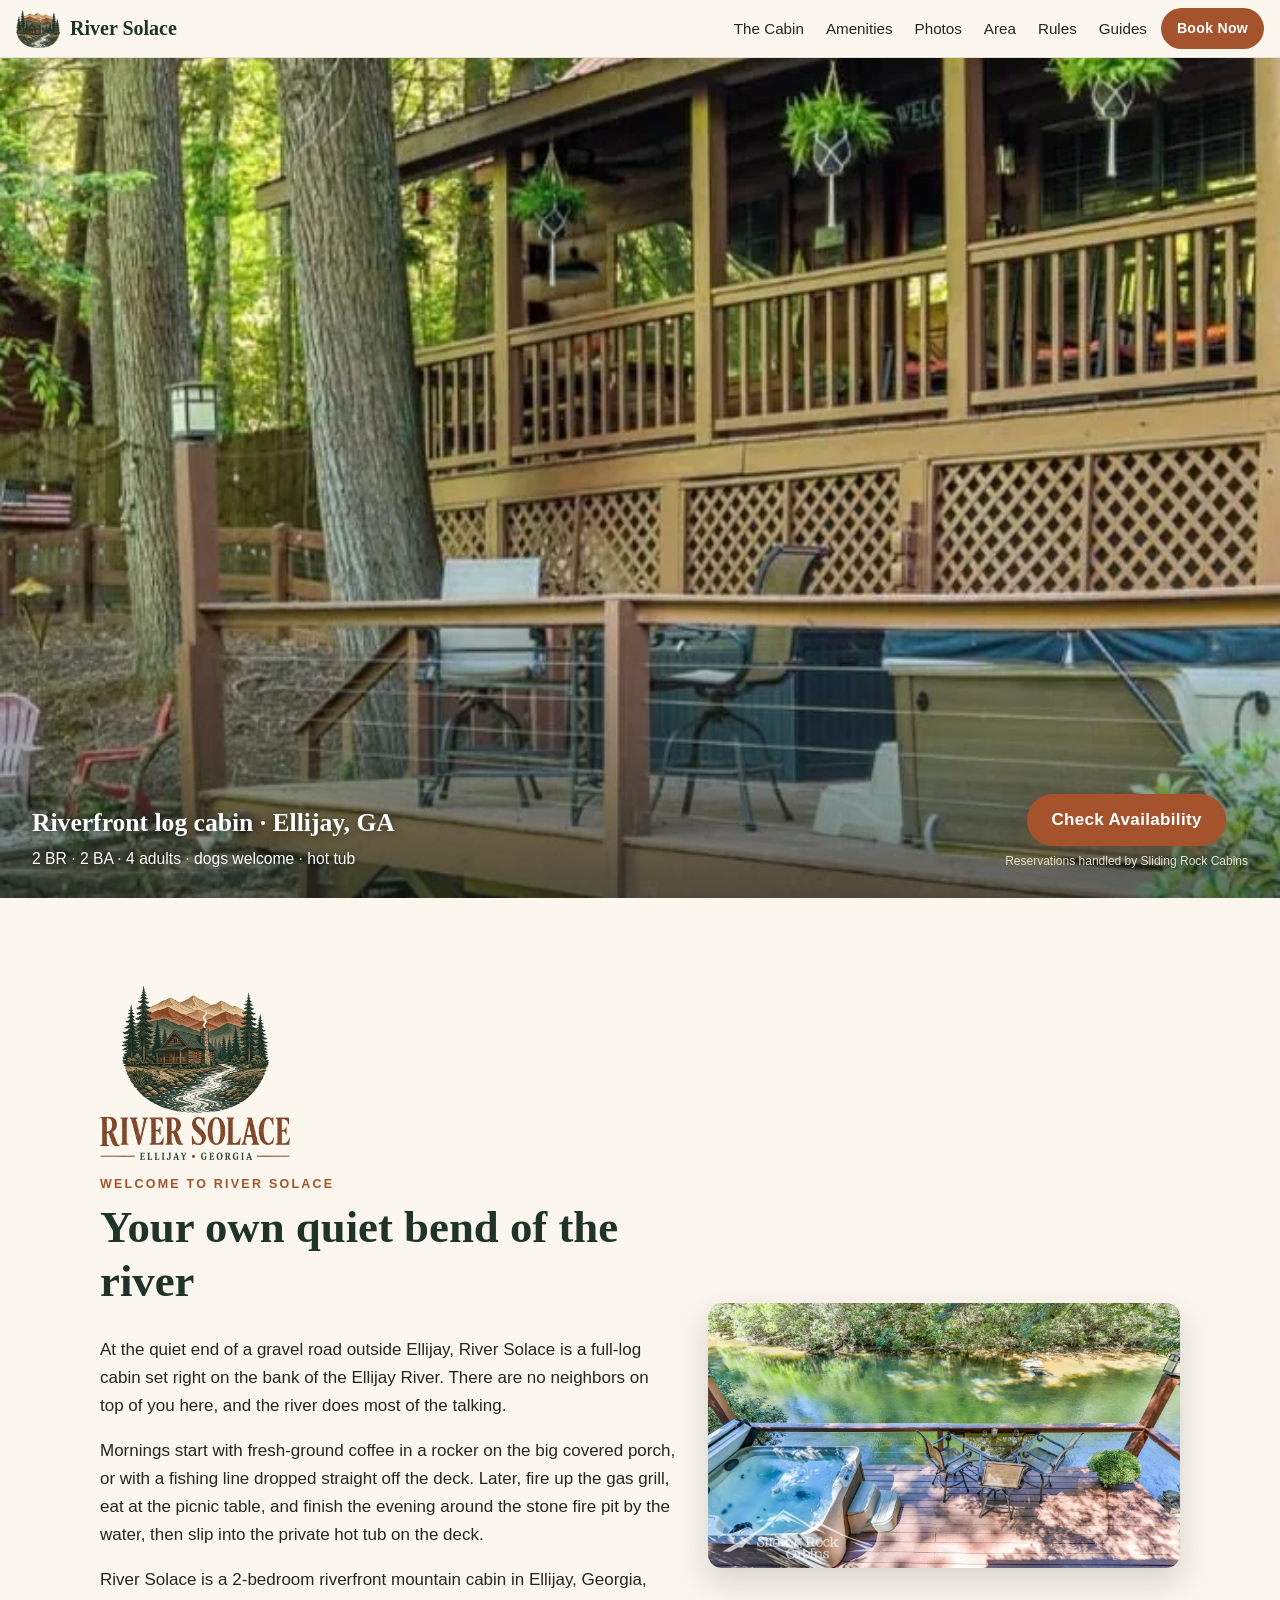
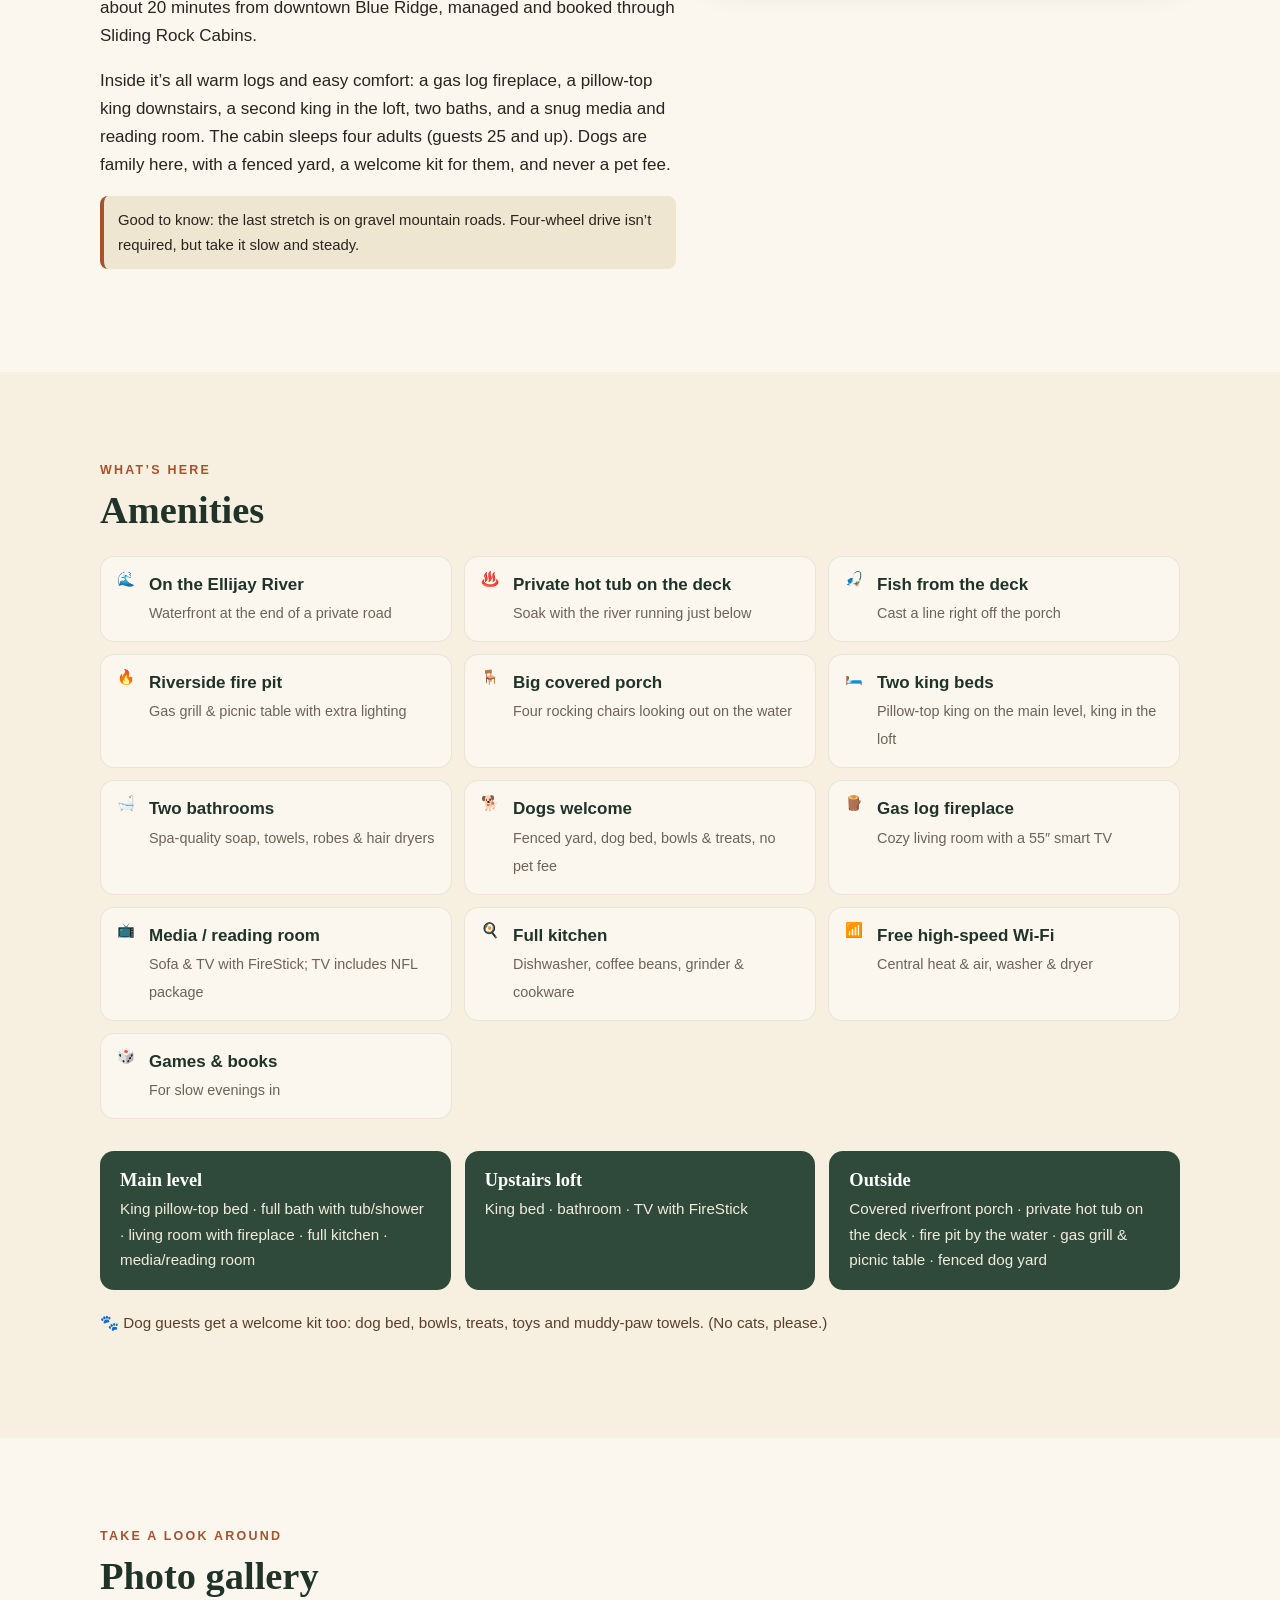
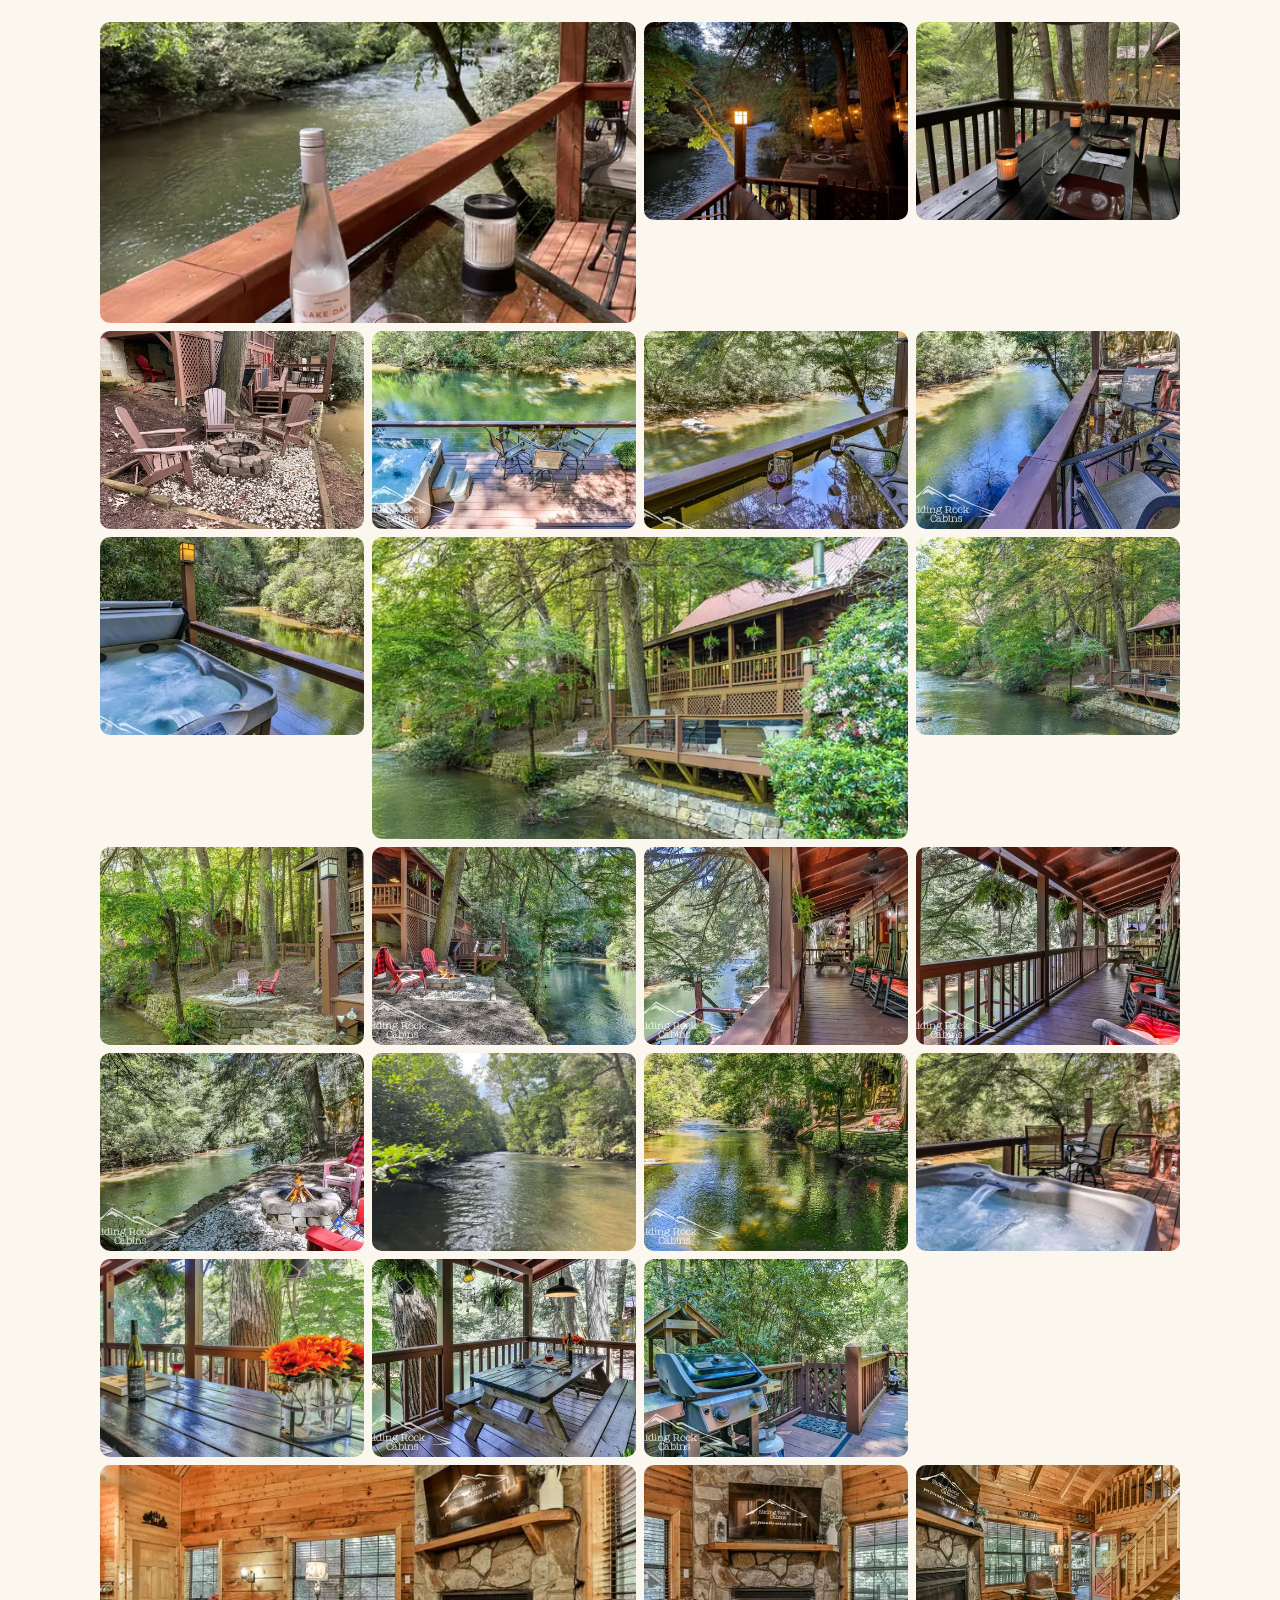
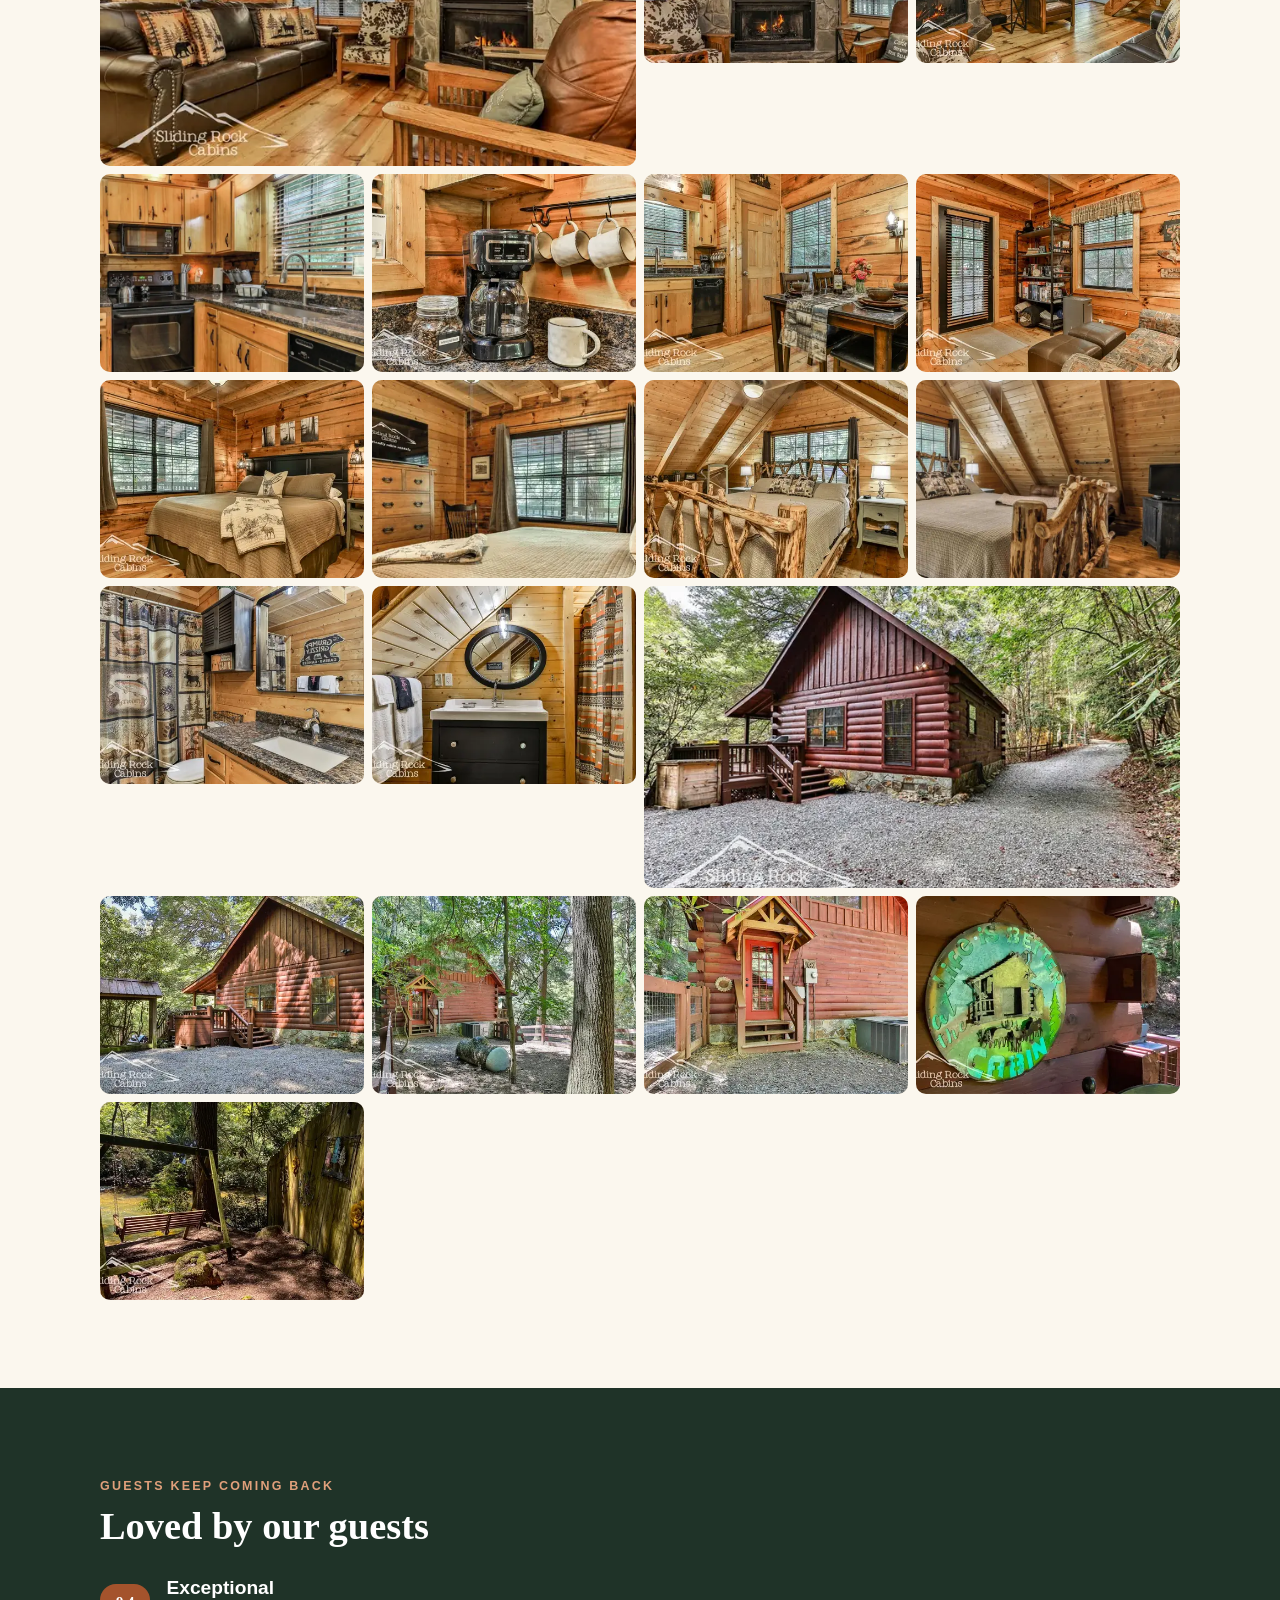
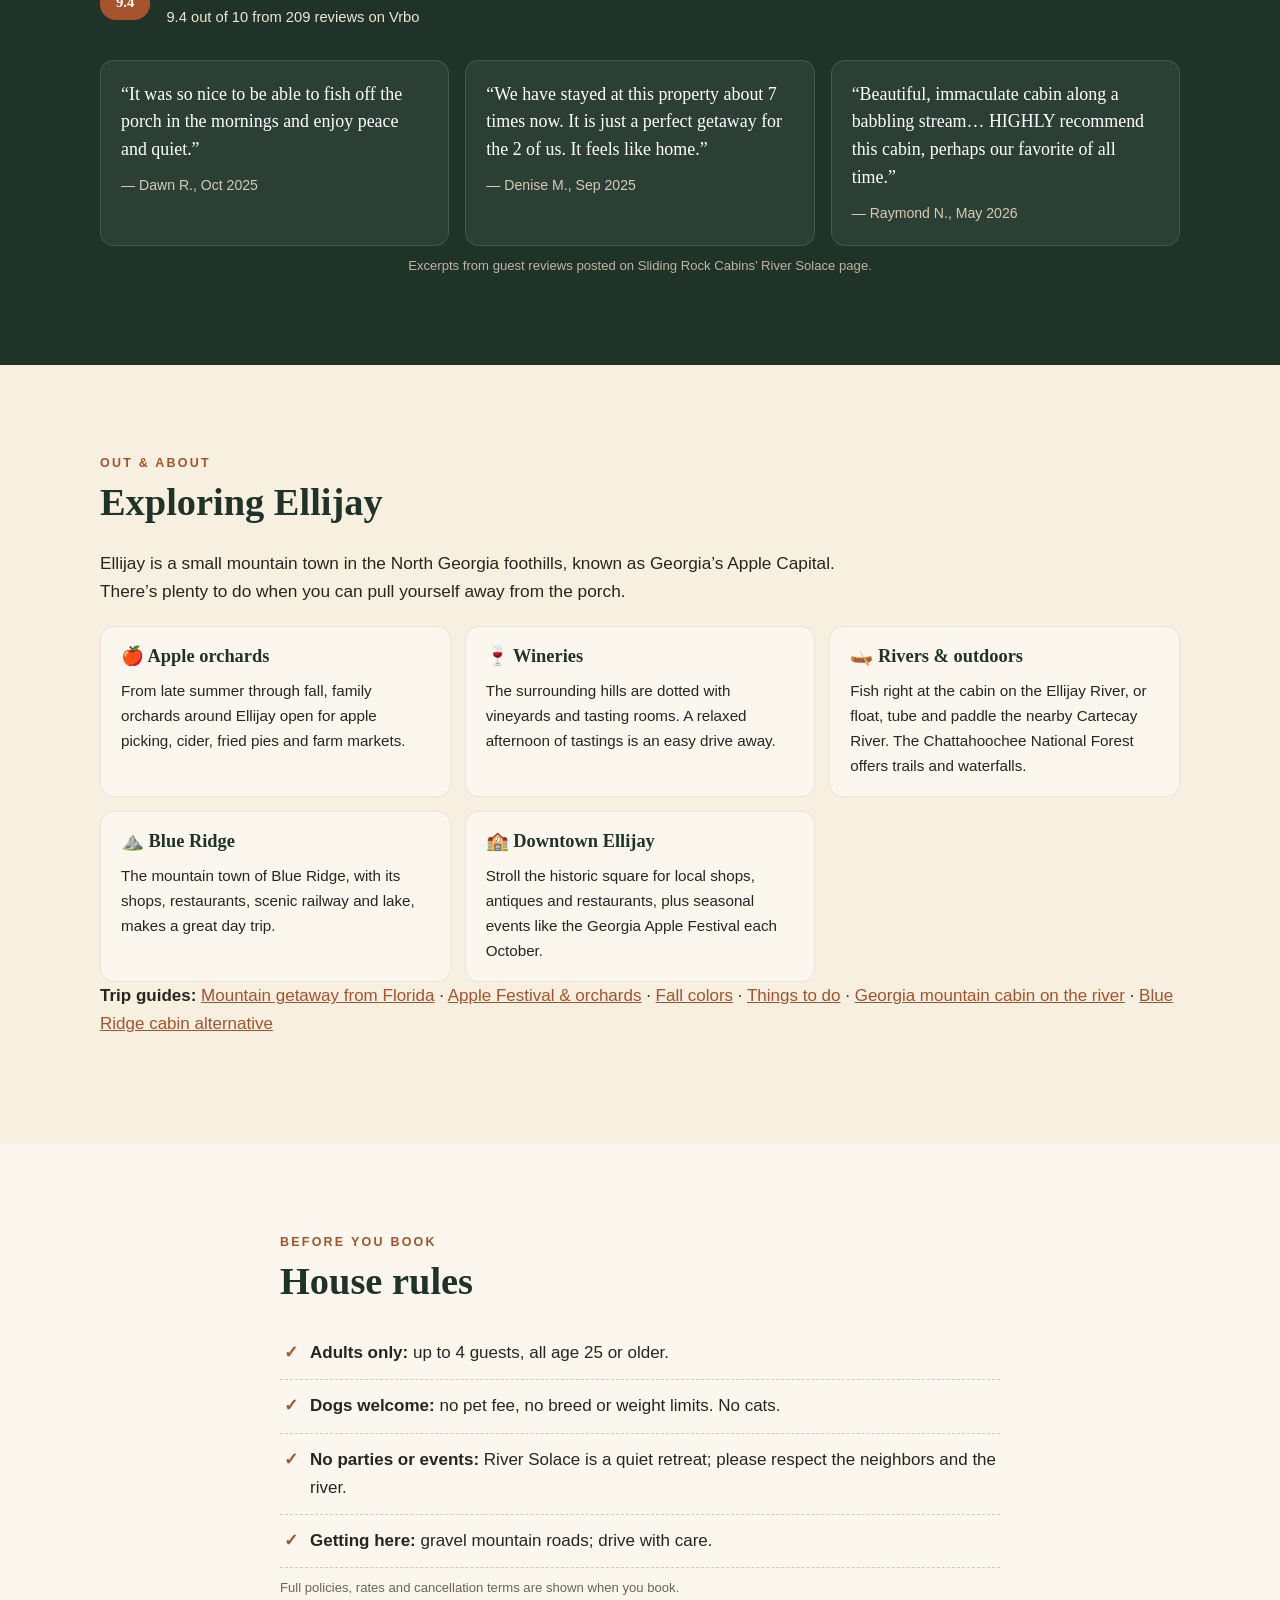
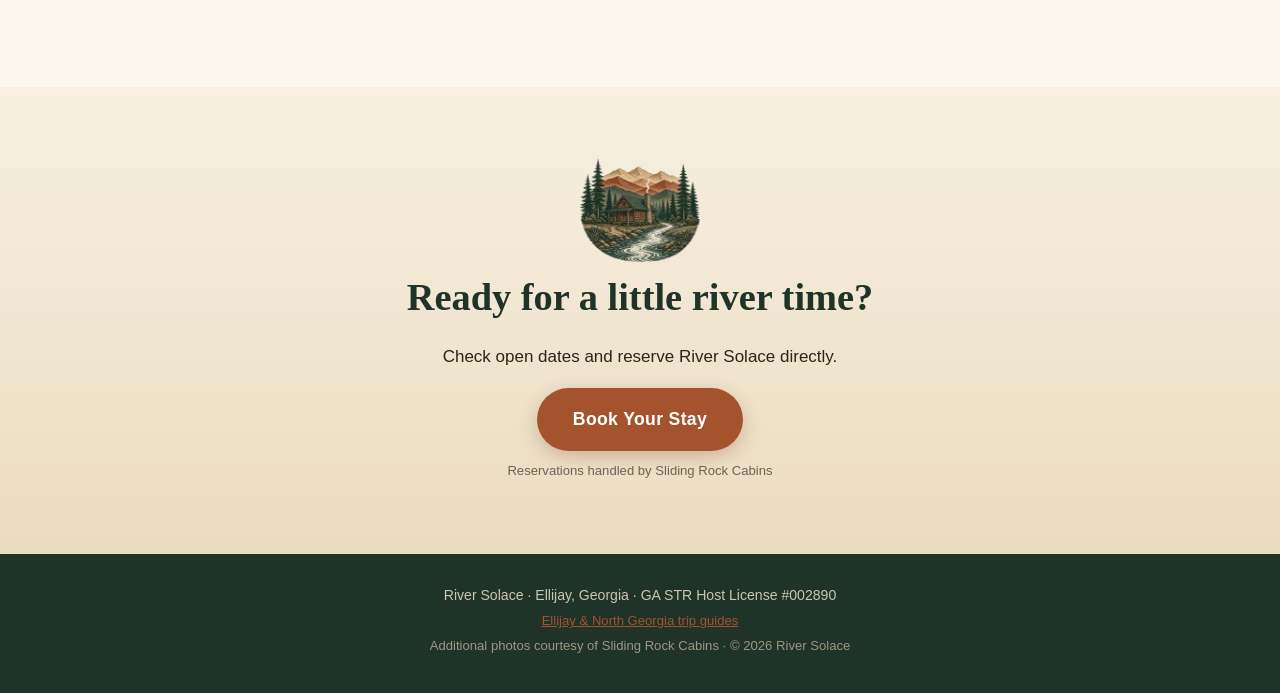
==== commit 6a4e17a2: "Brand + Blue Ridge alternative guide, mountain river cabin retitle" ====
--- a/index.html
+++ b/index.html
@@ -4,7 +4,7 @@
 <meta charset="utf-8">
 <meta name="viewport" content="width=device-width, initial-scale=1, viewport-fit=cover">
 <meta name="robots" content="index, follow, max-image-preview:large">
-<title>River Solace | Dog-Friendly Riverfront Log Cabin in Ellijay, GA</title>
+<title>River Solace | Riverfront Cabin in Ellijay, GA near Blue Ridge | Hot Tub</title>
 <meta name="description" content="River Solace is a private, adults-only 2-bedroom, 2-bath log cabin on the Ellijay River in North Georgia. Private hot tub on the deck, riverside fire pit, fishing from the deck, and dogs welcome with no pet fee.">
 <link rel="canonical" href="https://stayatriversolace.com/">
 <meta name="theme-color" content="#2f4a3a">
@@ -27,7 +27,7 @@
 <link rel="preload" as="image" href="img/hero-mobile.webp" media="(max-width: 767px)">
 <link rel="preload" as="image" href="img/hero-desktop.webp" media="(min-width: 768px)">
 <link rel="stylesheet" href="styles.css">
-<script type="application/ld+json">{"@context": "https://schema.org", "@type": "VacationRental", "name": "River Solace", "description": "Private, adults-only, dog-friendly 2-bedroom, 2-bath log cabin on the Ellijay River with a private hot tub on the deck and a riverside fire pit.", "image": "https://stayatriversolace.com/img/og-image.jpg", "url": "https://stayatriversolace.com/", "address": {"@type": "PostalAddress", "addressLocality": "Ellijay", "addressRegion": "GA", "addressCountry": "US"}, "containsPlace": {"@type": "Accommodation", "numberOfBedrooms": 2, "numberOfBathroomsTotal": 2, "occupancy": {"@type": "QuantitativeValue", "maxValue": 4}}, "petsAllowed": true, "amenityFeature": [{"@type": "LocationFeatureSpecification", "name": "Private hot tub", "value": true}, {"@type": "LocationFeatureSpecification", "name": "Riverfront", "value": true}, {"@type": "LocationFeatureSpecification", "name": "Fire pit", "value": true}, {"@type": "LocationFeatureSpecification", "name": "Covered porch", "value": true}, {"@type": "LocationFeatureSpecification", "name": "Gas grill", "value": true}, {"@type": "LocationFeatureSpecification", "name": "Fireplace", "value": true}, {"@type": "LocationFeatureSpecification", "name": "Free Wi-Fi", "value": true}, {"@type": "LocationFeatureSpecification", "name": "Full kitchen", "value": true}, {"@type": "LocationFeatureSpecification", "name": "Washer and dryer", "value": true}]}</script>
+<script type="application/ld+json">{"@context": "https://schema.org", "@type": "VacationRental", "name": "River Solace", "alternateName": ["River Solace Cabin", "River Solace Ellijay"], "description": "Private, adults-only, dog-friendly 2-bedroom, 2-bath log cabin on the Ellijay River with a private hot tub on the deck and a riverside fire pit.", "image": "https://stayatriversolace.com/img/og-image.jpg", "url": "https://stayatriversolace.com/", "address": {"@type": "PostalAddress", "addressLocality": "Ellijay", "addressRegion": "GA", "addressCountry": "US"}, "containsPlace": {"@type": "Accommodation", "numberOfBedrooms": 2, "numberOfBathroomsTotal": 2, "occupancy": {"@type": "QuantitativeValue", "maxValue": 4}}, "petsAllowed": true, "amenityFeature": [{"@type": "LocationFeatureSpecification", "name": "Private hot tub", "value": true}, {"@type": "LocationFeatureSpecification", "name": "Riverfront", "value": true}, {"@type": "LocationFeatureSpecification", "name": "Fire pit", "value": true}, {"@type": "LocationFeatureSpecification", "name": "Covered porch", "value": true}, {"@type": "LocationFeatureSpecification", "name": "Gas grill", "value": true}, {"@type": "LocationFeatureSpecification", "name": "Fireplace", "value": true}, {"@type": "LocationFeatureSpecification", "name": "Free Wi-Fi", "value": true}, {"@type": "LocationFeatureSpecification", "name": "Full kitchen", "value": true}, {"@type": "LocationFeatureSpecification", "name": "Washer and dryer", "value": true}]}</script>
 </head>
 <body>
 <header class="topbar" id="top">
@@ -69,6 +69,7 @@
       <h1>Your own quiet bend of the river</h1>
       <p>At the quiet end of a gravel road outside Ellijay, River Solace is a full-log cabin set right on the bank of the Ellijay River. There are no neighbors on top of you here, and the river does most of the talking.</p>
       <p>Mornings start with fresh-ground coffee in a rocker on the big covered porch, or with a fishing line dropped straight off the deck. Later, fire up the gas grill, eat at the picnic table, and finish the evening around the stone fire pit by the water, then slip into the private hot tub on the deck.</p>
+      <p>River Solace is a 2-bedroom riverfront mountain cabin in Ellijay, Georgia, about 20 minutes from downtown Blue Ridge, managed and booked through Sliding Rock Cabins.</p>
       <p>Inside it&rsquo;s all warm logs and easy comfort: a gas log fireplace, a pillow-top king downstairs, a second king in the loft, two baths, and a snug media and reading room. The cabin sleeps four adults (guests 25 and up). Dogs are family here, with a fenced yard, a welcome kit for them, and never a pet fee.</p>
       <p class="note">Good to know: the last stretch is on gravel mountain roads. Four-wheel drive isn&rsquo;t required, but take it slow and steady.</p>
     </div>
@@ -224,7 +225,7 @@
       <article><h3>&#9968;&#65039; Blue Ridge</h3><p>The mountain town of Blue Ridge, with its shops, restaurants, scenic railway and lake, makes a great day trip.</p></article>
       <article><h3>&#127979; Downtown Ellijay</h3><p>Stroll the historic square for local shops, antiques and restaurants, plus seasonal events like the Georgia Apple Festival each October.</p></article>
     </div>
-    <p class="guide-links"><strong>Trip guides:</strong> <a href="guides/florida-to-north-georgia-mountains/">Mountain getaway from Florida</a> &middot; <a href="guides/ellijay-apple-festival-orchards/">Apple Festival &amp; orchards</a> &middot; <a href="guides/fall-colors-ellijay/">Fall colors</a> &middot; <a href="guides/things-to-do-ellijay-blue-ridge/">Things to do</a> &middot; <a href="guides/riverfront-cabin-hot-tub-north-georgia/">Riverfront cabin with hot tub</a></p>
+    <p class="guide-links"><strong>Trip guides:</strong> <a href="guides/florida-to-north-georgia-mountains/">Mountain getaway from Florida</a> &middot; <a href="guides/ellijay-apple-festival-orchards/">Apple Festival &amp; orchards</a> &middot; <a href="guides/fall-colors-ellijay/">Fall colors</a> &middot; <a href="guides/things-to-do-ellijay-blue-ridge/">Things to do</a> &middot; <a href="guides/riverfront-cabin-hot-tub-north-georgia/">Georgia mountain cabin on the river</a> &middot; <a href="guides/blue-ridge-ga-cabin-alternative-ellijay/">Blue Ridge cabin alternative</a></p>
   </div>
 </section>
 
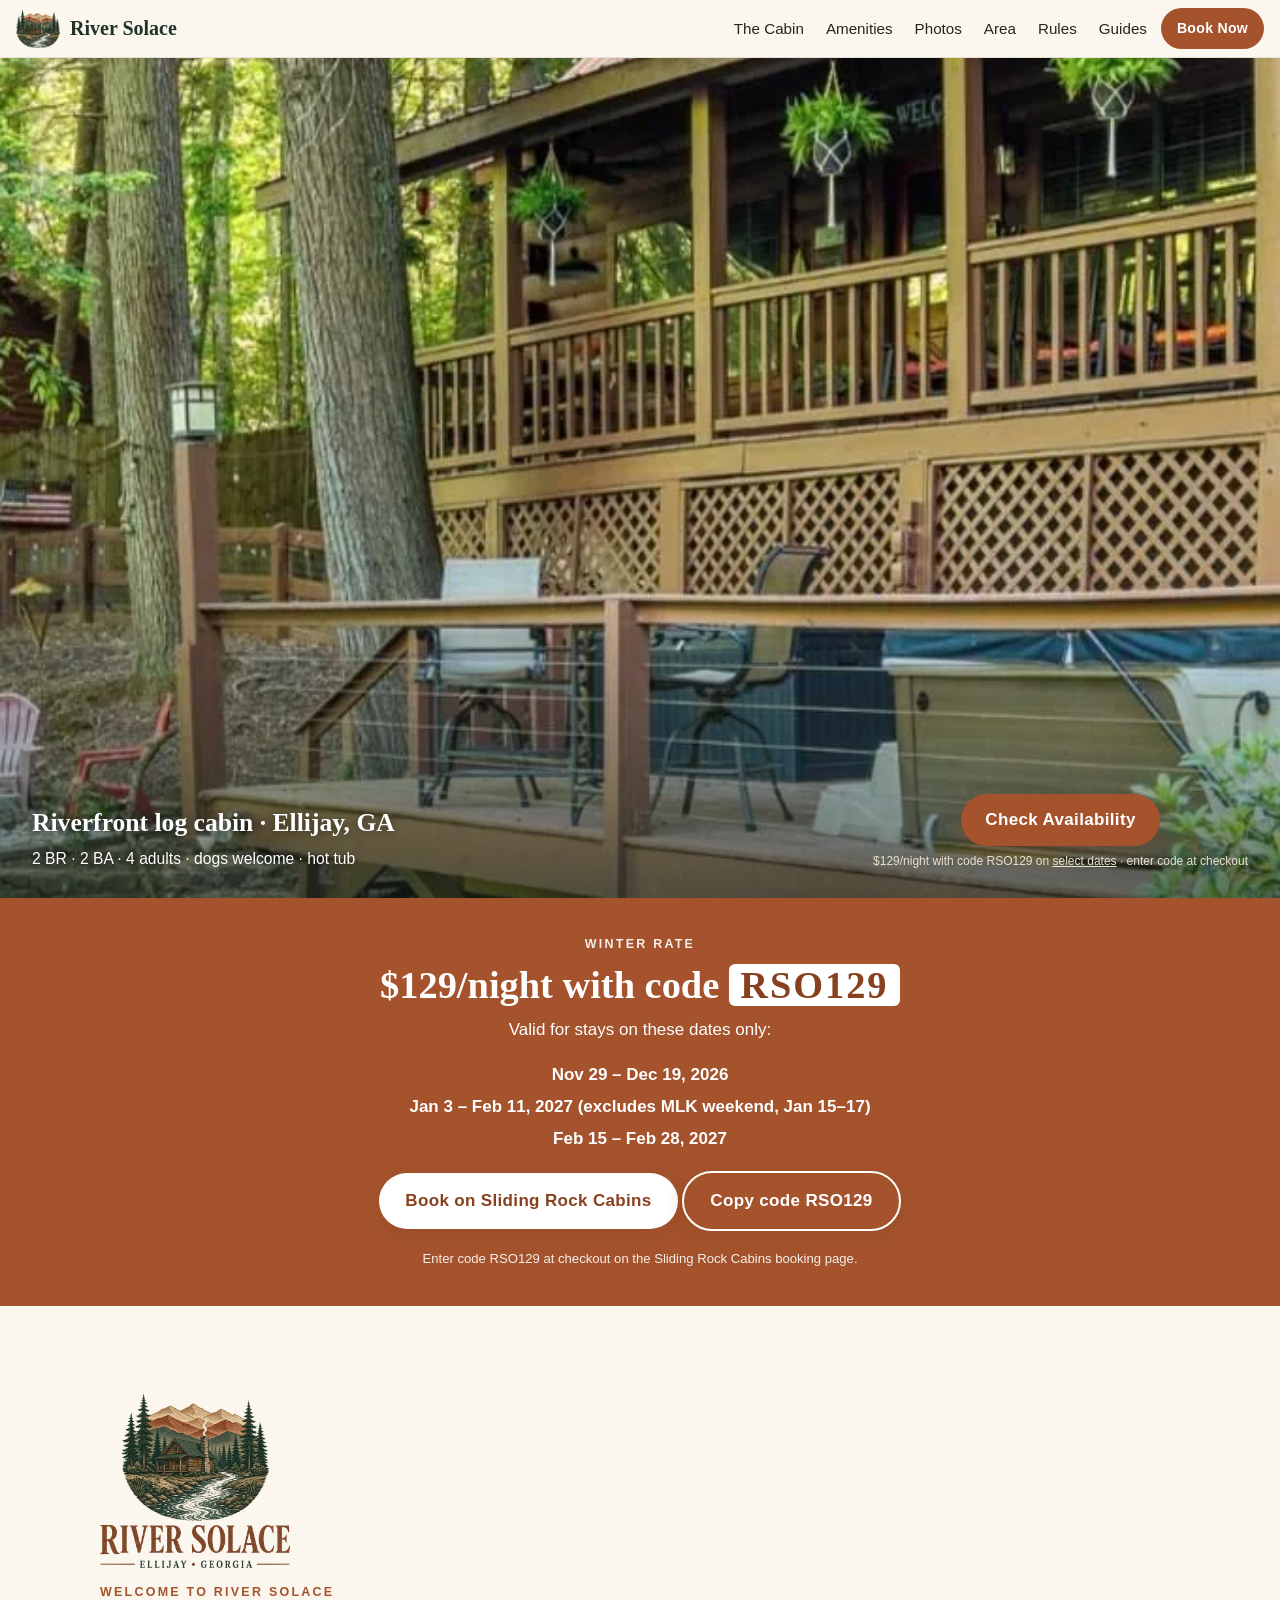
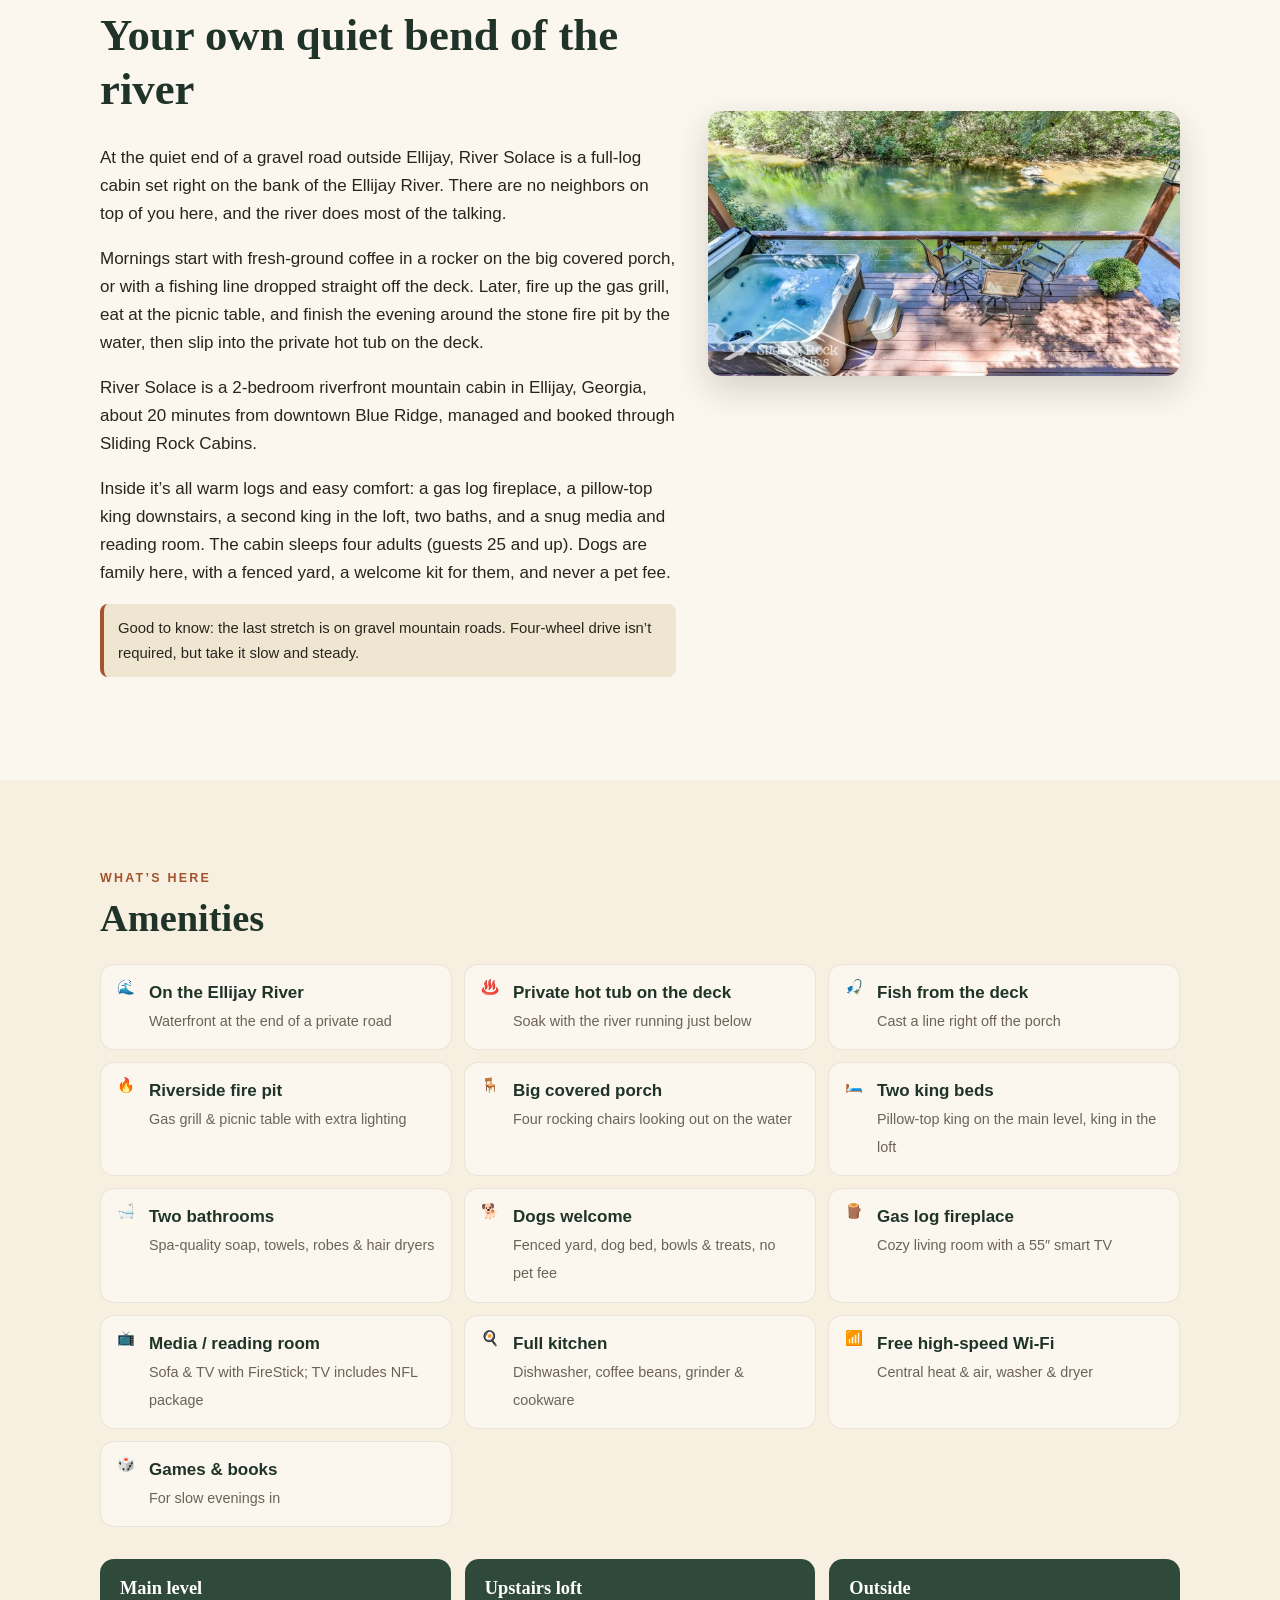
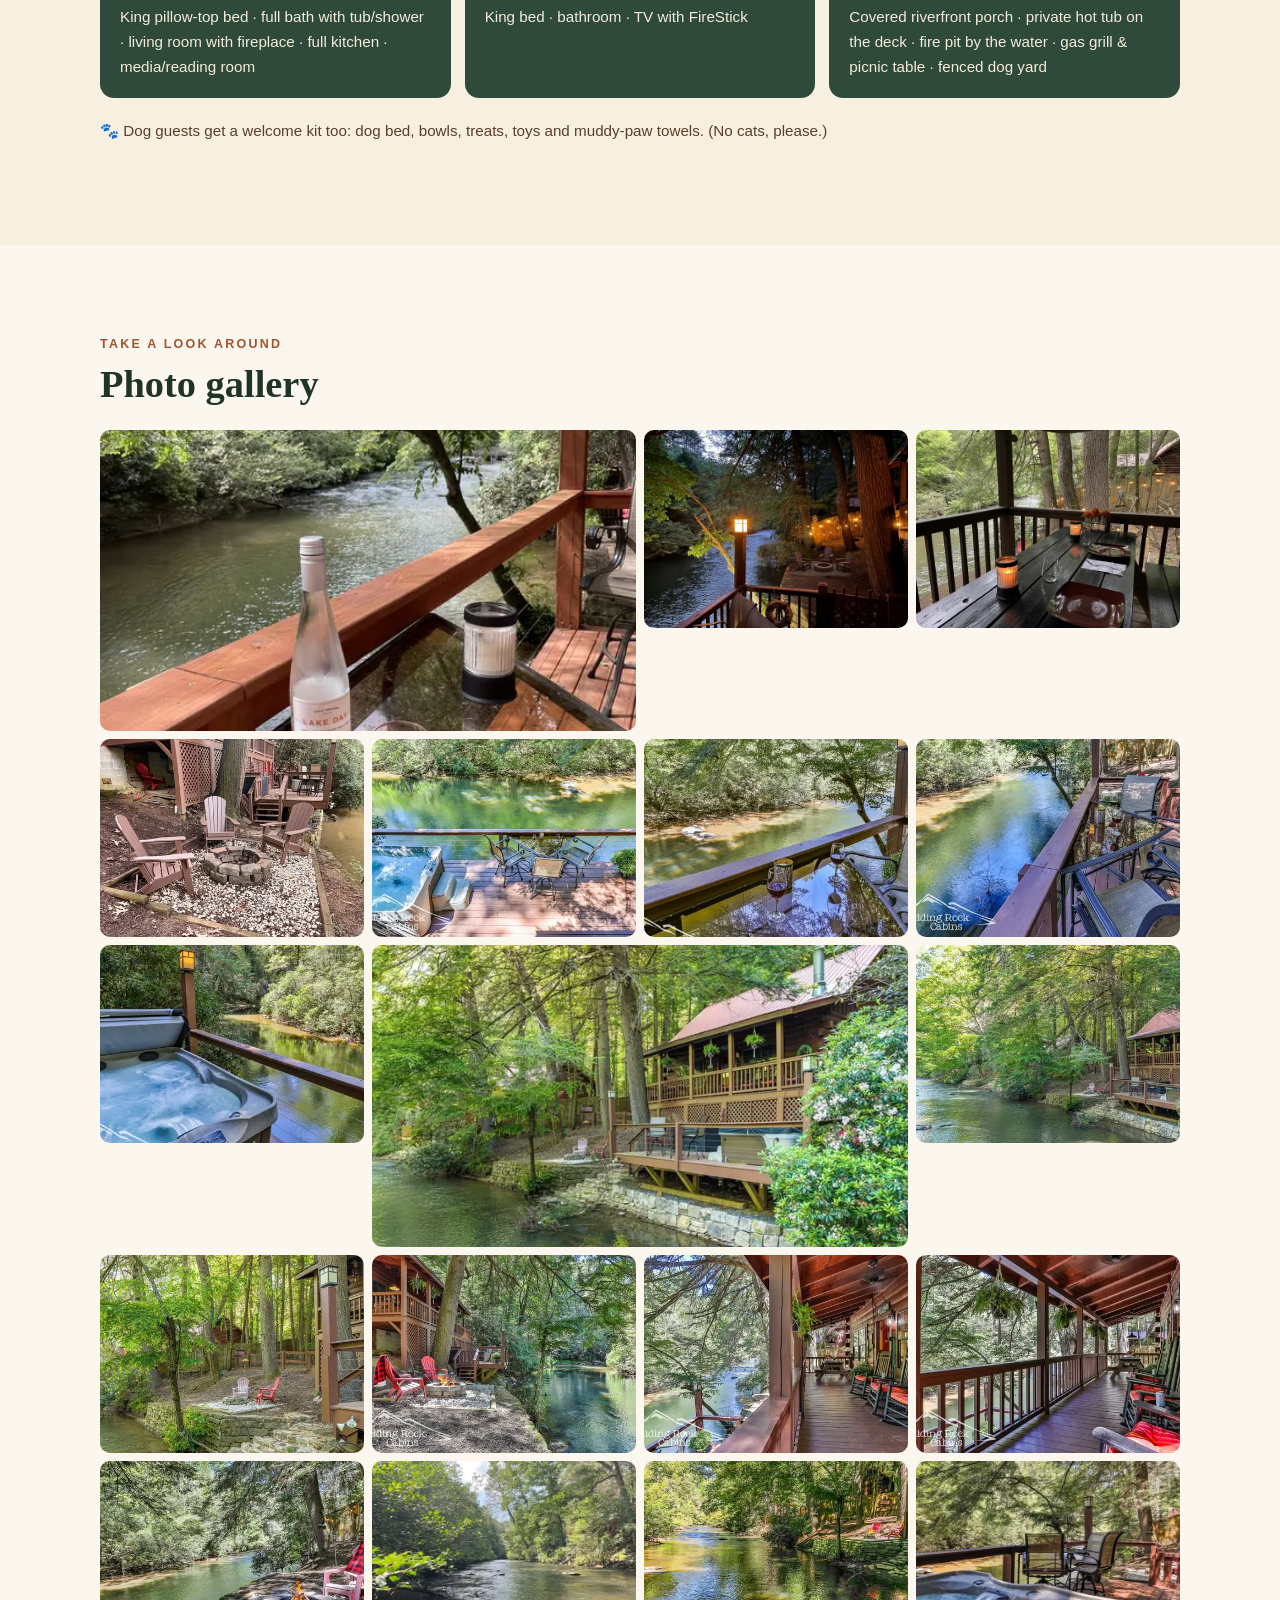
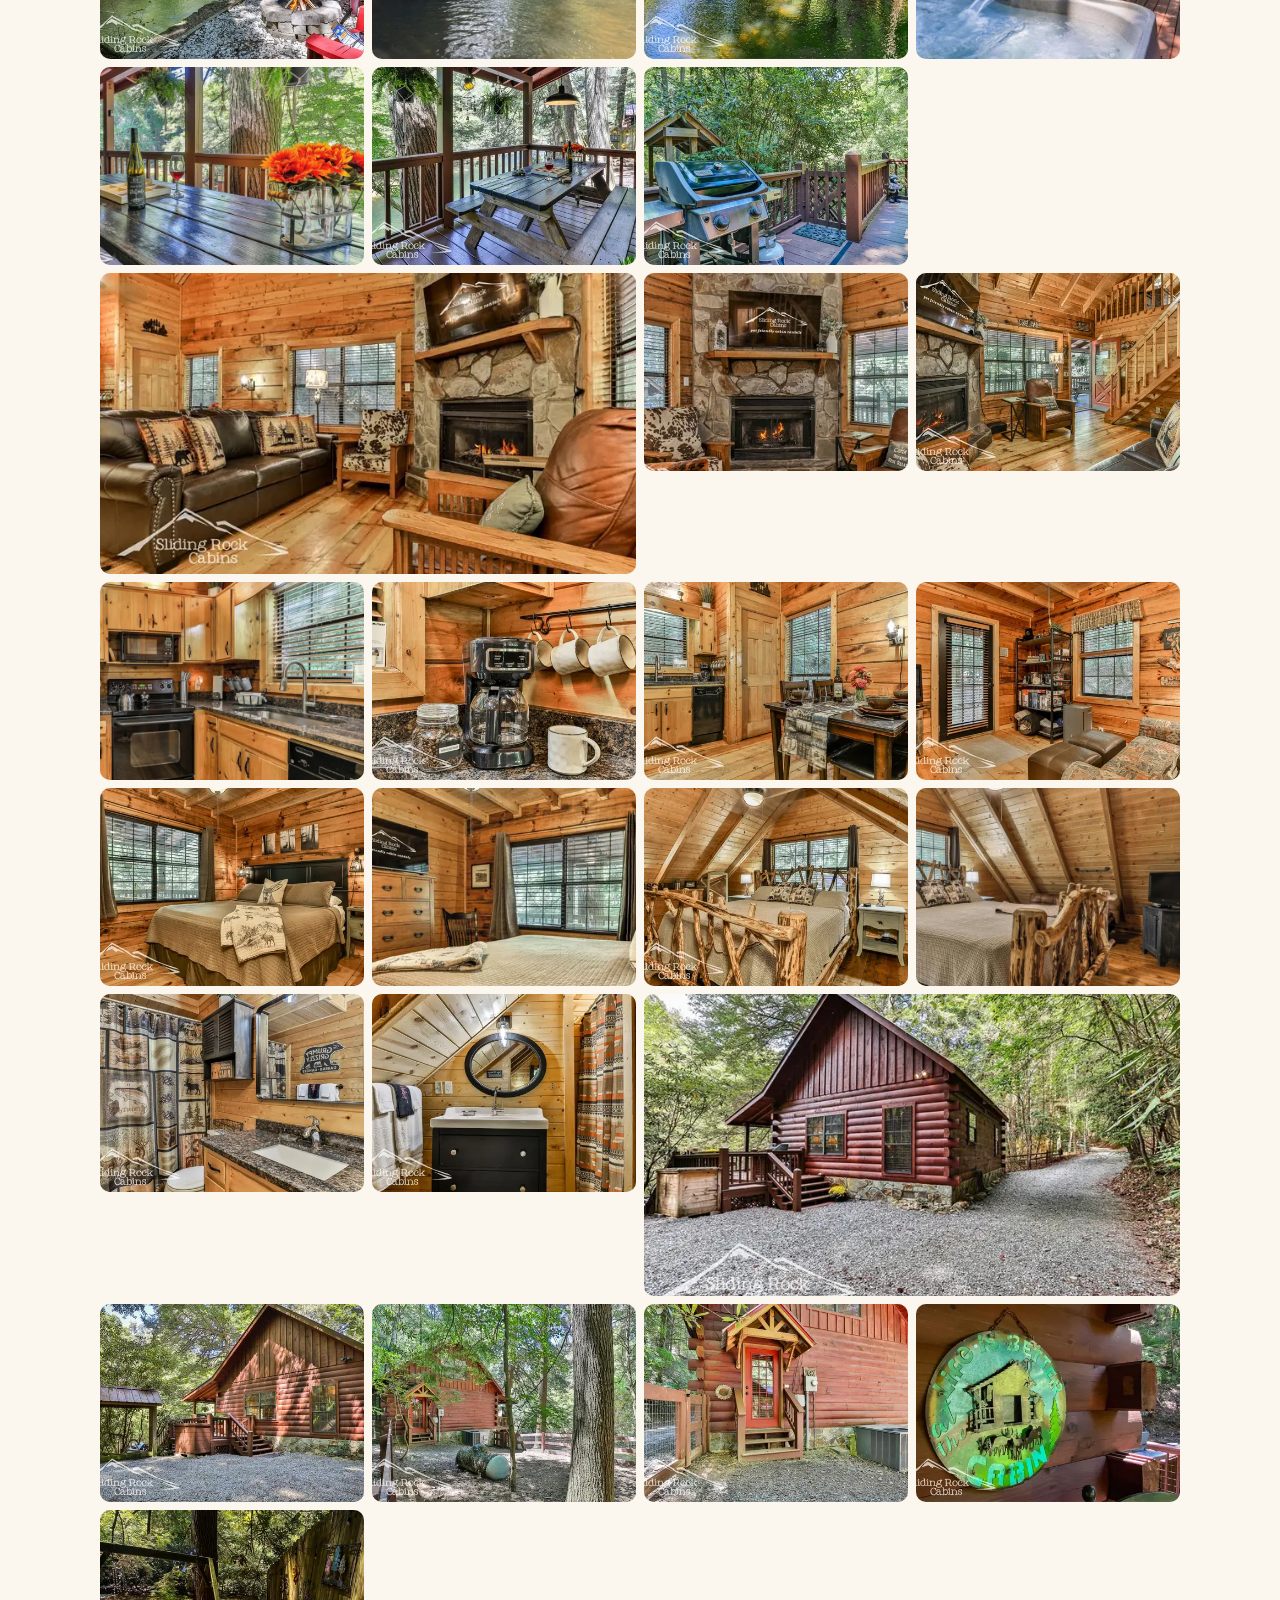
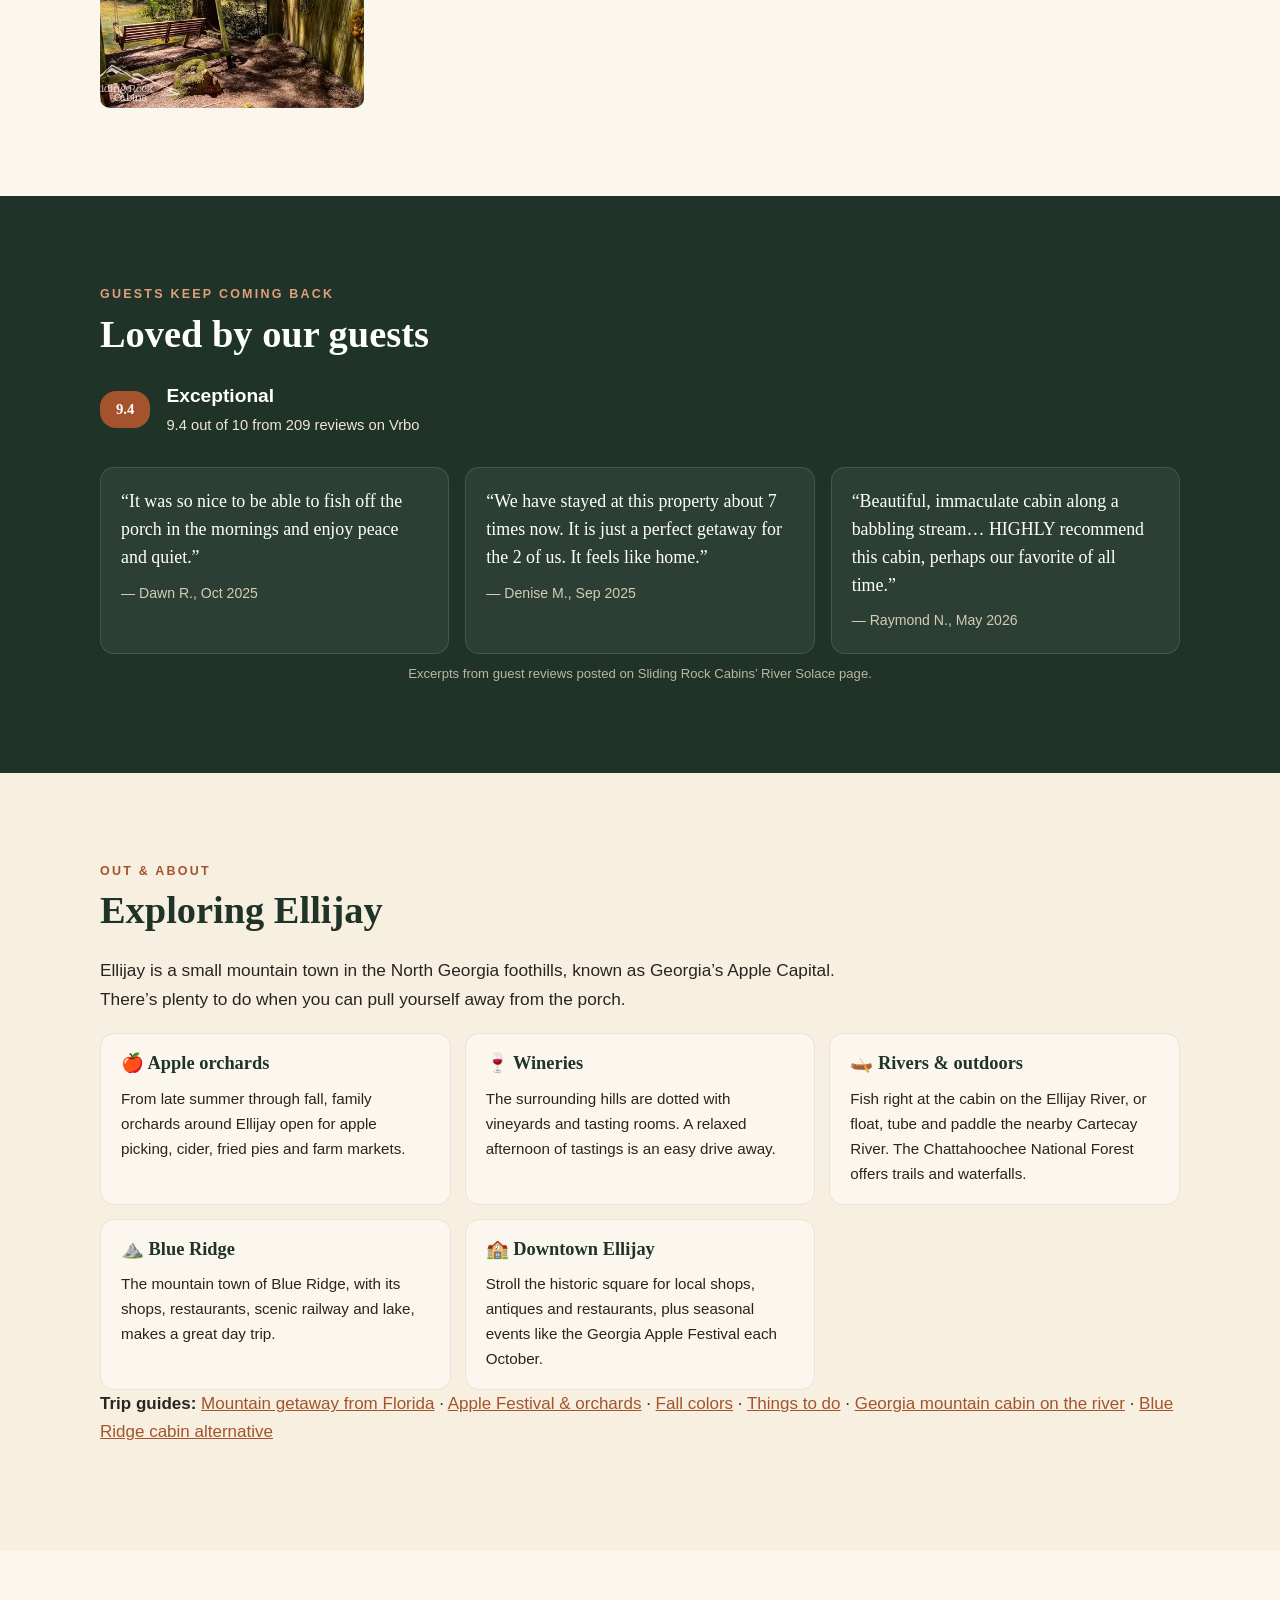
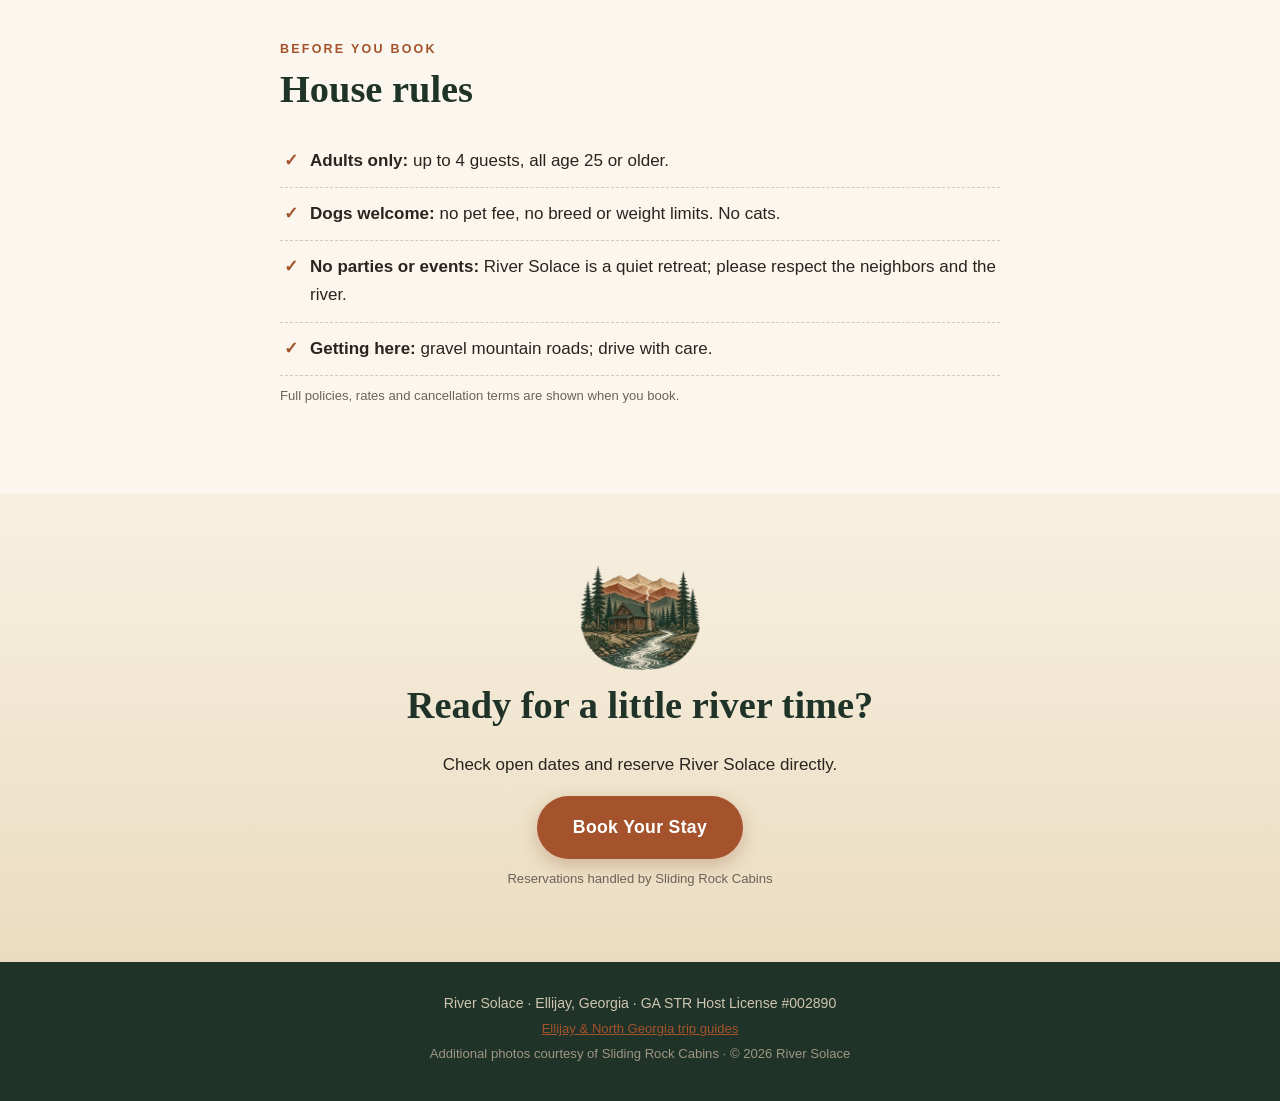
==== commit b8c4d0d4: "Add RSO129 $129/night promo; route Book buttons to Sliding Rock River Solace page" ====
--- a/index.html
+++ b/index.html
@@ -38,7 +38,7 @@
   <nav class="nav" aria-label="Sections">
     <a href="#stay">The Cabin</a><a href="#amenities">Amenities</a><a href="#gallery">Photos</a><a href="#area">Area</a><a href="#rules">Rules</a><a href="guides/">Guides</a>
   </nav>
-  <a class="btn btn-sm" href="https://bookings-slidingrockcabins.escapia.com/Unit/Details/31096#availTab" target="_blank" rel="noopener">Book Now</a>
+  <a class="btn btn-sm" href="https://slidingrockcabins.com/property-item/river-solace-pet-friendly-adults-only-riverfront-cabin-rental/" target="_blank" rel="noopener">Book Now</a>
 </header>
 
 <section class="hero">
@@ -54,9 +54,24 @@
       <p class="hero-sub">2 BR &middot; 2 BA &middot; 4 adults &middot; dogs welcome &middot; hot tub</p>
     </div>
     <div class="hero-cta">
-      <a class="btn btn-hero" href="https://bookings-slidingrockcabins.escapia.com/Unit/Details/31096#availTab" target="_blank" rel="noopener">Check Availability</a>
-      <span class="fine hero-fine">Reservations handled by Sliding Rock Cabins</span>
-    </div>
+      <a class="btn btn-hero" href="https://slidingrockcabins.com/property-item/river-solace-pet-friendly-adults-only-riverfront-cabin-rental/" target="_blank" rel="noopener">Check Availability</a>
+      <span class="fine hero-fine">$129/night with code RSO129 on <a href="#offer">select dates</a> &middot; enter code at checkout</span>
+    </div>
+  </div>
+</section>
+
+<section class="promo" id="offer" aria-label="RSO129 offer">
+  <div class="wrap promo-inner">
+    <p class="eyebrow">Winter rate</p>
+    <h2>$129/night with code <span class="promo-code">RSO129</span></h2>
+    <p>Valid for stays on these dates only:</p>
+    <ul class="promo-dates">
+      <li>Nov 29 &ndash; Dec 19, 2026</li>
+      <li>Jan 3 &ndash; Feb 11, 2027 (excludes MLK weekend, Jan 15&ndash;17)</li>
+      <li>Feb 15 &ndash; Feb 28, 2027</li>
+    </ul>
+    <p class="promo-actions"><a class="btn" href="https://slidingrockcabins.com/property-item/river-solace-pet-friendly-adults-only-riverfront-cabin-rental/" target="_blank" rel="noopener">Book on Sliding Rock Cabins</a> <button type="button" class="btn btn-ghost copy-code" data-code="RSO129">Copy code RSO129</button></p>
+    <p class="fine">Enter code RSO129 at checkout on the Sliding Rock Cabins booking page.</p>
   </div>
 </section>
 
@@ -248,7 +263,7 @@
     <img src="logo/logo-emblem-256.webp" alt="" width="120" height="104" loading="lazy">
     <h2>Ready for a little river time?</h2>
     <p>Check open dates and reserve River Solace directly.</p>
-    <a class="btn btn-lg" href="https://bookings-slidingrockcabins.escapia.com/Unit/Details/31096#availTab" target="_blank" rel="noopener">Book Your Stay</a>
+    <a class="btn btn-lg" href="https://slidingrockcabins.com/property-item/river-solace-pet-friendly-adults-only-riverfront-cabin-rental/" target="_blank" rel="noopener">Book Your Stay</a>
     <p class="fine">Reservations handled by Sliding Rock Cabins</p>
   </div>
 </section>
@@ -260,7 +275,7 @@
   <p class="fine">Additional photos courtesy of Sliding Rock Cabins &middot; &copy; 2026 River Solace</p>
 </footer>
 
-<div class="mobile-book"><a class="btn btn-block" href="https://bookings-slidingrockcabins.escapia.com/Unit/Details/31096#availTab" target="_blank" rel="noopener">Check Availability</a></div>
+<div class="mobile-book"><a class="btn btn-block" href="https://slidingrockcabins.com/property-item/river-solace-pet-friendly-adults-only-riverfront-cabin-rental/" target="_blank" rel="noopener">Check Availability</a></div>
 
 <div class="lb" id="lb" role="dialog" aria-modal="true" aria-label="Photo viewer" hidden>
   <button class="lb-close" aria-label="Close">&times;</button>
--- a/styles.css
+++ b/styles.css
@@ -67,3 +67,9 @@
 @media (min-width:768px){body{padding-bottom:0}.mobile-book{display:none}.hero{height:calc(100vh - 60px);max-height:900px;min-height:520px;overflow:hidden}.hero-bg{position:absolute;inset:0;height:auto}.hero-bg img{object-position:50% 55%}.hero::after{content:"";position:absolute;left:0;right:0;bottom:0;height:34%;background:linear-gradient(180deg,rgba(20,30,24,0),rgba(20,30,24,.62))}.hero-bar{position:absolute;left:0;right:0;bottom:0;padding:22px 32px 26px;background:none}.hero-title{font-size:1.6rem;text-shadow:0 1px 8px rgba(0,0,0,.5)}.hero-sub{font-size:.98rem;color:#fff;text-shadow:0 1px 6px rgba(0,0,0,.6)}.hero-cta{display:block}.intro-logo{width:190px}}
 @media (min-width:960px){.nav{display:flex}.two-col{grid-template-columns:1.1fr .9fr;align-items:center}.amenities{grid-template-columns:repeat(3,1fr)}.layout{grid-template-columns:repeat(3,1fr)}.review-grid{grid-template-columns:repeat(3,1fr)}.cards{grid-template-columns:repeat(3,1fr)}.gallery{grid-template-columns:repeat(4,1fr)}.section{padding:88px 0}}
 @media (prefers-reduced-motion:reduce){html{scroll-behavior:auto}*{transition:none!important}}
+.promo{background:var(--rust);color:#fff;padding:36px 0;text-align:center}
+.promo h2{color:#fff;margin:.2em 0}.promo .eyebrow,.promo .fine{color:#fff;opacity:.9}
+.promo-code{background:#fff;color:var(--rust-d);padding:0 .3em;border-radius:6px;letter-spacing:.05em}
+.promo-dates{list-style:none;padding:0;margin:10px 0 18px;font-weight:600}.promo-dates li{margin:4px 0}
+.promo .btn{background:#fff;color:var(--rust-d)}.promo .btn-ghost{background:transparent;color:#fff;border:2px solid #fff;cursor:pointer;font:inherit;font-weight:700}
+.hero-fine a{color:inherit}
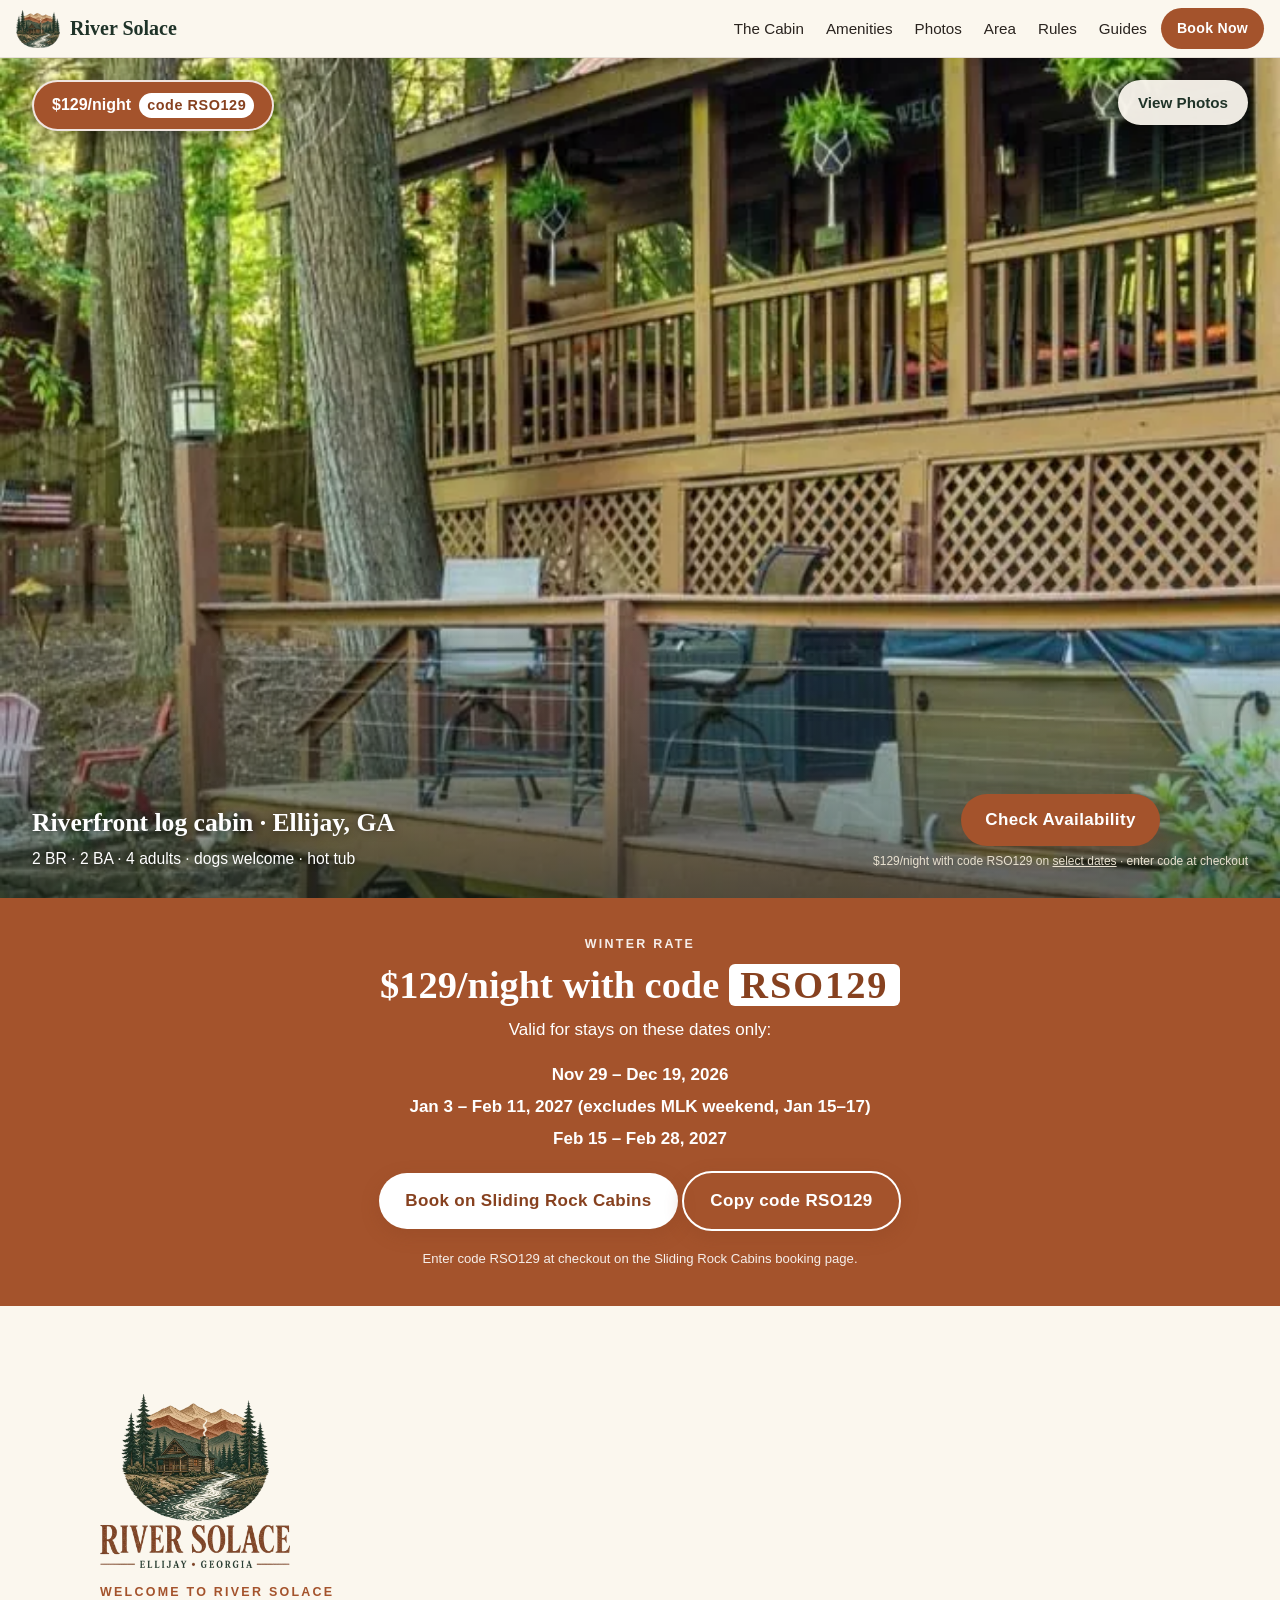
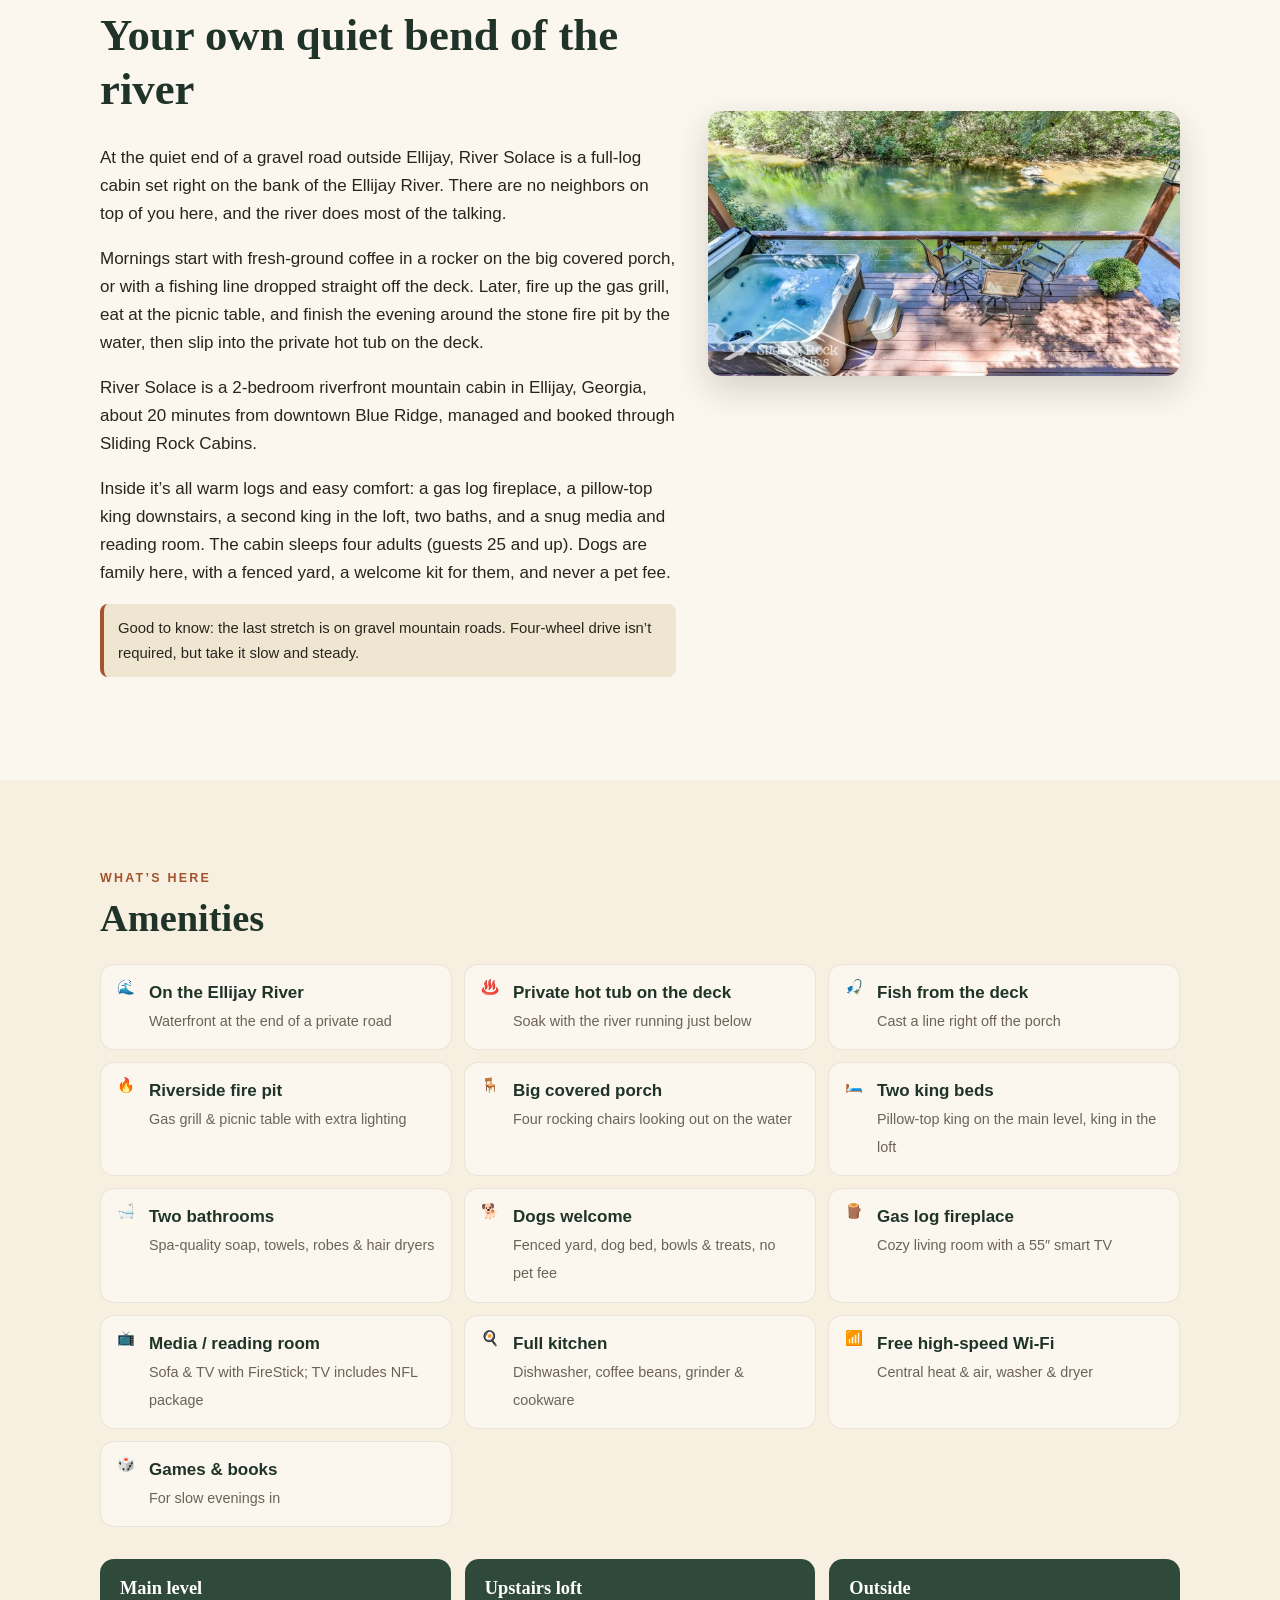
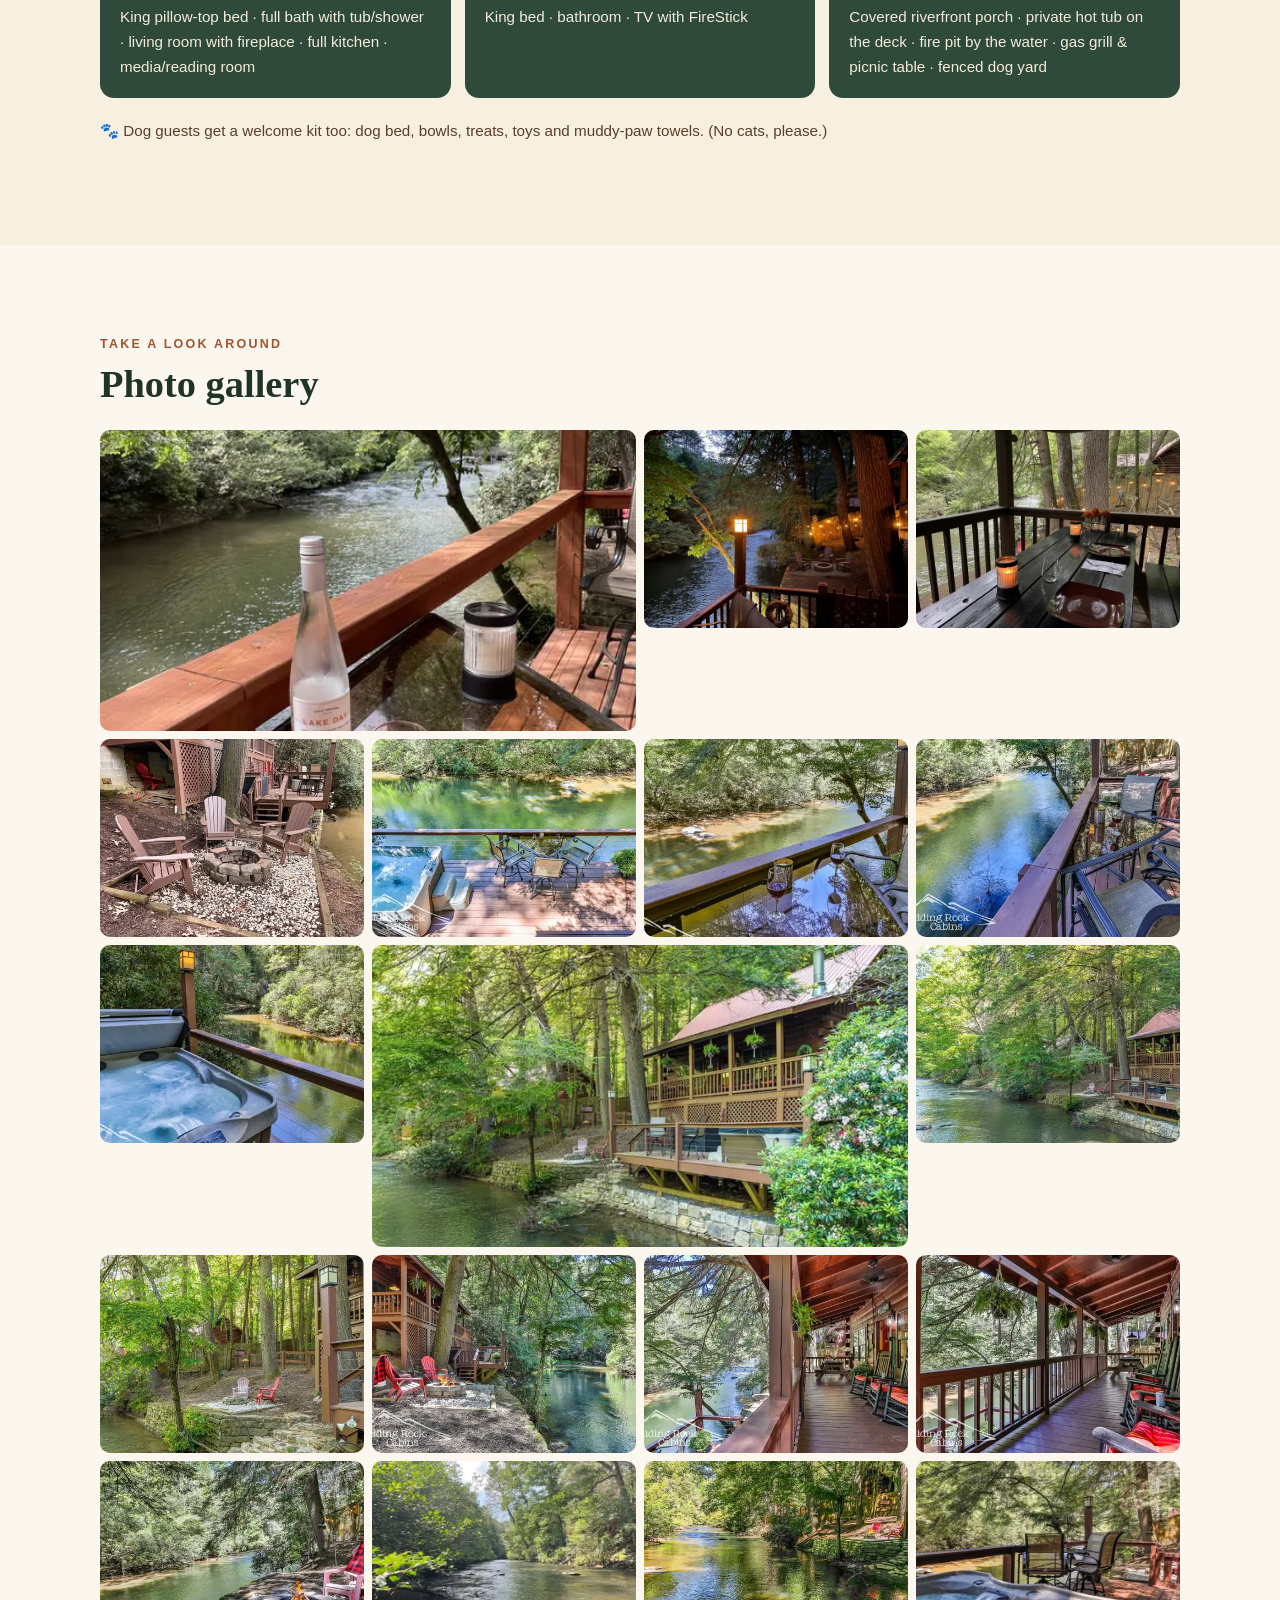
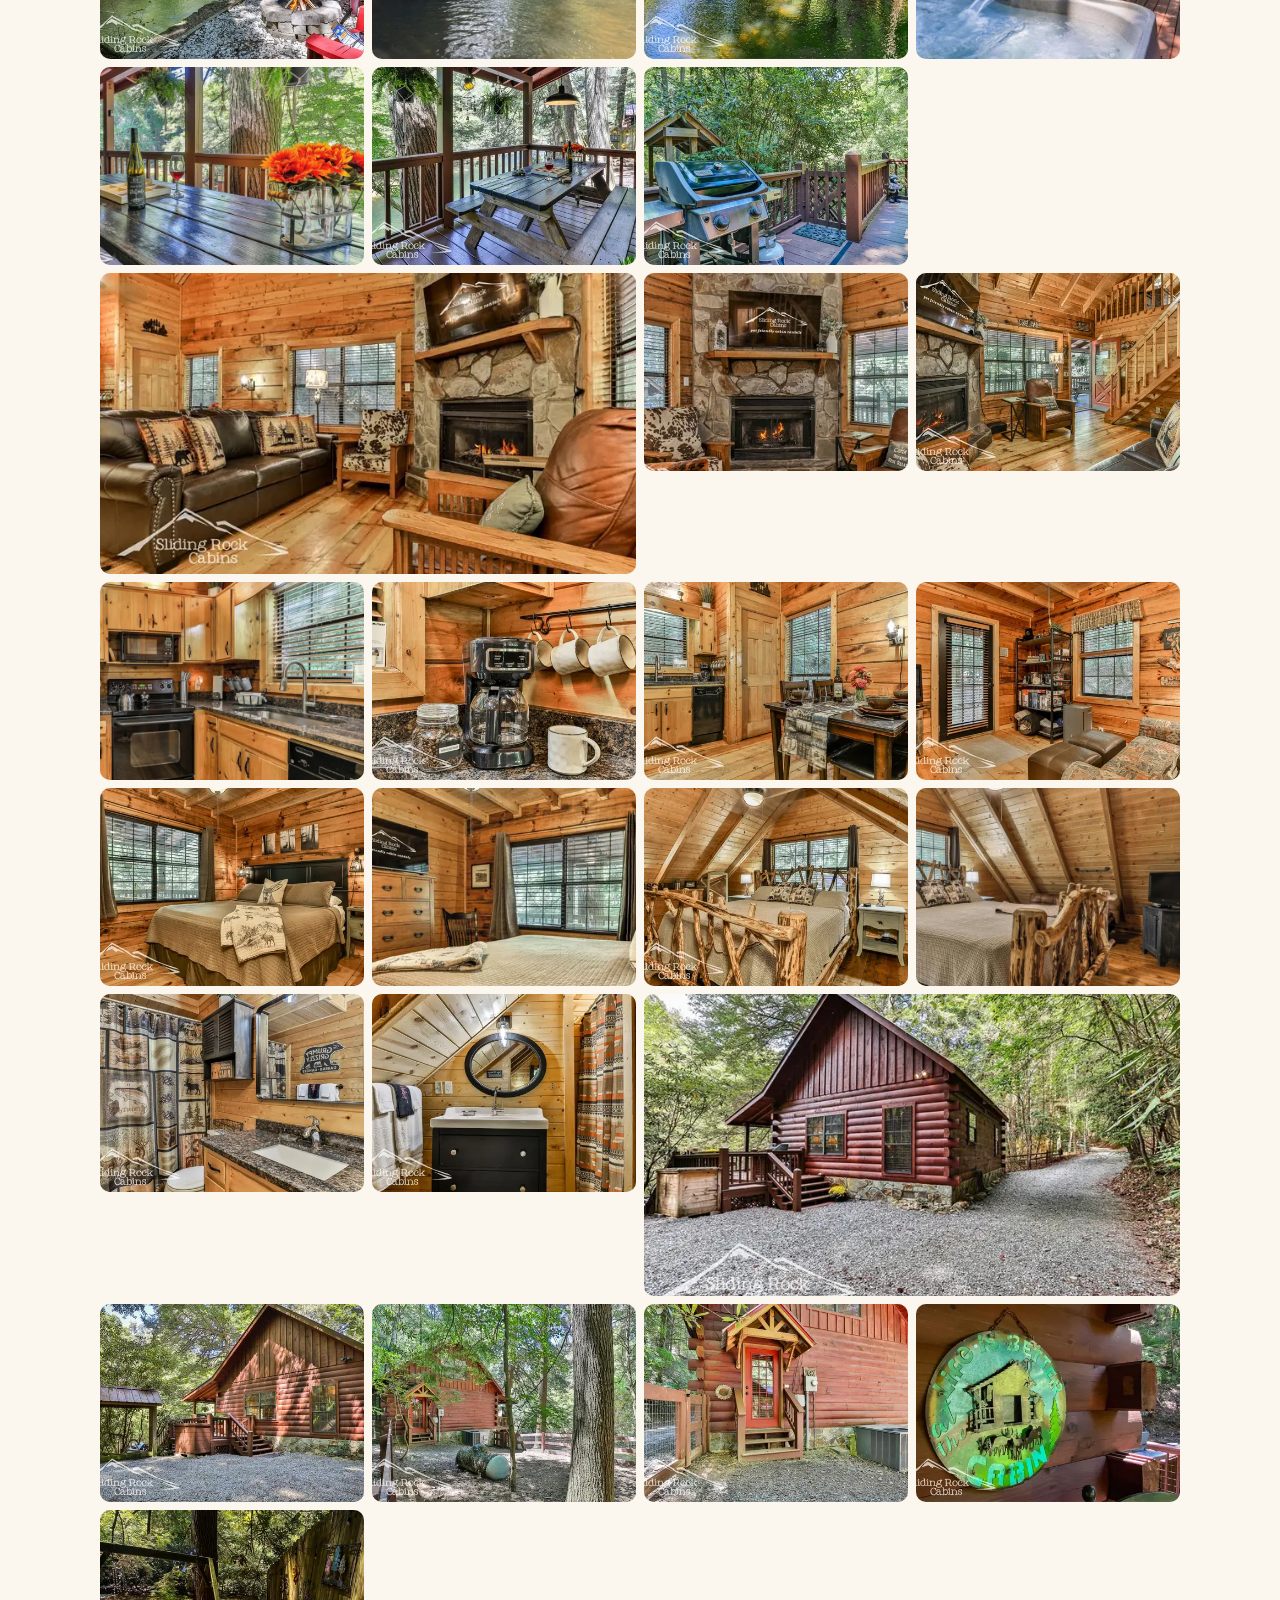
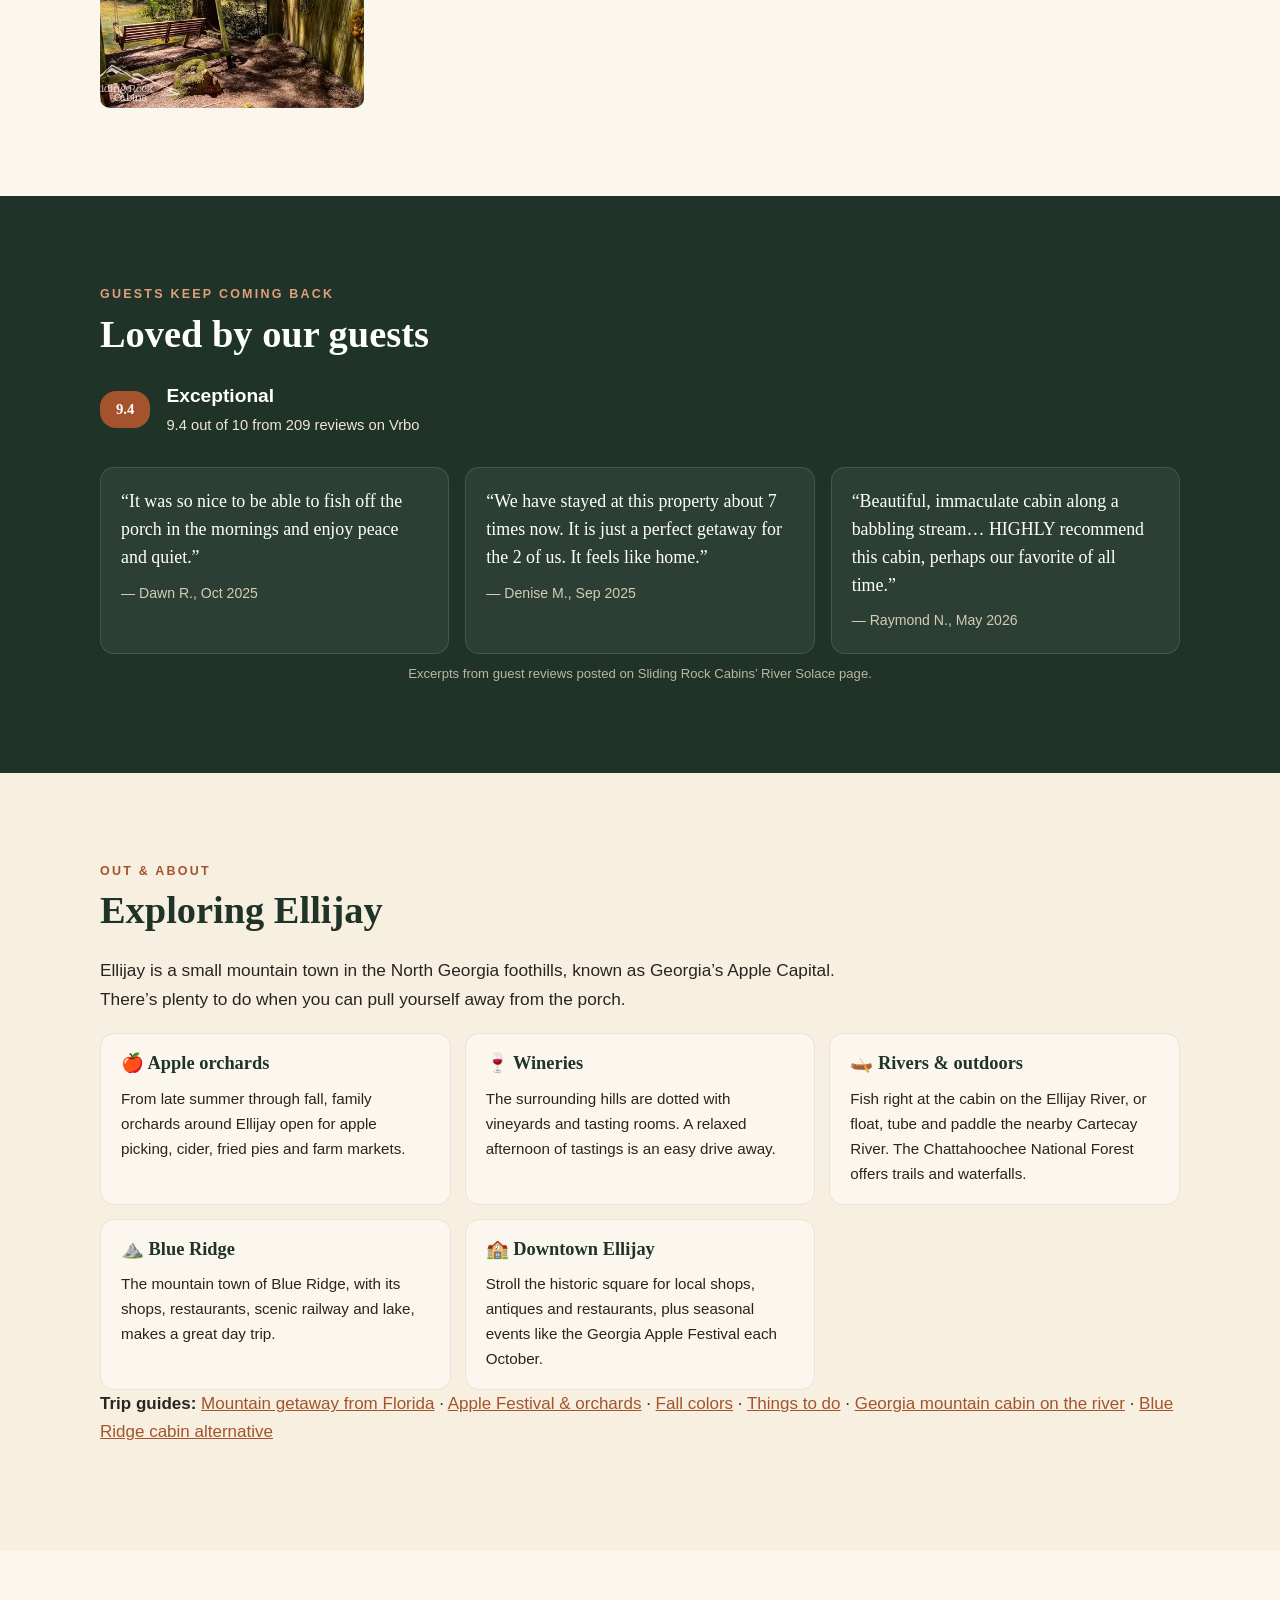
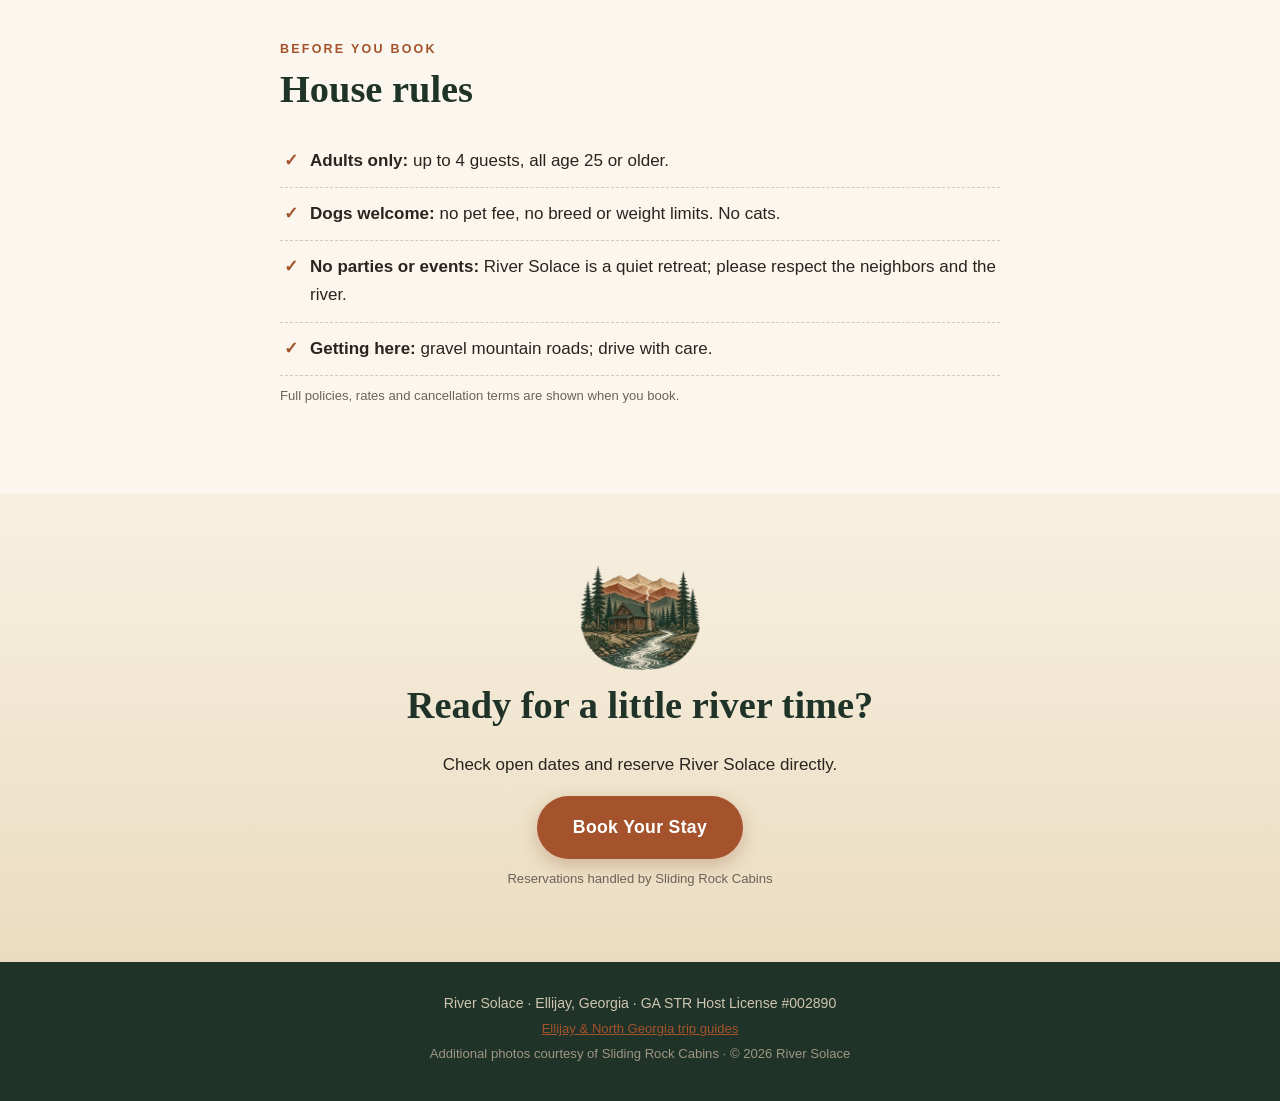
==== commit ac278174: "Hero: add RSO129 price badge and View Photos button" ====
--- a/index.html
+++ b/index.html
@@ -48,6 +48,8 @@
     <source srcset="img/hero-desktop.webp" type="image/webp">
     <img src="img/hero-desktop.jpg" alt="River Solace's deck and covered porch right on the bank of the Ellijay River" fetchpriority="high" width="1920" height="1028">
   </picture>
+  <a class="hero-badge" href="#offer"><strong>$129/night</strong> <span>code RSO129</span></a>
+  <a class="hero-photos" href="#gallery">View Photos</a>
   <div class="hero-bar">
     <div class="hero-text">
       <p class="hero-title">Riverfront log cabin &middot; Ellijay, GA</p>
--- a/styles.css
+++ b/styles.css
@@ -73,3 +73,11 @@
 .promo-dates{list-style:none;padding:0;margin:10px 0 18px;font-weight:600}.promo-dates li{margin:4px 0}
 .promo .btn{background:#fff;color:var(--rust-d)}.promo .btn-ghost{background:transparent;color:#fff;border:2px solid #fff;cursor:pointer;font:inherit;font-weight:700}
 .hero-fine a{color:inherit}
+
+/* hero overlays */
+.hero-badge{position:absolute;z-index:3;top:14px;left:14px;display:inline-flex;align-items:center;gap:8px;background:var(--rust);color:#fff;text-decoration:none;font-size:.85rem;font-weight:700;padding:8px 14px;border-radius:999px;box-shadow:0 6px 18px rgba(0,0,0,.3);border:2px solid rgba(255,255,255,.85);transition:background .2s,transform .2s}
+.hero-badge span{background:#fff;color:var(--rust-d);padding:1px 8px;border-radius:999px;font-size:.78rem;letter-spacing:.04em}
+.hero-badge:hover,.hero-badge:focus-visible{background:var(--rust-d);transform:translateY(-1px)}
+.hero-photos{position:absolute;z-index:3;right:14px;top:calc(max(360px,min(calc(100svh - 132px - 64px),130vw)) - 54px);background:rgba(251,247,238,.94);color:var(--pine-d);text-decoration:none;font-size:.85rem;font-weight:700;padding:8px 16px;border-radius:999px;box-shadow:0 4px 14px rgba(0,0,0,.28);transition:background .2s,transform .2s}
+.hero-photos:hover,.hero-photos:focus-visible{background:#fff;transform:translateY(-1px)}
+@media (min-width:768px){.hero-badge{top:22px;left:32px;font-size:1rem;padding:10px 18px}.hero-badge span{font-size:.9rem}.hero-photos{top:22px;right:32px;font-size:.95rem;padding:10px 20px}}
